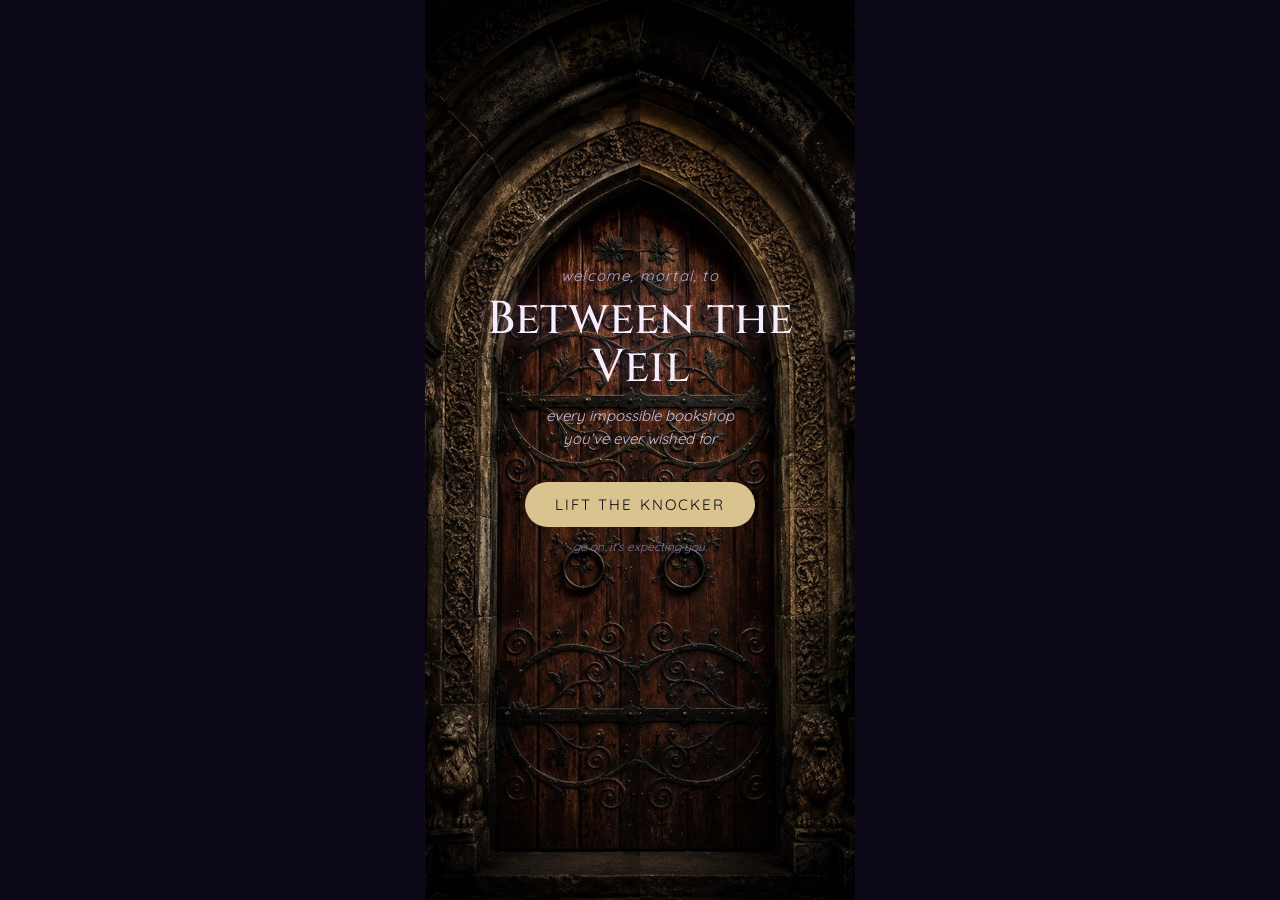
==== index.html @ eabf1e4a "initial commit" ====
<!DOCTYPE html>
<html lang="en">
<head>
  <meta charset="UTF-8" />
  <meta name="viewport" content="width=device-width, initial-scale=1.0, maximum-scale=1.0, user-scalable=no" />
  <title>Between the Veil — a bookshop that only appears when you wish for it</title>
  <meta name="description" content="Between the Veil is an imaginary romantasy bookshop. A concept site by Sagewave Web Design." />

  <!-- Fonts: Cinzel (carved display) + Quicksand (soft rounded body) -->
  <link rel="preconnect" href="https://fonts.googleapis.com" />
  <link rel="preconnect" href="https://fonts.gstatic.com" crossorigin />
  <link href="https://fonts.googleapis.com/css2?family=Cinzel:wght@400;500;600&family=Quicksand:wght@400;500;600&display=swap" rel="stylesheet" />

  <link rel="stylesheet" href="css/style.css" />
</head>
<body>

  <!-- ============================================================
       THE THRESHOLD — the gothic door that swings open into light
       ============================================================ -->
  <section class="threshold" id="threshold" aria-label="Entrance">
    <!-- floating golden motes are injected by js/veil.js -->
    <div class="motes" id="motes" aria-hidden="true"></div>

    <p class="threshold__whisper">it appears when you need it</p>

    <div class="threshold__center">
      <p class="threshold__welcome">welcome, mortal, to</p>
      <h1 class="threshold__title">Between the Veil</h1>
      <p class="threshold__sub">every impossible bookshop<br />you&rsquo;ve ever wished for</p>
    </div>

    <!-- The door: a warm glow sits behind two halves that swing apart -->
    <div class="door" id="door">
      <div class="door__glow" aria-hidden="true"></div>
      <div class="door__half door__half--left"  id="doorLeft"  aria-hidden="true"></div>
      <div class="door__half door__half--right" id="doorRight" aria-hidden="true"></div>
    </div>

    <!-- Step 1: knock -->
    <div class="wish" id="wish">
      <button class="btn btn--gold" id="wishBtn">lift the knocker</button>
      <p class="wish__hint">go on. it&rsquo;s expecting you.</p>
    </div>

    <!-- Step 2: the doors have opened; invite them through -->
    <p class="threshold__parted" id="parted">
      the doors give way&hellip;<br /><span>step through</span>
    </p>
  </section>

  <!-- ============================================================
       THE SHOP — revealed after you step through
       ============================================================ -->
  <main class="shop" id="shop" hidden>

    <header class="shop__intro">
      <p class="shop__eyebrow">you&rsquo;re through &#10022; mind the sleeping fox</p>
      <h2 class="shop__heading">what does your heart<br />want tonight?</h2>
    </header>

    <!-- Mood shelves: browse by feeling, not genre -->
    <nav class="shelves" aria-label="Browse by mood">
      <button class="shelf shelf--rose">enemies, then lovers</button>
      <button class="shelf shelf--moss">morally grey &amp; unwell</button>
      <button class="shelf shelf--gold">touch her and die</button>
      <button class="shelf shelf--rose">only one bed</button>
      <button class="shelf shelf--moss">fae courts, bad decisions</button>
    </nav>

    <!-- Featured reads -->
    <section class="reads" aria-label="Featured reads">
      <article class="book book--rose">
        <p class="book__badge book__badge--rose">&#10022;&#10022;&#10022;&#10022;&#10022;&#10022; 6 stars</p>
        <h3 class="book__title">A Court of Thorned Hearts</h3>
        <p class="book__line">she was the blade. he, the wound.</p>
      </article>
      <article class="book book--moss">
        <p class="book__badge book__badge--moss">staff pick &#183; wept openly</p>
        <h3 class="book__title">The Moss King&rsquo;s Bride</h3>
        <p class="book__line">slow burn. and I mean slow.</p>
      </article>
    </section>

    <!-- Indie author spotlight -->
    <section class="spotlight" aria-label="Indie author spotlight">
      <p class="spotlight__eyebrow">indie author spotlight</p>
      <h3 class="spotlight__title">this month, a real debut<br />could shelve here</h3>
      <p class="spotlight__body">Each new moon we light a candle for one indie author. No agent. No gatekeeper. Just a story someone bled for.</p>
    </section>

    <!-- Two small feature tiles -->
    <section class="tiles" aria-label="Shop features">
      <div class="tile">
        <span class="tile__glyph tile__glyph--gold">&#10023;</span>
        <h4 class="tile__title">book club by candlelight</h4>
        <p class="tile__meta">thursdays &#183; tea &amp; treason</p>
      </div>
      <div class="tile">
        <span class="tile__glyph tile__glyph--rose">&#9790;</span>
        <h4 class="tile__title">your reading spell</h4>
        <p class="tile__meta">37 read &#183; 4 dnf &#183; 1 reread &times;6</p>
      </div>
    </section>

    <!-- Merch -->
    <section class="wares" aria-label="The wishing table">
      <p class="wares__eyebrow">the wishing table</p>
      <h3 class="wares__title">trinkets for the tender-hearted</h3>
      <div class="wares__tags">
        <span class="ware ware--rose">&ldquo;I&rsquo;d die for a fictional man&rdquo; tote</span>
        <span class="ware ware--moss">annotation tabs</span>
        <span class="ware ware--gold">smut-o&rsquo;clock candle</span>
      </div>
    </section>

    <!-- The real hook: Sagewave -->
    <section class="cta" aria-label="About this site">
      <p class="cta__eyebrow">the part that&rsquo;s actually real &#10022;</p>
      <h3 class="cta__title">The shop is a wish.<br />Your author website<br />doesn&rsquo;t have to be.</h3>
      <p class="cta__body">Indie or debut author, and your books still have no home online? Or just questions and no idea where to start? That part, we can make real.</p>
      <a class="btn btn--moss" href="#" id="ctaBtn">built by Sagewave &mdash; let&rsquo;s talk &#8599;</a>
    </section>

    <footer class="shop__footer">
      Between the Veil &#183; a daydream, staged by Sagewave Web Design
    </footer>

  </main>

  <script src="js/veil.js" defer></script>
</body>
</html>
---- css/style.css ----
/* ============================================================
   BETWEEN THE VEIL — a concept bookshop by Sagewave Web Design
   ------------------------------------------------------------
   Structure:
     1. Design tokens (the "faerie twilight" palette + type)
     2. Base / reset
     3. The threshold (wish + veil entrance)
     4. The shop (revealed after entering)
     5. Shared components (buttons, shelves, books, tiles)
     6. Motion & reduced-motion
   Built mobile-first at a 9:16 phone width. Widen the
   breakpoints at the bottom to grow this into a full site.
   ============================================================ */

/* 1. DESIGN TOKENS ------------------------------------------ */
:root {
  /* Faerie-twilight palette */
  --ink:        #0d0918;  /* deepest background */
  --ink-2:      #120d22;  /* shop background */
  --ink-3:      #161028;  /* raised panels */
  --twilight:   #241640;  /* violet mid */
  --violet-2:   #1a1330;
  --moss:       #8fae7d;  /* the green accent */
  --moss-deep:  #1f3a2e;
  --rose:       #c98fb0;  /* the pink accent */
  --rose-deep:  #3a2456;
  --gold:       #d9c48f;  /* candlelight */
  --gold-deep:  #2e2416;
  --mist:       #c9c2e0;  /* soft lavender text */
  --mist-dim:   #a99fc4;
  --mist-faint: #7d759c;
  --parchment:  #f4eeff;  /* near-white for headings */

  /* Type */
  --display: 'Cinzel', Georgia, serif;
  --voice:   'Quicksand', 'Trebuchet MS', sans-serif;

  /* Rhythm */
  --pad: 14px;
  --radius: 12px;
  --radius-pill: 30px;
}

/* 2. BASE / RESET ------------------------------------------- */
* { margin: 0; padding: 0; box-sizing: border-box; -webkit-tap-highlight-color: transparent; }

html, body {
  height: 100%;
  background: var(--ink);
  color: var(--mist);
  font-family: var(--voice);
  overflow: hidden; /* the .shop scroll container handles scrolling */
}

body {
  display: flex;
  align-items: center;
  justify-content: center;
}

/* The phone-frame wrapper so it reads as an app on any screen.
   Remove this frame (and the body centering above) when growing
   into a real full-bleed site. */
.threshold,
.shop {
  width: 100%;
  max-width: 430px;
  margin: 0 auto;
}

h1, h2, h3, h4 { font-family: var(--display); font-weight: 500; color: var(--parchment); line-height: 1.05; }
em { font-style: italic; }

/* 3. THE THRESHOLD ------------------------------------------ */
.threshold {
  position: relative;
  min-height: 100vh;
  display: flex;
  flex-direction: column;
  align-items: center;
  justify-content: center;
  text-align: center;
  padding: 2rem 1.4rem;
  overflow: hidden;
  background: radial-gradient(ellipse at 50% 42%, #241640 0%, #140e28 48%, #0a0614 100%);
}

.motes { position: absolute; inset: 0; pointer-events: none; }
.mote {
  position: absolute;
  border-radius: 50%;
  background: rgba(217, 196, 143, 0.7);
  box-shadow: 0 0 6px rgba(217, 196, 143, 0.6);
}

.threshold__whisper {
  position: absolute;
  top: 26px; left: 0; right: 0;
  font-style: italic;
  font-size: 13px;
  letter-spacing: 0.18em;
  color: var(--mist-faint);
  z-index: 2;
}

.threshold__center { position: relative; z-index: 5; }
.threshold__welcome { font-style: italic; font-size: 15px; letter-spacing: 0.08em; color: #b6a9d4; margin-bottom: 10px; }
.threshold__title {
  font-size: 46px;
  color: var(--parchment);
  text-shadow: 0 0 28px rgba(180, 150, 220, 0.45);
}
.threshold__title em { font-weight: 400; color: var(--rose); }
.threshold__sub { font-style: italic; font-size: 15px; color: var(--mist); margin-top: 14px; line-height: 1.5; }

.wish { position: relative; z-index: 5; margin-top: 2rem; }
.wish__hint { font-style: italic; font-size: 12px; color: var(--mist-faint); margin-top: 12px; }

.threshold__parted {
  position: relative;
  z-index: 5;
  margin-top: 2rem;
  font-style: italic;
  font-size: 16px;
  color: #e8dcf0;
  line-height: 1.5;
  opacity: 0;
  transition: opacity 0.8s ease;
}
.threshold__parted span { font-size: 13px; color: var(--mist-dim); }
.threshold__parted.is-visible { opacity: 1; cursor: pointer; }

/* The gothic door — two photographic halves that swing open,
   with a warm candlelight glow revealed behind them.
   The door image was split down its centre seam into
   img/door-left.jpg and img/door-right.jpg. */
.door {
  position: absolute;
  inset: 0;
  z-index: 3;
  perspective: 1400px;      /* gives the swing real depth */
  pointer-events: none;      /* taps pass through to the button */
}
.door__glow {
  position: absolute;
  left: 50%; top: 50%;
  width: 40%; height: 96%;
  transform: translate(-50%, -50%);
  background: radial-gradient(ellipse 60% 50% at center, rgba(255,225,160,0.98), rgba(224,150,70,0.75) 45%, rgba(150,70,40,0.5) 70%, transparent 100%);
  opacity: 0.9;
  transition: opacity 1.3s ease, width 1.3s ease;
}
.door.is-opening .door__glow { opacity: 1; width: 70%; }
.door__half {
  position: absolute;
  top: 0;
  height: 100%;
  width: 50%;
  background-size: cover;
  background-position: center;
  transition: transform 1.6s cubic-bezier(0.6, 0, 0.25, 1);
  backface-visibility: hidden;
  box-shadow: 0 0 40px rgba(0,0,0,0.6);
}
.door__half--left  { left: 0;  background-image: url('../img/door-left.jpg');  transform-origin: left center;  }
.door__half--right { right: 0; background-image: url('../img/door-right.jpg'); transform-origin: right center; }
/* the swing: each half rotates outward on its hinge */
.door__half--left.is-open  { transform: rotateY(-105deg); }
.door__half--right.is-open { transform: rotateY(105deg); }

/* 4. THE SHOP ----------------------------------------------- */
.shop {
  height: 100vh;
  overflow-y: auto;
  scrollbar-width: none;
  -webkit-overflow-scrolling: touch;
  padding: 0 var(--pad) 22px;
  background: linear-gradient(180deg, var(--ink), var(--ink-2));
}
.shop::-webkit-scrollbar { display: none; }
.shop[hidden] { display: none; }

.shop__intro { text-align: center; padding: 22px 0 14px; }
.shop__eyebrow { font-style: italic; font-size: 13px; letter-spacing: 0.06em; color: var(--moss); }
.shop__heading { font-size: 25px; margin-top: 6px; }

/* Mood shelves — horizontal scroll of pills */
.shelves {
  display: flex;
  gap: 8px;
  overflow-x: auto;
  padding: 2px 2px 10px;
  scrollbar-width: none;
}
.shelves::-webkit-scrollbar { display: none; }

/* Featured reads */
.reads { display: grid; grid-template-columns: 1fr 1fr; gap: 10px; margin-top: 12px; }
.book { border-radius: var(--radius); padding: 13px; border: 0.5px solid; }
.book--rose { background: linear-gradient(160deg, #3a2456, #1e1436); border-color: rgba(201, 143, 176, 0.28); }
.book--moss { background: linear-gradient(160deg, #1f3a2e, #132018); border-color: rgba(143, 174, 125, 0.28); }
.book__badge { font-size: 11px; letter-spacing: 0.06em; }
.book__badge--rose { color: #d98fb8; }
.book__badge--moss { color: var(--moss); }
.book__title { font-weight: 600; font-size: 18px; margin: 6px 0 3px; }
.book__line { font-style: italic; font-size: 12px; color: var(--mist-dim); }

/* Indie spotlight */
.spotlight {
  margin-top: 20px;
  padding: 16px;
  background: var(--ink-3);
  border-radius: var(--radius);
  border: 0.5px solid rgba(217, 196, 143, 0.32);
}
.spotlight__eyebrow { font-size: 11px; letter-spacing: 0.16em; color: var(--gold); text-transform: uppercase; }
.spotlight__title { font-size: 21px; margin: 6px 0 4px; }
.spotlight__body { font-size: 13px; color: var(--mist); line-height: 1.5; }

/* Feature tiles */
.tiles { display: grid; grid-template-columns: 1fr 1fr; gap: 10px; margin-top: 12px; }
.tile { background: var(--violet-2); border-radius: var(--radius); padding: 13px; }
.tile__glyph { font-size: 22px; display: block; }
.tile__glyph--gold { color: var(--gold); }
.tile__glyph--rose { color: var(--rose); }
.tile__title { font-weight: 500; font-size: 16px; margin-top: 3px; }
.tile__meta { font-style: italic; font-size: 11px; color: var(--mist-dim); margin-top: 3px; }

/* Merch */
.wares {
  margin-top: 12px;
  padding: 15px;
  background: linear-gradient(160deg, var(--twilight), var(--ink-3));
  border-radius: var(--radius);
}
.wares__eyebrow { font-size: 11px; letter-spacing: 0.16em; color: var(--rose); text-transform: uppercase; }
.wares__title { font-weight: 500; font-size: 18px; margin: 4px 0 9px; }
.wares__tags { display: flex; gap: 7px; flex-wrap: wrap; }
.ware { font-size: 12px; padding: 5px 11px; border-radius: 20px; }
.ware--rose { background: var(--rose-deep); color: #eddcf0; }
.ware--moss { background: var(--moss-deep); color: #dcecd8; }
.ware--gold { background: var(--gold-deep); color: #ecdcb0; }

/* The real CTA */
.cta {
  margin-top: 20px;
  padding: 20px 16px;
  background: #0a0614;
  border-radius: var(--radius);
  border: 1px solid rgba(143, 174, 125, 0.4);
  text-align: center;
}
.cta__eyebrow { font-style: italic; font-size: 13px; color: var(--moss); }
.cta__title { font-size: 22px; margin: 8px 0 6px; line-height: 1.1; }
.cta__body { font-size: 13px; color: var(--mist); line-height: 1.5; }

.shop__footer { text-align: center; font-style: italic; font-size: 12px; color: #6f6790; padding: 16px 0 4px; }

/* 5. SHARED COMPONENTS -------------------------------------- */
.btn {
  display: inline-block;
  font-family: var(--voice);
  font-size: 15px;
  letter-spacing: 0.14em;
  border: none;
  border-radius: var(--radius-pill);
  padding: 13px 30px;
  cursor: pointer;
  text-decoration: none;
  transition: transform 0.15s ease, filter 0.15s ease;
}
.btn:hover { filter: brightness(1.06); }
.btn:active { transform: scale(0.97); }
.btn--gold { background: var(--gold); color: var(--ink); text-transform: uppercase; }
.btn--moss { background: var(--moss); color: var(--ink); font-size: 13px; letter-spacing: 0.09em; padding: 12px 24px; margin-top: 14px; }

.shelf {
  flex: 0 0 auto;
  font-family: var(--voice);
  font-size: 13px;
  color: #eddcf0;
  padding: 8px 15px;
  border-radius: var(--radius-pill);
  white-space: nowrap;
  cursor: pointer;
  transition: transform 0.15s ease;
  border: 0.5px solid;
}
.shelf:hover { transform: translateY(-2px); }
.shelf--rose { background: var(--twilight); border-color: rgba(201, 143, 176, 0.45); }
.shelf--moss { background: var(--moss-deep); border-color: rgba(143, 174, 125, 0.45); color: #dcecd8; }
.shelf--gold { background: var(--gold-deep); border-color: rgba(217, 196, 143, 0.45); color: #ecdcb0; }

.book { transition: transform 0.15s ease; }
.book:hover { transform: translateY(-2px); }

/* 6. MOTION ------------------------------------------------- */
.fade-in { opacity: 0; transition: opacity 0.7s ease; }
.fade-in.is-in { opacity: 1; }

@media (prefers-reduced-motion: reduce) {
  .door__half,
  .door__glow,
  .threshold__parted,
  .fade-in,
  .btn,
  .shelf,
  .book { transition: none !important; }
}

/* ------------------------------------------------------------
   GROW-INTO-A-SITE NOTE
   For a real client, lift the max-width caps on .threshold/.shop,
   switch .reads / .tiles to auto-fit grids, and let .shop become
   the page body instead of a scroll container. The tokens and
   components above are already written to scale up.
   ------------------------------------------------------------ */
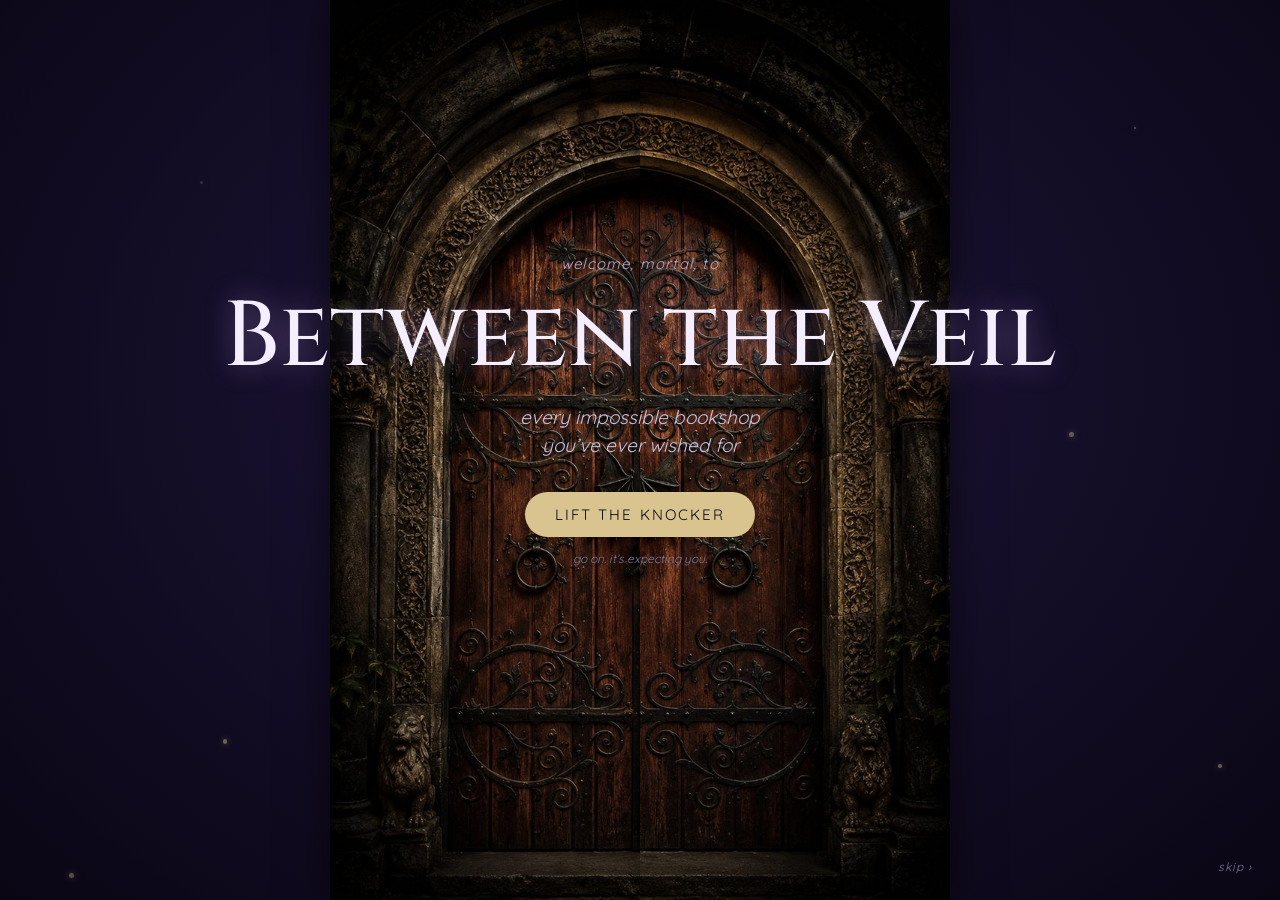
==== commit f9425c32: "updated meaning behind site. Fixed menu and feelings layouts" ====
--- a/index.html
+++ b/index.html
@@ -2,9 +2,14 @@
 <html lang="en">
 <head>
   <meta charset="UTF-8" />
-  <meta name="viewport" content="width=device-width, initial-scale=1.0, maximum-scale=1.0, user-scalable=no" />
+  <meta name="viewport" content="width=device-width, initial-scale=1.0" />
   <title>Between the Veil — a bookshop that only appears when you wish for it</title>
-  <meta name="description" content="Between the Veil is an imaginary romantasy bookshop. A concept site by Sagewave Web Design." />
+  <meta name="description" content="An imaginary romantasy bookshop that only appears when you wish for it. A concept site by Sagewave Web Design, built for authors and bookish small businesses." />
+
+  <meta property="og:title" content="Between the Veil" />
+  <meta property="og:description" content="Every impossible bookshop you've ever wished for. A concept site by Sagewave Web Design." />
+  <meta property="og:type" content="website" />
+  <meta property="og:image" content="img/door-full.jpg" />
 
   <!-- Fonts: Cinzel (carved display) + Quicksand (soft rounded body) -->
   <link rel="preconnect" href="https://fonts.googleapis.com" />
@@ -12,8 +17,43 @@
   <link href="https://fonts.googleapis.com/css2?family=Cinzel:wght@400;500;600&family=Quicksand:wght@400;500;600&display=swap" rel="stylesheet" />
 
   <link rel="stylesheet" href="css/style.css" />
+
+  <!-- THE GATE. Must run before first paint, or a returning
+       visitor sees the door flash before it's hidden. This is the
+       only inline script on the site. -->
+  <script>
+    (function () {
+      var entered = false;
+      /* Private browsing can throw on storage access. The door is
+         decorative, so falling back to "show it" is always safe. */
+      try { entered = sessionStorage.getItem('veil-entered') === '1'; }
+      catch (e) { entered = false; }
+      document.documentElement.className += entered ? ' has-entered' : ' is-gated';
+    })();
+  </script>
 </head>
 <body>
+
+  <!-- ============================================================
+       SITE NAV — hidden by html.is-gated until you're through
+       ============================================================ -->
+  <header class="sitenav" id="sitenav">
+    <div class="sitenav__inner container">
+      <a class="sitenav__mark" href="index.html">Between the Veil</a>
+      <button class="sitenav__toggle" id="navToggle" aria-expanded="false" aria-controls="navMenu" aria-label="Open menu">
+        <span class="sitenav__bar" aria-hidden="true"></span>
+        <span class="sitenav__bar" aria-hidden="true"></span>
+        <span class="sitenav__bar" aria-hidden="true"></span>
+      </button>
+      <nav class="sitenav__menu" id="navMenu" aria-label="Main">
+        <a class="sitenav__link" href="index.html">home</a>
+        <a class="sitenav__link" href="shelves.html">shelves</a>
+        <a class="sitenav__link" href="spotlight.html">spotlight</a>
+        <a class="sitenav__link" href="portfolio.html">portfolio</a>
+        <a class="sitenav__link sitenav__link--gold" href="portfolio.html#contact">let&rsquo;s talk &#8599;</a>
+      </nav>
+    </div>
+  </header>
 
   <!-- ============================================================
        THE THRESHOLD — the gothic door that swings open into light
@@ -47,87 +87,156 @@
     <p class="threshold__parted" id="parted">
       the doors give way&hellip;<br /><span>step through</span>
     </p>
+
+    <!-- Nobody should be trapped outside by an animation -->
+    <button class="threshold__skip" id="skipBtn">skip &rsaquo;</button>
   </section>
 
   <!-- ============================================================
-       THE SHOP — revealed after you step through
-       ============================================================ -->
-  <main class="shop" id="shop" hidden>
-
-    <header class="shop__intro">
-      <p class="shop__eyebrow">you&rsquo;re through &#10022; mind the sleeping fox</p>
-      <h2 class="shop__heading">what does your heart<br />want tonight?</h2>
-    </header>
+       HOME — revealed after you step through
+       ============================================================ -->
+  <main class="shop" id="shop">
+
+    <section class="hero">
+      <div class="container">
+        <p class="hero__eyebrow">you&rsquo;re through &#10022; mind the sleeping fox</p>
+        <h2 class="hero__heading">what does your heart<br />want tonight?</h2>
+        <p class="hero__sub">the shelves rearrange themselves depending on the answer, so take a moment.</p>
+      </div>
+    </section>
 
     <!-- Mood shelves: browse by feeling, not genre -->
-    <nav class="shelves" aria-label="Browse by mood">
-      <button class="shelf shelf--rose">enemies, then lovers</button>
-      <button class="shelf shelf--moss">morally grey &amp; unwell</button>
-      <button class="shelf shelf--gold">touch her and die</button>
-      <button class="shelf shelf--rose">only one bed</button>
-      <button class="shelf shelf--moss">fae courts, bad decisions</button>
-    </nav>
+    <section class="section--tight">
+      <div class="container">
+        <nav class="shelves" aria-label="Browse by mood">
+          <a class="shelf shelf--rose" href="shelves.html#enemies">enemies, then lovers</a>
+          <a class="shelf shelf--moss" href="shelves.html#grey">morally grey &amp; unwell</a>
+          <a class="shelf shelf--gold" href="shelves.html#touch">touch her and die</a>
+          <a class="shelf shelf--rose" href="shelves.html#onebed">only one bed</a>
+          <a class="shelf shelf--moss" href="shelves.html#fae">fae courts, bad decisions</a>
+        </nav>
+      </div>
+    </section>
 
     <!-- Featured reads -->
-    <section class="reads" aria-label="Featured reads">
-      <article class="book book--rose">
-        <p class="book__badge book__badge--rose">&#10022;&#10022;&#10022;&#10022;&#10022;&#10022; 6 stars</p>
-        <h3 class="book__title">A Court of Thorned Hearts</h3>
-        <p class="book__line">she was the blade. he, the wound.</p>
-      </article>
-      <article class="book book--moss">
-        <p class="book__badge book__badge--moss">staff pick &#183; wept openly</p>
-        <h3 class="book__title">The Moss King&rsquo;s Bride</h3>
-        <p class="book__line">slow burn. and I mean slow.</p>
-      </article>
-    </section>
-
-    <!-- Indie author spotlight -->
-    <section class="spotlight" aria-label="Indie author spotlight">
-      <p class="spotlight__eyebrow">indie author spotlight</p>
-      <h3 class="spotlight__title">this month, a real debut<br />could shelve here</h3>
-      <p class="spotlight__body">Each new moon we light a candle for one indie author. No agent. No gatekeeper. Just a story someone bled for.</p>
+    <section class="section" aria-label="Featured reads">
+      <div class="container">
+        <div class="reads">
+          <article class="book book--rose">
+            <p class="book__badge book__badge--rose">&#10022;&#10022;&#10022;&#10022;&#10022;&#10022; 6 stars</p>
+            <h3 class="book__title">Fourth Wing</h3>
+            <p class="book__author">Rebecca Yarros</p>
+            <p class="book__line">dragons, and a war college that wants her dead.</p>
+          </article>
+          <article class="book book--moss">
+            <p class="book__badge book__badge--moss">staff pick &#183; wept openly</p>
+            <h3 class="book__title">From Blood and Ash</h3>
+            <p class="book__author">Jennifer L. Armentrout</p>
+            <p class="book__line">you will not be okay. that is the point.</p>
+          </article>
+          <article class="book book--gold">
+            <p class="book__badge book__badge--gold">the fox&rsquo;s own favourite</p>
+            <h3 class="book__title">Uprooted</h3>
+            <p class="book__author">Naomi Novik</p>
+            <p class="book__line">one tower, one wizard, no escape route.</p>
+          </article>
+        </div>
+      </div>
+    </section>
+
+    <!-- Indie author spotlight — the reason this shop exists -->
+    <section class="section" aria-label="Indie author spotlight">
+      <div class="container">
+        <div class="feature">
+          <div class="feature__portrait" aria-hidden="true">
+            <span class="feature__glyph">&#9790;</span>
+          </div>
+          <div>
+            <p class="feature__eyebrow">indie author spotlight &#183; this moon</p>
+            <h3 class="feature__title">Wren Alcott</h3>
+            <p class="feature__body"><em>The Salt-Wife&rsquo;s Daughter</em> &mdash; a lighthouse keeper&rsquo;s daughter marries the sea to settle her father&rsquo;s debt, then spends four hundred pages negotiating the terms.</p>
+            <p class="feature__body">Every new moon, one indie author gets the whole page to themselves. No agent, no gatekeeper, no fee.</p>
+            <p class="feature__moon">read the feature &#183; new moon, march</p>
+            <a class="btn btn--moss" href="spotlight/wren-alcott.html">read her feature &rsaquo;</a>
+          </div>
+        </div>
+      </div>
     </section>
 
     <!-- Two small feature tiles -->
-    <section class="tiles" aria-label="Shop features">
-      <div class="tile">
-        <span class="tile__glyph tile__glyph--gold">&#10023;</span>
-        <h4 class="tile__title">book club by candlelight</h4>
-        <p class="tile__meta">thursdays &#183; tea &amp; treason</p>
-      </div>
-      <div class="tile">
-        <span class="tile__glyph tile__glyph--rose">&#9790;</span>
-        <h4 class="tile__title">your reading spell</h4>
-        <p class="tile__meta">37 read &#183; 4 dnf &#183; 1 reread &times;6</p>
+    <section class="section--tight" aria-label="Shop features">
+      <div class="container">
+        <div class="tiles">
+          <div class="tile">
+            <span class="tile__glyph tile__glyph--gold">&#10023;</span>
+            <h4 class="tile__title">book club by candlelight</h4>
+            <p class="tile__meta">thursdays &#183; tea &amp; treason</p>
+          </div>
+          <div class="tile">
+            <span class="tile__glyph tile__glyph--rose">&#9790;</span>
+            <h4 class="tile__title">your reading spell</h4>
+            <p class="tile__meta">37 read &#183; 4 dnf &#183; 1 reread &times;6</p>
+          </div>
+        </div>
       </div>
     </section>
 
     <!-- Merch -->
-    <section class="wares" aria-label="The wishing table">
-      <p class="wares__eyebrow">the wishing table</p>
-      <h3 class="wares__title">trinkets for the tender-hearted</h3>
-      <div class="wares__tags">
-        <span class="ware ware--rose">&ldquo;I&rsquo;d die for a fictional man&rdquo; tote</span>
-        <span class="ware ware--moss">annotation tabs</span>
-        <span class="ware ware--gold">smut-o&rsquo;clock candle</span>
+    <section class="section" aria-label="The wishing table">
+      <div class="container">
+        <div class="wares">
+          <p class="wares__eyebrow">the wishing table</p>
+          <h3 class="wares__title">trinkets for the tender-hearted</h3>
+          <div class="wares__tags">
+            <span class="ware ware--rose">&ldquo;I&rsquo;d die for a fictional man&rdquo; tote</span>
+            <span class="ware ware--moss">annotation tabs</span>
+            <span class="ware ware--gold">smut-o&rsquo;clock candle</span>
+          </div>
+        </div>
       </div>
     </section>
 
     <!-- The real hook: Sagewave -->
-    <section class="cta" aria-label="About this site">
-      <p class="cta__eyebrow">the part that&rsquo;s actually real &#10022;</p>
-      <h3 class="cta__title">The shop is a wish.<br />Your author website<br />doesn&rsquo;t have to be.</h3>
-      <p class="cta__body">Indie or debut author, and your books still have no home online? Or just questions and no idea where to start? That part, we can make real.</p>
-      <a class="btn btn--moss" href="#" id="ctaBtn">built by Sagewave &mdash; let&rsquo;s talk &#8599;</a>
-    </section>
-
-    <footer class="shop__footer">
-      Between the Veil &#183; a daydream, staged by Sagewave Web Design
-    </footer>
+    <section class="band cta" id="contact" aria-label="About this site">
+      <div class="container">
+        <p class="cta__eyebrow">the part that&rsquo;s actually real &#10022;</p>
+        <h3 class="cta__title">The shop is a wish.<br />Your author website<br />doesn&rsquo;t have to be.</h3>
+        <p class="cta__body">Indie or debut author, and your books still have no home online? Or just questions and no idea where to start? That part, we can make real.</p>
+        <a class="btn btn--moss" href="#" id="ctaBtn">built by Sagewave &mdash; let&rsquo;s talk &#8599;</a>
+      </div>
+    </section>
 
   </main>
 
+  <!-- ============================================================
+       SITE FOOTER
+       ============================================================ -->
+  <footer class="sitefoot" id="sitefoot">
+    <div class="container">
+      <div class="sitefoot__inner">
+        <div>
+          <p class="sitefoot__mark">Between the Veil</p>
+          <p class="sitefoot__whisper">it appears when you need it</p>
+        </div>
+        <nav aria-label="Footer">
+          <p class="sitefoot__heading">wander</p>
+          <div class="sitefoot__links">
+            <a href="index.html">home</a>
+            <a href="shelves.html">shelves</a>
+            <a href="spotlight.html">spotlight</a>
+            <a href="portfolio.html">portfolio</a>
+          </div>
+        </nav>
+        <div>
+          <p class="sitefoot__heading">the real part</p>
+          <p class="sitefoot__note">Between the Veil is imaginary. Sagewave is not &mdash; it builds sites like this one for authors and bookish small businesses who need somewhere to send people.</p>
+        </div>
+      </div>
+      <p class="sitefoot__legal">Between the Veil &#183; an imaginary bookshop, staged by Sagewave Web Design &#183; the books on the shelves are real, everything else is not</p>
+    </div>
+  </footer>
+
+  <script src="js/nav.js" defer></script>
   <script src="js/veil.js" defer></script>
 </body>
-</html>+</html>
--- a/css/style.css
+++ b/css/style.css
@@ -4,12 +4,21 @@
    Structure:
      1. Design tokens (the "faerie twilight" palette + type)
      2. Base / reset
-     3. The threshold (wish + veil entrance)
-     4. The shop (revealed after entering)
-     5. Shared components (buttons, shelves, books, tiles)
-     6. Motion & reduced-motion
-   Built mobile-first at a 9:16 phone width. Widen the
-   breakpoints at the bottom to grow this into a full site.
+     3. Layout primitives (container, section, page header)
+     4. Site nav + site footer (shared by every page but the gate)
+     5. The threshold (the door — index.html only)
+     6. Home
+     7. Shelves
+     8. Spotlight (index + one author)
+     9. Portfolio
+    10. Shared components (buttons, shelves, books, tiles)
+    11. Motion & reduced-motion
+
+   Mobile-first. Three breakpoints, declared once in §3 and
+   echoed per-component where a grid needs to change:
+     phone    ≤ 560px   1 column
+     tablet   ≥ 561px   2 columns, 720px container
+     desktop  ≥ 1024px  3–4 columns, 1140px container
    ============================================================ */
 
 /* 1. DESIGN TOKENS ------------------------------------------ */
@@ -31,6 +40,10 @@
   --mist-faint: #7d759c;
   --parchment:  #f4eeff;  /* near-white for headings */
 
+  /* Hairlines, derived from --mist so they sit in the palette */
+  --rule:      rgba(201, 194, 224, 0.16);
+  --rule-soft: rgba(201, 194, 224, 0.08);
+
   /* Type */
   --display: 'Cinzel', Georgia, serif;
   --voice:   'Quicksand', 'Trebuchet MS', sans-serif;
@@ -39,42 +52,380 @@
   --pad: 14px;
   --radius: 12px;
   --radius-pill: 30px;
+  --gutter: 16px;
+  --measure: 65ch;   /* comfortable reading width for body copy */
+  --nav-h: 58px;
 }
 
 /* 2. BASE / RESET ------------------------------------------- */
 * { margin: 0; padding: 0; box-sizing: border-box; -webkit-tap-highlight-color: transparent; }
 
-html, body {
-  height: 100%;
+html {
+  background: var(--ink);
+  scroll-behavior: smooth;
+  /* anchor links land below the sticky nav instead of under it */
+  scroll-padding-top: calc(var(--nav-h) + 16px);
+}
+
+body {
+  min-height: 100%;
   background: var(--ink);
   color: var(--mist);
   font-family: var(--voice);
-  overflow: hidden; /* the .shop scroll container handles scrolling */
-}
-
-body {
+  line-height: 1.6;
+  -webkit-font-smoothing: antialiased;
+}
+
+/* THE GATE.
+   A tiny inline script in index.html's <head> stamps one of these
+   on <html> before first paint — deferred JS would let the door
+   flash for a returning visitor. veil.js swaps is-gated off the
+   moment you step through.
+
+   With JS disabled neither class lands, so everything renders:
+   door on top, home beneath it. Degrades to a long scroll, which
+   is the right failure. */
+html.is-gated, html.is-gated body { overflow: hidden; height: 100%; }
+html.is-gated .sitenav,
+html.is-gated .shop,
+html.is-gated .sitefoot { display: none; }
+html.has-entered .threshold { display: none; }
+
+h1, h2, h3, h4 {
+  font-family: var(--display);
+  font-weight: 500;
+  color: var(--parchment);
+  line-height: 1.12;
+  text-wrap: balance;
+}
+
+em { font-style: italic; }
+img { max-width: 100%; display: block; }
+
+a { color: var(--gold); }
+
+/* One visible focus ring for the whole site. */
+a:focus-visible,
+button:focus-visible {
+  outline: 2px solid var(--gold);
+  outline-offset: 3px;
+  border-radius: 4px;
+}
+
+/* 3. LAYOUT PRIMITIVES -------------------------------------- */
+.container {
+  width: 100%;
+  max-width: 560px;
+  margin: 0 auto;
+  padding: 0 var(--gutter);
+}
+
+.section { padding: 40px 0; }
+.section--tight { padding: 24px 0; }
+
+/* A band that breaks out to full width with its own ground —
+   used for the CTA so the tonal shift signals "this part is real". */
+.band {
+  padding: 48px 0;
+  border-top: 1px solid var(--rule-soft);
+  border-bottom: 1px solid var(--rule-soft);
+}
+
+.page-head { padding: 32px 0 8px; text-align: center; }
+.page-head__eyebrow {
+  font-size: 11px;
+  letter-spacing: 0.18em;
+  text-transform: uppercase;
+  color: var(--gold);
+}
+.page-head__title { font-size: 30px; margin-top: 10px; }
+.page-head__body {
+  font-size: 14px;
+  color: var(--mist-dim);
+  line-height: 1.6;
+  max-width: var(--measure);
+  margin: 12px auto 0;
+}
+
+@media (min-width: 561px) {
+  :root { --gutter: 24px; }
+  .container { max-width: 720px; }
+  .section { padding: 56px 0; }
+  .page-head__title { font-size: 38px; }
+  .page-head__body { font-size: 15px; }
+}
+
+@media (min-width: 1024px) {
+  :root { --gutter: 32px; --nav-h: 68px; }
+  .container { max-width: 1140px; }
+  .section { padding: 72px 0; }
+  .band { padding: 80px 0; }
+  .page-head { padding: 56px 0 16px; }
+  .page-head__title { font-size: 46px; }
+}
+
+/* A left-aligned heading for sections inside a page, as opposed
+   to .page-head__title which is the centred one at the top. */
+.section-title {
+  font-size: 24px;
+  margin-bottom: 20px;
+}
+
+/* Body copy inside a wide container still needs a reading measure. */
+.prose { max-width: var(--measure); }
+.prose p + p { margin-top: 1em; }
+.prose p { color: var(--mist-dim); line-height: 1.75; }
+
+/* Inline code, portfolio page only — the one place the site
+   speaks in plain technical voice. */
+code {
+  font-family: ui-monospace, 'Cascadia Mono', Menlo, Consolas, monospace;
+  font-size: 0.88em;
+  color: var(--gold);
+  background: rgba(217, 196, 143, 0.09);
+  padding: 0.1em 0.4em;
+  border-radius: 4px;
+}
+
+/* Scaffolding notice on the sample spotlight. Delete the markup
+   (and this rule) once a real author has been featured. */
+.sample-note {
+  margin-top: 16px;
+  padding: 12px 16px;
+  border-radius: var(--radius);
+  border: 1px dashed rgba(217, 196, 143, 0.4);
+  background: rgba(217, 196, 143, 0.05);
+  font-size: 13px;
+  font-style: italic;
+  color: var(--mist-dim);
+  line-height: 1.6;
+}
+
+@media (min-width: 1024px) {
+  .section-title { font-size: 32px; }
+}
+
+/* 4. SITE NAV + FOOTER -------------------------------------- */
+.sitenav {
+  position: sticky;
+  top: 0;
+  z-index: 60;
+  background: rgba(13, 9, 24, 0.82);
+  backdrop-filter: blur(12px);
+  -webkit-backdrop-filter: blur(12px);
+  border-bottom: 1px solid var(--rule-soft);
+}
+
+/* The gated landing page hides its nav until you're through. */
+.sitenav[hidden] { display: none; }
+
+.sitenav__inner {
+  height: var(--nav-h);
   display: flex;
   align-items: center;
+  justify-content: space-between;
+  gap: 16px;
+}
+
+.sitenav__mark {
+  font-family: var(--display);
+  font-size: 16px;
+  letter-spacing: 0.04em;
+  color: var(--parchment);
+  text-decoration: none;
+  white-space: nowrap;
+}
+
+.sitenav__toggle {
+  width: 40px;
+  height: 40px;
+  display: grid;
+  place-items: center;
+  gap: 5px;
+  background: none;
+  border: none;
+  cursor: pointer;
+  flex: none;
+}
+.sitenav__bar {
+  display: block;
+  width: 22px;
+  height: 1.5px;
+  background: var(--mist);
+  transition: transform 0.28s ease, opacity 0.2s ease;
+}
+.sitenav__toggle[aria-expanded="true"] .sitenav__bar:nth-child(1) { transform: translateY(6.5px) rotate(45deg); }
+.sitenav__toggle[aria-expanded="true"] .sitenav__bar:nth-child(2) { opacity: 0; }
+.sitenav__toggle[aria-expanded="true"] .sitenav__bar:nth-child(3) { transform: translateY(-6.5px) rotate(-45deg); }
+
+/* Phone: the menu is a veil that draws across the screen.
+
+   Positioned ABSOLUTE, not fixed, and that's deliberate. .sitenav
+   carries a backdrop-filter, which per spec makes it the containing
+   block for fixed-position descendants — so `position: fixed` here
+   resolved against the 58px nav bar instead of the viewport and
+   collapsed the panel to zero height. Absolute against .sitenav is
+   explicit about what it's measuring from, and can't silently break
+   again if the bar's filter changes.
+
+   The ground is fully opaque. A translucent veil over a busy page
+   is prettier and unreadable, and this is a menu. */
+.sitenav__menu {
+  position: absolute;
+  top: 100%;
+  left: 0;
+  right: 0;
+  height: calc(100vh - var(--nav-h));
+  height: calc(100dvh - var(--nav-h));
+  z-index: 55;
+  display: flex;
+  flex-direction: column;
+  align-items: center;
   justify-content: center;
-}
-
-/* The phone-frame wrapper so it reads as an app on any screen.
-   Remove this frame (and the body centering above) when growing
-   into a real full-bleed site. */
-.threshold,
-.shop {
-  width: 100%;
-  max-width: 430px;
-  margin: 0 auto;
-}
-
-h1, h2, h3, h4 { font-family: var(--display); font-weight: 500; color: var(--parchment); line-height: 1.05; }
-em { font-style: italic; }
-
-/* 3. THE THRESHOLD ------------------------------------------ */
+  gap: 14px;
+  background: linear-gradient(180deg, #140e28 0%, #0a0614 100%);
+  border-top: 1px solid var(--rule-soft);
+  opacity: 0;
+  visibility: hidden;
+  transition: opacity 0.35s ease, visibility 0.35s;
+}
+.sitenav__menu.is-open { opacity: 1; visibility: visible; }
+
+.sitenav__link {
+  font-family: var(--display);
+  font-size: 22px;
+  letter-spacing: 0.05em;
+  color: var(--mist);
+  text-decoration: none;
+  /* generous enough to be a real tap target, not a 30px sliver */
+  padding: 12px 20px;
+  border-bottom: 1px solid transparent;
+  transition: color 0.2s ease, border-color 0.2s ease, opacity 0.4s ease, transform 0.4s ease;
+}
+.sitenav__link:hover { color: var(--parchment); }
+
+/* Current page: a quiet gold underline, never a filled pill. */
+.sitenav__link[aria-current="page"] {
+  color: var(--parchment);
+  border-bottom-color: var(--gold);
+}
+
+.sitenav__link--gold {
+  color: var(--ink);
+  background: var(--gold);
+  border-radius: var(--radius-pill);
+  padding: 10px 22px;
+  font-family: var(--voice);
+  font-size: 14px;
+  letter-spacing: 0.1em;
+  border-bottom: none;
+}
+.sitenav__link--gold:hover { color: var(--ink); filter: brightness(1.07); }
+
+/* Links fade up in sequence once the veil is across. */
+.sitenav__menu .sitenav__link { opacity: 0; transform: translateY(10px); }
+.sitenav__menu.is-open .sitenav__link { opacity: 1; transform: none; }
+.sitenav__menu.is-open .sitenav__link:nth-child(1) { transition-delay: 0.08s; }
+.sitenav__menu.is-open .sitenav__link:nth-child(2) { transition-delay: 0.14s; }
+.sitenav__menu.is-open .sitenav__link:nth-child(3) { transition-delay: 0.20s; }
+.sitenav__menu.is-open .sitenav__link:nth-child(4) { transition-delay: 0.26s; }
+.sitenav__menu.is-open .sitenav__link:nth-child(5) { transition-delay: 0.32s; }
+
+/* Desktop: a plain horizontal bar, no toggle, no overlay. */
+@media (min-width: 1024px) {
+  .sitenav__toggle { display: none; }
+  .sitenav__mark { font-size: 19px; }
+  .sitenav__menu {
+    position: static;
+    inset: auto;
+    /* the mobile panel's full-screen height must be undone too,
+       or the bar inherits a viewport-tall menu */
+    height: auto;
+    flex-direction: row;
+    align-items: center;
+    gap: 30px;
+    background: none;
+    border-top: none;
+    opacity: 1;
+    visibility: visible;
+  }
+  .sitenav__menu .sitenav__link {
+    opacity: 1;
+    transform: none;
+    transition-delay: 0s;
+    font-family: var(--voice);
+    font-size: 14px;
+    letter-spacing: 0.12em;
+    padding: 4px 2px;
+  }
+  /* Must match the specificity of `.sitenav__menu .sitenav__link`
+     above (0,2,0) or the pill loses its padding and size to it. */
+  .sitenav__menu .sitenav__link--gold {
+    font-size: 13px;
+    padding: 10px 22px;
+  }
+}
+
+/* Footer — stacked on phone, three columns on desktop. */
+.sitefoot {
+  border-top: 1px solid var(--rule-soft);
+  background: #0a0614;
+  padding: 40px 0 32px;
+  margin-top: 24px;
+}
+.sitefoot__inner {
+  display: grid;
+  gap: 28px;
+}
+.sitefoot__mark {
+  font-family: var(--display);
+  font-size: 18px;
+  color: var(--parchment);
+}
+.sitefoot__whisper {
+  font-style: italic;
+  font-size: 13px;
+  color: var(--mist-faint);
+  margin-top: 6px;
+}
+.sitefoot__heading {
+  font-family: var(--voice);
+  font-size: 11px;
+  letter-spacing: 0.18em;
+  text-transform: uppercase;
+  color: var(--mist-faint);
+  margin-bottom: 12px;
+}
+.sitefoot__links { display: grid; gap: 9px; }
+.sitefoot__links a {
+  color: var(--mist-dim);
+  text-decoration: none;
+  font-size: 14px;
+  justify-self: start;
+  border-bottom: 1px solid transparent;
+}
+.sitefoot__links a:hover { color: var(--parchment); border-bottom-color: var(--rule); }
+.sitefoot__note { font-size: 13px; color: var(--mist-dim); line-height: 1.6; }
+.sitefoot__legal {
+  margin-top: 28px;
+  padding-top: 20px;
+  border-top: 1px solid var(--rule-soft);
+  font-size: 12px;
+  font-style: italic;
+  color: #6f6790;
+}
+
+@media (min-width: 1024px) {
+  .sitefoot { padding: 56px 0 36px; }
+  .sitefoot__inner { grid-template-columns: 1.5fr 1fr 1.2fr; gap: 48px; }
+}
+
+/* 5. THE THRESHOLD ------------------------------------------ */
 .threshold {
   position: relative;
   min-height: 100vh;
+  min-height: 100svh;   /* mobile browser chrome doesn't clip the door */
+  width: 100%;
   display: flex;
   flex-direction: column;
   align-items: center;
@@ -85,6 +436,8 @@
   background: radial-gradient(ellipse at 50% 42%, #241640 0%, #140e28 48%, #0a0614 100%);
 }
 
+.threshold[hidden] { display: none; }
+
 .motes { position: absolute; inset: 0; pointer-events: none; }
 .mote {
   position: absolute;
@@ -103,15 +456,40 @@
   z-index: 2;
 }
 
+/* Ungated escape hatch. Quiet, but always reachable by keyboard. */
+.threshold__skip {
+  position: absolute;
+  right: 18px;
+  bottom: 18px;
+  z-index: 10;
+  font-family: var(--voice);
+  font-size: 12px;
+  font-style: italic;
+  letter-spacing: 0.08em;
+  color: var(--mist-faint);
+  background: none;
+  border: none;
+  cursor: pointer;
+  padding: 8px 10px;
+  transition: color 0.2s ease;
+}
+.threshold__skip:hover { color: var(--mist); }
+
 .threshold__center { position: relative; z-index: 5; }
 .threshold__welcome { font-style: italic; font-size: 15px; letter-spacing: 0.08em; color: #b6a9d4; margin-bottom: 10px; }
 .threshold__title {
-  font-size: 46px;
+  font-size: clamp(46px, 9vw, 92px);
   color: var(--parchment);
   text-shadow: 0 0 28px rgba(180, 150, 220, 0.45);
 }
 .threshold__title em { font-weight: 400; color: var(--rose); }
-.threshold__sub { font-style: italic; font-size: 15px; color: var(--mist); margin-top: 14px; line-height: 1.5; }
+.threshold__sub {
+  font-style: italic;
+  font-size: clamp(15px, 1.6vw, 19px);
+  color: var(--mist);
+  margin-top: 14px;
+  line-height: 1.5;
+}
 
 .wish { position: relative; z-index: 5; margin-top: 2rem; }
 .wish__hint { font-style: italic; font-size: 12px; color: var(--mist-faint); margin-top: 12px; }
@@ -133,12 +511,18 @@
 /* The gothic door — two photographic halves that swing open,
    with a warm candlelight glow revealed behind them.
    The door image was split down its centre seam into
-   img/door-left.jpg and img/door-right.jpg. */
+   img/door-left.jpg and img/door-right.jpg.
+
+   The door stays a door: rather than stretching to fill a
+   1920px viewport, it caps at a plausible doorway width and
+   centres, so wide screens read as a dark room around it. */
 .door {
   position: absolute;
-  inset: 0;
+  top: 0; bottom: 0; left: 0; right: 0;
+  margin: 0 auto;            /* centres once max-width bites */
+  width: 100%;
   z-index: 3;
-  perspective: 1400px;      /* gives the swing real depth */
+  perspective: 1400px;       /* gives the swing real depth */
   pointer-events: none;      /* taps pass through to the button */
 }
 .door__glow {
@@ -168,95 +552,540 @@
 .door__half--left.is-open  { transform: rotateY(-105deg); }
 .door__half--right.is-open { transform: rotateY(105deg); }
 
-/* 4. THE SHOP ----------------------------------------------- */
-.shop {
-  height: 100vh;
-  overflow-y: auto;
-  scrollbar-width: none;
-  -webkit-overflow-scrolling: touch;
-  padding: 0 var(--pad) 22px;
-  background: linear-gradient(180deg, var(--ink), var(--ink-2));
-}
-.shop::-webkit-scrollbar { display: none; }
+@media (min-width: 700px) {
+  .door { max-width: 620px; }
+  /* light spills past the frame once the halves are open */
+  .door.is-opening .door__glow { width: 120%; }
+}
+
+/* 6. HOME --------------------------------------------------- */
+.shop { width: 100%; }
 .shop[hidden] { display: none; }
 
-.shop__intro { text-align: center; padding: 22px 0 14px; }
-.shop__eyebrow { font-style: italic; font-size: 13px; letter-spacing: 0.06em; color: var(--moss); }
-.shop__heading { font-size: 25px; margin-top: 6px; }
-
-/* Mood shelves — horizontal scroll of pills */
+.hero {
+  position: relative;
+  text-align: center;
+  padding: 48px 0 32px;
+  overflow: hidden;
+}
+/* the threshold's atmosphere doesn't stop at the door */
+.hero::before {
+  content: '';
+  position: absolute;
+  inset: -40% 0 auto;
+  height: 340px;
+  background: radial-gradient(ellipse 60% 100% at 50% 0%, rgba(217,196,143,0.13), transparent 70%);
+  pointer-events: none;
+}
+.hero__eyebrow {
+  position: relative;
+  font-style: italic;
+  font-size: 13px;
+  letter-spacing: 0.06em;
+  color: var(--moss);
+}
+.hero__heading {
+  position: relative;
+  font-size: clamp(28px, 5vw, 54px);
+  margin-top: 10px;
+}
+.hero__sub {
+  position: relative;
+  font-style: italic;
+  font-size: 15px;
+  color: var(--mist-dim);
+  margin: 14px auto 0;
+  max-width: 46ch;
+}
+
+@media (min-width: 1024px) {
+  .hero { padding: 80px 0 56px; }
+}
+
+/* Mood shelves — same wrapped treatment as the shelves-page
+   filters, for the same reason: nothing hidden off the edge. */
 .shelves {
   display: flex;
+  flex-wrap: wrap;
+  justify-content: center;
   gap: 8px;
-  overflow-x: auto;
-  padding: 2px 2px 10px;
-  scrollbar-width: none;
-}
-.shelves::-webkit-scrollbar { display: none; }
+  padding: 2px 0 10px;
+}
+
+@media (min-width: 1024px) {
+  .shelves { gap: 10px; }
+}
 
 /* Featured reads */
-.reads { display: grid; grid-template-columns: 1fr 1fr; gap: 10px; margin-top: 12px; }
-.book { border-radius: var(--radius); padding: 13px; border: 0.5px solid; }
+.reads {
+  display: grid;
+  grid-template-columns: 1fr;
+  gap: 12px;
+}
+.book {
+  border-radius: var(--radius);
+  padding: 16px;
+  border: 0.5px solid;
+  transition: transform 0.15s ease;
+}
+.book:hover { transform: translateY(-2px); }
 .book--rose { background: linear-gradient(160deg, #3a2456, #1e1436); border-color: rgba(201, 143, 176, 0.28); }
 .book--moss { background: linear-gradient(160deg, #1f3a2e, #132018); border-color: rgba(143, 174, 125, 0.28); }
+.book--gold { background: linear-gradient(160deg, #2e2416, #17120b); border-color: rgba(217, 196, 143, 0.28); }
 .book__badge { font-size: 11px; letter-spacing: 0.06em; }
 .book__badge--rose { color: #d98fb8; }
 .book__badge--moss { color: var(--moss); }
-.book__title { font-weight: 600; font-size: 18px; margin: 6px 0 3px; }
-.book__line { font-style: italic; font-size: 12px; color: var(--mist-dim); }
-
-/* Indie spotlight */
-.spotlight {
-  margin-top: 20px;
-  padding: 16px;
+.book__badge--gold { color: var(--gold); }
+.book__title { font-weight: 600; font-size: 19px; margin: 8px 0 4px; }
+/* Real author, set plainly — attribution, not decoration. */
+.book__author {
+  font-size: 12.5px;
+  letter-spacing: 0.04em;
+  color: var(--mist-faint);
+  margin-bottom: 8px;
+}
+.book__line { font-style: italic; font-size: 13px; color: var(--mist-dim); }
+
+/* Sequel warning. Gold because it's the one thing on the card a
+   reader needs BEFORE they buy, not after. */
+.book__series {
+  margin-top: 10px;
+  font-size: 11.5px;
+  letter-spacing: 0.04em;
+  color: var(--gold);
+  opacity: 0.85;
+}
+
+@media (min-width: 561px) {
+  .reads { grid-template-columns: repeat(2, 1fr); }
+}
+@media (min-width: 1024px) {
+  .reads { grid-template-columns: repeat(3, 1fr); gap: 20px; }
+  .book { padding: 22px; }
+}
+
+/* The spotlight feature — the block a featured author screenshots.
+   Portrait left, words right, once there's room for both. */
+.feature {
+  display: grid;
+  gap: 20px;
+  padding: 22px;
   background: var(--ink-3);
   border-radius: var(--radius);
   border: 0.5px solid rgba(217, 196, 143, 0.32);
 }
-.spotlight__eyebrow { font-size: 11px; letter-spacing: 0.16em; color: var(--gold); text-transform: uppercase; }
-.spotlight__title { font-size: 21px; margin: 6px 0 4px; }
-.spotlight__body { font-size: 13px; color: var(--mist); line-height: 1.5; }
+.feature__portrait {
+  aspect-ratio: 4 / 5;
+  border-radius: var(--radius);
+  display: grid;
+  place-items: center;
+  background:
+    radial-gradient(ellipse at 50% 35%, rgba(217,196,143,0.16), transparent 65%),
+    linear-gradient(160deg, var(--twilight), var(--ink));
+  border: 0.5px solid rgba(217, 196, 143, 0.22);
+}
+.feature__glyph {
+  font-size: 54px;
+  color: var(--gold);
+  opacity: 0.55;
+  line-height: 1;
+}
+.feature__eyebrow {
+  font-size: 11px;
+  letter-spacing: 0.16em;
+  color: var(--gold);
+  text-transform: uppercase;
+}
+.feature__title { font-size: 25px; margin: 8px 0 10px; }
+.feature__body { font-size: 14px; color: var(--mist); line-height: 1.65; }
+.feature__body + .feature__body { margin-top: 10px; }
+.feature__moon {
+  font-style: italic;
+  font-size: 13px;
+  color: var(--mist-faint);
+  margin-top: 14px;
+}
+
+@media (min-width: 700px) {
+  .feature { grid-template-columns: 200px 1fr; align-items: center; gap: 28px; padding: 28px; }
+}
+@media (min-width: 1024px) {
+  .feature { grid-template-columns: 300px 1fr; gap: 44px; padding: 40px; }
+  .feature__title { font-size: 34px; }
+  .feature__body { font-size: 15px; }
+}
 
 /* Feature tiles */
-.tiles { display: grid; grid-template-columns: 1fr 1fr; gap: 10px; margin-top: 12px; }
-.tile { background: var(--violet-2); border-radius: var(--radius); padding: 13px; }
-.tile__glyph { font-size: 22px; display: block; }
+.tiles {
+  display: grid;
+  grid-template-columns: repeat(2, 1fr);
+  gap: 12px;
+}
+.tile { background: var(--violet-2); border-radius: var(--radius); padding: 16px; }
+.tile__glyph { font-size: 24px; display: block; line-height: 1; }
 .tile__glyph--gold { color: var(--gold); }
 .tile__glyph--rose { color: var(--rose); }
-.tile__title { font-weight: 500; font-size: 16px; margin-top: 3px; }
-.tile__meta { font-style: italic; font-size: 11px; color: var(--mist-dim); margin-top: 3px; }
+.tile__title { font-weight: 500; font-size: 17px; margin-top: 8px; }
+.tile__meta { font-style: italic; font-size: 12px; color: var(--mist-dim); margin-top: 4px; }
+
+@media (min-width: 1024px) {
+  .tiles { gap: 20px; }
+  .tile { padding: 24px; }
+}
 
 /* Merch */
 .wares {
-  margin-top: 12px;
-  padding: 15px;
+  padding: 20px;
   background: linear-gradient(160deg, var(--twilight), var(--ink-3));
   border-radius: var(--radius);
 }
 .wares__eyebrow { font-size: 11px; letter-spacing: 0.16em; color: var(--rose); text-transform: uppercase; }
-.wares__title { font-weight: 500; font-size: 18px; margin: 4px 0 9px; }
-.wares__tags { display: flex; gap: 7px; flex-wrap: wrap; }
-.ware { font-size: 12px; padding: 5px 11px; border-radius: 20px; }
+.wares__title { font-weight: 500; font-size: 20px; margin: 6px 0 12px; }
+.wares__tags { display: flex; gap: 8px; flex-wrap: wrap; }
+.ware { font-size: 12.5px; padding: 6px 13px; border-radius: 20px; }
 .ware--rose { background: var(--rose-deep); color: #eddcf0; }
 .ware--moss { background: var(--moss-deep); color: #dcecd8; }
 .ware--gold { background: var(--gold-deep); color: #ecdcb0; }
 
-/* The real CTA */
+@media (min-width: 1024px) {
+  .wares { padding: 32px; }
+}
+
+/* The real CTA — a full-width band, so the tonal shift lands */
 .cta {
+  background: #0a0614;
+  text-align: center;
+}
+.cta__eyebrow { font-style: italic; font-size: 13px; color: var(--moss); }
+.cta__title { font-size: clamp(22px, 3.4vw, 40px); margin: 12px 0 10px; }
+.cta__body {
+  font-size: 14px;
+  color: var(--mist);
+  line-height: 1.65;
+  max-width: 54ch;
+  margin: 0 auto;
+}
+
+/* 7. SHELVES ------------------------------------------------ */
+/* Wrapped at every width, never a scrolling row.
+   These were horizontally scrollable with the scrollbar hidden,
+   which meant three of the six moods sat off-screen with nothing
+   indicating they existed. Six short pills wrap to two or three
+   rows on a phone — cheap vertical space in exchange for the
+   whole set being visible at once. */
+.filters {
+  display: flex;
+  flex-wrap: wrap;
+  justify-content: center;
+  gap: 8px;
+  padding: 4px 0 16px;
+}
+
+/* A mood pill doubles as a filter button — same look, extra state.
+   Deliberately no font-weight change: bolding the active pill
+   changes its width, which reshuffles the wrapped rows every time
+   you pick a different mood. The gold fill is signal enough. */
+.shelf[aria-pressed="true"] {
+  background: var(--gold);
+  border-color: var(--gold);
+  color: var(--ink);
+  box-shadow: 0 0 16px rgba(217, 196, 143, 0.25);
+}
+
+.stacks {
+  display: grid;
+  grid-template-columns: 1fr;
+  gap: 12px;
+}
+/* Hidden by the mood filter — display:none so the grid reflows. */
+.stacks .book[hidden] { display: none; }
+
+.book__mood {
+  display: inline-block;
+  margin-top: 12px;
+  font-size: 10.5px;
+  letter-spacing: 0.12em;
+  text-transform: uppercase;
+  color: var(--mist-faint);
+}
+
+.stacks__empty {
+  text-align: center;
+  font-style: italic;
+  color: var(--mist-faint);
+  padding: 40px 0;
+}
+.stacks__empty[hidden] { display: none; }
+
+.closing {
+  text-align: center;
+  font-style: italic;
+  color: var(--mist-dim);
+  font-size: 14px;
+  max-width: 48ch;
+  margin: 0 auto;
+}
+.closing--after { margin-top: 28px; }
+
+@media (min-width: 561px) {
+  .stacks { grid-template-columns: repeat(2, 1fr); }
+}
+@media (min-width: 1024px) {
+  .stacks { grid-template-columns: repeat(3, 1fr); gap: 20px; }
+}
+
+/* 8. SPOTLIGHT ---------------------------------------------- */
+.archive {
+  display: grid;
+  grid-template-columns: 1fr;
+  gap: 12px;
+}
+.candle {
+  display: block;
+  padding: 18px;
+  background: var(--ink-3);
+  border-radius: var(--radius);
+  border: 0.5px solid var(--rule);
+  text-decoration: none;
+  color: inherit;
+  transition: transform 0.15s ease, border-color 0.2s ease;
+}
+.candle:hover { transform: translateY(-2px); border-color: rgba(217, 196, 143, 0.4); }
+.candle__moon {
+  font-size: 10.5px;
+  letter-spacing: 0.14em;
+  text-transform: uppercase;
+  color: var(--gold);
+}
+.candle__name { font-size: 20px; margin: 8px 0 3px; }
+.candle__book { font-style: italic; font-size: 13px; color: var(--mist-dim); }
+
+@media (min-width: 561px) {
+  .archive { grid-template-columns: repeat(2, 1fr); }
+}
+@media (min-width: 1024px) {
+  .archive { grid-template-columns: repeat(3, 1fr); gap: 20px; }
+  .candle { padding: 26px; }
+}
+
+/* The submission call — the block that makes a social post convert */
+.submit {
+  text-align: center;
+  padding: 32px 20px;
+  border-radius: var(--radius);
+  border: 1px solid rgba(217, 196, 143, 0.4);
+  background: linear-gradient(160deg, var(--gold-deep), #0a0614);
+}
+.submit__title { font-size: 26px; margin-bottom: 10px; }
+.submit__body {
+  font-size: 14px;
+  color: var(--mist);
+  line-height: 1.65;
+  max-width: 50ch;
+  margin: 0 auto;
+}
+.submit__fine {
   margin-top: 20px;
-  padding: 20px 16px;
-  background: #0a0614;
+  font-size: 13px;
+  font-style: italic;
+  color: var(--mist-faint);
+}
+
+@media (min-width: 1024px) {
+  .submit { padding: 56px 32px; }
+  .submit__title { font-size: 36px; }
+}
+
+/* One author's page. Mirrored from the archive card — portrait
+   right, words left — so the two don't read as the same template. */
+.backlink {
+  display: inline-block;
+  font-size: 13px;
+  color: var(--mist-faint);
+  text-decoration: none;
+  padding: 20px 0 0;
+}
+.backlink:hover { color: var(--mist); }
+
+.author {
+  display: grid;
+  gap: 24px;
+  padding: 8px 0 0;
+}
+.author__portrait {
+  aspect-ratio: 4 / 5;
   border-radius: var(--radius);
-  border: 1px solid rgba(143, 174, 125, 0.4);
+  display: grid;
+  place-items: center;
+  background:
+    radial-gradient(ellipse at 50% 35%, rgba(201,143,176,0.18), transparent 65%),
+    linear-gradient(160deg, var(--rose-deep), var(--ink));
+  border: 0.5px solid rgba(201, 143, 176, 0.25);
+}
+.author__glyph { font-size: 54px; color: var(--rose); opacity: 0.55; line-height: 1; }
+.author__moon {
+  font-size: 10.5px;
+  letter-spacing: 0.16em;
+  text-transform: uppercase;
+  color: var(--gold);
+}
+.author__name { font-size: clamp(32px, 5vw, 56px); margin: 10px 0 8px; }
+.author__book { font-style: italic; font-size: 16px; color: var(--mist-dim); }
+
+@media (min-width: 700px) {
+  .author { grid-template-columns: 1fr 260px; align-items: center; gap: 40px; }
+  /* portrait to the right of the words */
+  .author__portrait { order: 2; }
+}
+@media (min-width: 1024px) {
+  .author { grid-template-columns: 1fr 340px; gap: 64px; }
+}
+
+/* The pull quote — this is the screenshot. Give it real room. */
+.pullquote {
   text-align: center;
-}
-.cta__eyebrow { font-style: italic; font-size: 13px; color: var(--moss); }
-.cta__title { font-size: 22px; margin: 8px 0 6px; line-height: 1.1; }
-.cta__body { font-size: 13px; color: var(--mist); line-height: 1.5; }
-
-.shop__footer { text-align: center; font-style: italic; font-size: 12px; color: #6f6790; padding: 16px 0 4px; }
-
-/* 5. SHARED COMPONENTS -------------------------------------- */
+  background: linear-gradient(180deg, transparent, rgba(217,196,143,0.05), transparent);
+}
+.pullquote__text {
+  font-family: var(--display);
+  font-size: clamp(22px, 3.6vw, 42px);
+  line-height: 1.3;
+  color: var(--gold);
+  max-width: 22ch;
+  margin: 0 auto;
+  text-wrap: balance;
+}
+.pullquote__attr {
+  font-style: italic;
+  font-size: 13px;
+  color: var(--mist-faint);
+  margin-top: 20px;
+}
+
+/* The interview itself — single column at a reading measure. */
+.qa { max-width: var(--measure); }
+.qa__q {
+  font-family: var(--voice);
+  font-size: 12px;
+  letter-spacing: 0.14em;
+  text-transform: uppercase;
+  color: var(--moss);
+  font-weight: 600;
+}
+.qa__a { font-size: 15px; line-height: 1.75; color: var(--mist); margin-top: 8px; }
+.qa__pair + .qa__pair { margin-top: 32px; }
+
+.find {
+  display: grid;
+  grid-template-columns: 1fr;
+  gap: 10px;
+}
+.find__link {
+  display: block;
+  padding: 16px 18px;
+  border-radius: var(--radius);
+  background: var(--moss-deep);
+  border: 0.5px solid rgba(143, 174, 125, 0.4);
+  color: #dcecd8;
+  text-decoration: none;
+  transition: transform 0.15s ease;
+}
+.find__link:hover { transform: translateY(-2px); }
+.find__label { font-size: 11px; letter-spacing: 0.14em; text-transform: uppercase; color: var(--moss); }
+.find__value { font-size: 15px; margin-top: 4px; color: #eaf3e7; }
+
+@media (min-width: 561px) {
+  .find { grid-template-columns: repeat(3, 1fr); }
+}
+
+/* prev / next, edge to edge */
+.updown {
+  display: grid;
+  grid-template-columns: 1fr;
+  gap: 10px;
+  border-top: 1px solid var(--rule-soft);
+  padding-top: 28px;
+}
+.updown__link {
+  padding: 18px;
+  border-radius: var(--radius);
+  background: var(--ink-3);
+  text-decoration: none;
+  color: inherit;
+  border: 0.5px solid var(--rule-soft);
+}
+.updown__link:hover { border-color: var(--rule); }
+.updown__dir { font-size: 11px; letter-spacing: 0.14em; text-transform: uppercase; color: var(--mist-faint); }
+.updown__name { font-family: var(--display); font-size: 18px; color: var(--parchment); margin-top: 6px; }
+.updown__link--next { text-align: right; }
+
+@media (min-width: 561px) {
+  .updown { grid-template-columns: 1fr 1fr; }
+}
+
+/* 9. PORTFOLIO ---------------------------------------------- */
+/* Plain voice for a different reader — no in-world copy here. */
+.case { display: grid; gap: 24px; }
+
+.case__split {
+  display: grid;
+  gap: 24px;
+  align-items: start;
+}
+@media (min-width: 1024px) {
+  .case__split { grid-template-columns: 1fr 1fr; gap: 56px; align-items: center; }
+}
+
+.case__demo {
+  aspect-ratio: 4 / 3;
+  border-radius: var(--radius);
+  border: 0.5px solid var(--rule);
+  display: grid;
+  place-items: center;
+  text-align: center;
+  padding: 24px;
+  background: radial-gradient(ellipse at 50% 45%, #241640 0%, #140e28 55%, #0a0614 100%);
+}
+.case__demo-note { font-style: italic; font-size: 13px; color: var(--mist-faint); }
+
+.notes-grid {
+  display: grid;
+  grid-template-columns: 1fr;
+  gap: 12px;
+}
+.note-card {
+  padding: 20px;
+  border-radius: var(--radius);
+  background: var(--ink-3);
+  border: 0.5px solid var(--rule-soft);
+}
+.note-card__title { font-size: 18px; margin-bottom: 8px; }
+.note-card__body { font-size: 14px; color: var(--mist-dim); line-height: 1.65; }
+
+@media (min-width: 561px) {
+  .notes-grid { grid-template-columns: repeat(2, 1fr); }
+}
+@media (min-width: 1024px) {
+  .notes-grid { gap: 20px; }
+  .note-card { padding: 28px; }
+}
+
+.stack-list {
+  display: flex;
+  flex-wrap: wrap;
+  gap: 8px;
+  list-style: none;
+}
+.stack-list li {
+  font-size: 12.5px;
+  padding: 7px 14px;
+  border-radius: var(--radius-pill);
+  border: 0.5px solid rgba(143, 174, 125, 0.4);
+  background: var(--moss-deep);
+  color: #dcecd8;
+}
+
+/* 10. SHARED COMPONENTS ------------------------------------- */
 .btn {
   display: inline-block;
   font-family: var(--voice);
@@ -272,7 +1101,7 @@
 .btn:hover { filter: brightness(1.06); }
 .btn:active { transform: scale(0.97); }
 .btn--gold { background: var(--gold); color: var(--ink); text-transform: uppercase; }
-.btn--moss { background: var(--moss); color: var(--ink); font-size: 13px; letter-spacing: 0.09em; padding: 12px 24px; margin-top: 14px; }
+.btn--moss { background: var(--moss); color: var(--ink); font-size: 13px; letter-spacing: 0.09em; padding: 12px 24px; margin-top: 18px; }
 
 .shelf {
   flex: 0 0 auto;
@@ -283,6 +1112,7 @@
   border-radius: var(--radius-pill);
   white-space: nowrap;
   cursor: pointer;
+  text-decoration: none;
   transition: transform 0.15s ease;
   border: 0.5px solid;
 }
@@ -291,27 +1121,23 @@
 .shelf--moss { background: var(--moss-deep); border-color: rgba(143, 174, 125, 0.45); color: #dcecd8; }
 .shelf--gold { background: var(--gold-deep); border-color: rgba(217, 196, 143, 0.45); color: #ecdcb0; }
 
-.book { transition: transform 0.15s ease; }
-.book:hover { transform: translateY(-2px); }
-
-/* 6. MOTION ------------------------------------------------- */
+/* 11. MOTION ------------------------------------------------ */
 .fade-in { opacity: 0; transition: opacity 0.7s ease; }
 .fade-in.is-in { opacity: 1; }
 
 @media (prefers-reduced-motion: reduce) {
+  html { scroll-behavior: auto; }
   .door__half,
   .door__glow,
   .threshold__parted,
   .fade-in,
   .btn,
   .shelf,
-  .book { transition: none !important; }
-}
-
-/* ------------------------------------------------------------
-   GROW-INTO-A-SITE NOTE
-   For a real client, lift the max-width caps on .threshold/.shop,
-   switch .reads / .tiles to auto-fit grids, and let .shop become
-   the page body instead of a scroll container. The tokens and
-   components above are already written to scale up.
-   ------------------------------------------------------------ */+  .book,
+  .candle,
+  .find__link,
+  .sitenav__menu,
+  .sitenav__bar,
+  .sitenav__link { transition: none !important; }
+  .sitenav__menu .sitenav__link { opacity: 1; transform: none; }
+}
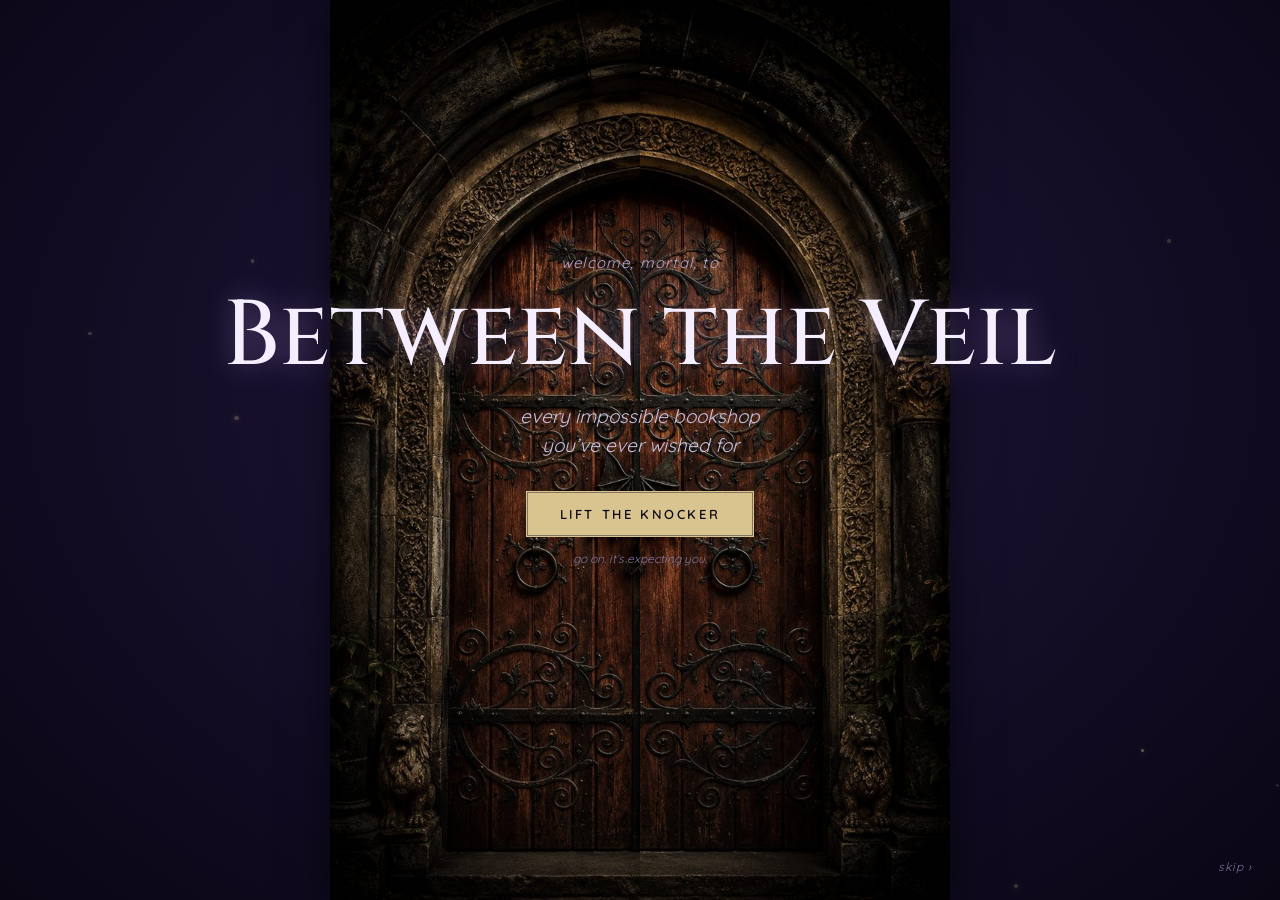
==== commit 092feb54: "added bookish containers vs pill containers" ====
--- a/index.html
+++ b/index.html
@@ -102,6 +102,7 @@
         <p class="hero__eyebrow">you&rsquo;re through &#10022; mind the sleeping fox</p>
         <h2 class="hero__heading">what does your heart<br />want tonight?</h2>
         <p class="hero__sub">the shelves rearrange themselves depending on the answer, so take a moment.</p>
+        <p class="ornament" aria-hidden="true">&#10070;</p>
       </div>
     </section>
 
--- a/css/style.css
+++ b/css/style.css
@@ -48,10 +48,27 @@
   --display: 'Cinzel', Georgia, serif;
   --voice:   'Quicksand', 'Trebuchet MS', sans-serif;
 
-  /* Rhythm */
+  /* Rhythm.
+     Corners are square on purpose. Books have square corners;
+     rounded rectangles are the most generic shape on the web and
+     they were fighting the whole premise. Everything below is
+     built out of book anatomy instead — spines, page edges,
+     bookmark tails, foil stamping, library-card ruling. */
   --pad: 14px;
-  --radius: 12px;
-  --radius-pill: 30px;
+  --radius: 0px;
+  --radius-pill: 0px;
+
+  /* Book-shape kit */
+  --spine-w: 10px;                              /* card spine width */
+  --gilt: rgba(217, 196, 143, 0.45);            /* stamped-gold rule */
+  --gilt-faint: rgba(217, 196, 143, 0.18);
+  --shelf-wood: linear-gradient(180deg, #3d2e1d, #221a11 60%, #150f0a);
+  /* the fanned edge of a closed book */
+  --page-edge: repeating-linear-gradient(
+     180deg, rgba(244,238,255,0.20) 0 1px, transparent 1px 3px);
+  /* faint laid-paper texture for parchment panels */
+  --laid: repeating-linear-gradient(
+     90deg, rgba(244,238,255,0.022) 0 1px, transparent 1px 4px);
   --gutter: 16px;
   --measure: 65ch;   /* comfortable reading width for body copy */
   --nav-h: 58px;
@@ -313,12 +330,15 @@
 .sitenav__link--gold {
   color: var(--ink);
   background: var(--gold);
-  border-radius: var(--radius-pill);
   padding: 10px 22px;
   font-family: var(--voice);
-  font-size: 14px;
-  letter-spacing: 0.1em;
+  font-size: 13px;
+  font-weight: 600;
+  letter-spacing: 0.14em;
+  text-transform: uppercase;
   border-bottom: none;
+  /* same foil-stamped rule as .btn--gold */
+  box-shadow: inset 0 0 0 1px var(--gold), inset 0 0 0 2px rgba(13, 9, 24, 0.42);
 }
 .sitenav__link--gold:hover { color: var(--ink); filter: brightness(1.07); }
 
@@ -598,22 +618,66 @@
   max-width: 46ch;
 }
 
+/* Frontispiece ornament — a rule broken by a glyph, the way a
+   title page divides itself. Used sparingly: twice on home. */
+.ornament {
+  position: relative;
+  display: flex;
+  align-items: center;
+  justify-content: center;
+  gap: 14px;
+  margin: 26px auto 0;
+  max-width: 320px;
+  color: var(--gold);
+  font-size: 13px;
+  line-height: 1;
+}
+.ornament::before,
+.ornament::after {
+  content: '';
+  flex: 1;
+  height: 1px;
+  background: linear-gradient(90deg, transparent, var(--gilt));
+}
+.ornament::after { background: linear-gradient(90deg, var(--gilt), transparent); }
+
 @media (min-width: 1024px) {
   .hero { padding: 80px 0 56px; }
 }
 
-/* Mood shelves — same wrapped treatment as the shelves-page
-   filters, for the same reason: nothing hidden off the edge. */
+/* THE SHELF.
+   Five moods as five books stood on a rail — vertical spine text,
+   uneven heights, gilt bands near the head and tail. Hovering
+   eases one up out of the row, the way you'd tip a book out with
+   a finger. The rail is the container's ::after, absolutely
+   placed so the spines sit exactly on it.
+
+   Still wrapped, so nothing hides off-screen. */
 .shelves {
+  position: relative;
   display: flex;
   flex-wrap: wrap;
+  align-items: flex-end;
   justify-content: center;
-  gap: 8px;
-  padding: 2px 0 10px;
-}
-
-@media (min-width: 1024px) {
-  .shelves { gap: 10px; }
+  gap: 5px;
+  padding: 0 0 7px;   /* the 7px is the rail's thickness */
+}
+
+.shelves::after {
+  content: '';
+  position: absolute;
+  left: 0;
+  right: 0;
+  bottom: 0;
+  height: 7px;
+  background: var(--shelf-wood);
+  box-shadow:
+    0 7px 18px rgba(0, 0, 0, 0.6),
+    inset 0 1px 0 rgba(217, 196, 143, 0.22);
+}
+
+@media (min-width: 1024px) {
+  .shelves { gap: 7px; }
 }
 
 /* Featured reads */
@@ -622,17 +686,63 @@
   grid-template-columns: 1fr;
   gap: 12px;
 }
+/* A card shaped like a book seen face-on: coloured spine down the
+   left, fanned page edges down the right, square corners. The two
+   pseudo-elements do all of it, so the markup stays a plain
+   <article> with no decorative divs. */
 .book {
-  border-radius: var(--radius);
-  padding: 16px;
-  border: 0.5px solid;
-  transition: transform 0.15s ease;
-}
-.book:hover { transform: translateY(-2px); }
-.book--rose { background: linear-gradient(160deg, #3a2456, #1e1436); border-color: rgba(201, 143, 176, 0.28); }
-.book--moss { background: linear-gradient(160deg, #1f3a2e, #132018); border-color: rgba(143, 174, 125, 0.28); }
-.book--gold { background: linear-gradient(160deg, #2e2416, #17120b); border-color: rgba(217, 196, 143, 0.28); }
-.book__badge { font-size: 11px; letter-spacing: 0.06em; }
+  position: relative;
+  overflow: hidden;
+  padding: 18px 26px 18px 30px;   /* clears spine left, pages right */
+  border: 1px solid;
+  transition: transform 0.18s ease, box-shadow 0.18s ease;
+}
+
+/* the spine */
+.book::before {
+  content: '';
+  position: absolute;
+  left: 0;
+  top: 0;
+  bottom: 0;
+  width: var(--spine-w);
+  background: var(--spine, var(--mist-faint));
+  box-shadow:
+    inset -2px 0 5px rgba(0, 0, 0, 0.5),
+    inset 2px 0 0 rgba(255, 255, 255, 0.14);
+}
+
+/* the fanned page block */
+.book::after {
+  content: '';
+  position: absolute;
+  right: 0;
+  top: 7px;
+  bottom: 7px;
+  width: 8px;
+  background: var(--page-edge);
+  opacity: 0.55;
+}
+
+.book:hover {
+  transform: translateY(-3px);
+  box-shadow: 0 10px 26px rgba(0, 0, 0, 0.45);
+}
+
+.book--rose { --spine: var(--rose); background: linear-gradient(160deg, #3a2456, #1e1436); border-color: rgba(201, 143, 176, 0.28); }
+.book--moss { --spine: var(--moss); background: linear-gradient(160deg, #1f3a2e, #132018); border-color: rgba(143, 174, 125, 0.28); }
+.book--gold { --spine: var(--gold); background: linear-gradient(160deg, #2e2416, #17120b); border-color: rgba(217, 196, 143, 0.28); }
+
+/* Bookplate line — small caps over a hairline, the way a shop
+   writes on the slip tucked inside the cover. */
+.book__badge {
+  font-size: 10px;
+  letter-spacing: 0.16em;
+  text-transform: uppercase;
+  padding-bottom: 8px;
+  margin-bottom: 10px;
+  border-bottom: 1px solid var(--rule-soft);
+}
 .book__badge--rose { color: #d98fb8; }
 .book__badge--moss { color: var(--moss); }
 .book__badge--gold { color: var(--gold); }
@@ -666,13 +776,15 @@
 
 /* The spotlight feature — the block a featured author screenshots.
    Portrait left, words right, once there's room for both. */
+/* Gilt frame — a rule set in from the edge, like blocking on a
+   cover board. box-shadow does it without an extra wrapper. */
 .feature {
   display: grid;
   gap: 20px;
-  padding: 22px;
-  background: var(--ink-3);
-  border-radius: var(--radius);
-  border: 0.5px solid rgba(217, 196, 143, 0.32);
+  padding: 26px;
+  background: var(--laid), var(--ink-3);
+  border: 1px solid rgba(217, 196, 143, 0.32);
+  box-shadow: inset 0 0 0 5px var(--ink-3), inset 0 0 0 6px var(--gilt-faint);
 }
 .feature__portrait {
   aspect-ratio: 4 / 5;
@@ -721,7 +833,16 @@
   grid-template-columns: repeat(2, 1fr);
   gap: 12px;
 }
-.tile { background: var(--violet-2); border-radius: var(--radius); padding: 16px; }
+/* Library card — feint ruling behind the text, hairline border,
+   and a red-ish head rule where the card's heading would sit. */
+.tile {
+  padding: 18px;
+  border: 1px solid var(--rule-soft);
+  border-top: 2px solid var(--gilt);
+  background:
+    repeating-linear-gradient(180deg, transparent 0 25px, rgba(201, 194, 224, 0.06) 25px 26px),
+    var(--violet-2);
+}
 .tile__glyph { font-size: 24px; display: block; line-height: 1; }
 .tile__glyph--gold { color: var(--gold); }
 .tile__glyph--rose { color: var(--rose); }
@@ -742,10 +863,16 @@
 .wares__eyebrow { font-size: 11px; letter-spacing: 0.16em; color: var(--rose); text-transform: uppercase; }
 .wares__title { font-weight: 500; font-size: 20px; margin: 6px 0 12px; }
 .wares__tags { display: flex; gap: 8px; flex-wrap: wrap; }
-.ware { font-size: 12.5px; padding: 6px 13px; border-radius: 20px; }
-.ware--rose { background: var(--rose-deep); color: #eddcf0; }
-.ware--moss { background: var(--moss-deep); color: #dcecd8; }
-.ware--gold { background: var(--gold-deep); color: #ecdcb0; }
+/* Paper tags — the corner is cut, the way a shop tag is punched. */
+.ware {
+  font-size: 12.5px;
+  padding: 8px 14px;
+  border: 1px solid;
+  clip-path: polygon(9px 0, 100% 0, 100% 100%, 0 100%, 0 9px);
+}
+.ware--rose { background: var(--rose-deep); color: #eddcf0; border-color: rgba(201, 143, 176, 0.5); }
+.ware--moss { background: var(--moss-deep); color: #dcecd8; border-color: rgba(143, 174, 125, 0.5); }
+.ware--gold { background: var(--gold-deep); color: #ecdcb0; border-color: rgba(217, 196, 143, 0.5); }
 
 @media (min-width: 1024px) {
   .wares { padding: 32px; }
@@ -776,20 +903,10 @@
 .filters {
   display: flex;
   flex-wrap: wrap;
+  align-items: flex-start;   /* tabs hang from a common head line */
   justify-content: center;
   gap: 8px;
   padding: 4px 0 16px;
-}
-
-/* A mood pill doubles as a filter button — same look, extra state.
-   Deliberately no font-weight change: bolding the active pill
-   changes its width, which reshuffles the wrapped rows every time
-   you pick a different mood. The gold fill is signal enough. */
-.shelf[aria-pressed="true"] {
-  background: var(--gold);
-  border-color: var(--gold);
-  color: var(--ink);
-  box-shadow: 0 0 16px rgba(217, 196, 143, 0.25);
 }
 
 .stacks {
@@ -871,10 +988,10 @@
 /* The submission call — the block that makes a social post convert */
 .submit {
   text-align: center;
-  padding: 32px 20px;
-  border-radius: var(--radius);
+  padding: 36px 24px;
   border: 1px solid rgba(217, 196, 143, 0.4);
-  background: linear-gradient(160deg, var(--gold-deep), #0a0614);
+  background: var(--laid), linear-gradient(160deg, var(--gold-deep), #0a0614);
+  box-shadow: inset 0 0 0 5px transparent, inset 0 0 0 6px var(--gilt-faint);
 }
 .submit__title { font-size: 26px; margin-bottom: 10px; }
 .submit__body {
@@ -1086,40 +1203,130 @@
 }
 
 /* 10. SHARED COMPONENTS ------------------------------------- */
+/* Foil stamping. Squared, letterspaced caps, with a rule set in
+   from the edge — the way a title is blocked onto a hardcover. */
 .btn {
   display: inline-block;
   font-family: var(--voice);
-  font-size: 15px;
-  letter-spacing: 0.14em;
+  font-size: 13px;
+  font-weight: 600;
+  letter-spacing: 0.2em;
+  text-transform: uppercase;
   border: none;
-  border-radius: var(--radius-pill);
-  padding: 13px 30px;
+  padding: 15px 34px;
   cursor: pointer;
   text-decoration: none;
   transition: transform 0.15s ease, filter 0.15s ease;
 }
-.btn:hover { filter: brightness(1.06); }
-.btn:active { transform: scale(0.97); }
-.btn--gold { background: var(--gold); color: var(--ink); text-transform: uppercase; }
-.btn--moss { background: var(--moss); color: var(--ink); font-size: 13px; letter-spacing: 0.09em; padding: 12px 24px; margin-top: 18px; }
-
+.btn:hover { filter: brightness(1.08); }
+.btn:active { transform: translateY(1px); }
+
+.btn--gold {
+  background: var(--gold);
+  color: var(--ink);
+  box-shadow: inset 0 0 0 1px var(--gold), inset 0 0 0 2px rgba(13, 9, 24, 0.42);
+}
+.btn--moss {
+  background: var(--moss);
+  color: var(--ink);
+  letter-spacing: 0.16em;
+  padding: 13px 28px;
+  margin-top: 18px;
+  box-shadow: inset 0 0 0 1px var(--moss), inset 0 0 0 2px rgba(13, 9, 24, 0.42);
+}
+
+/* A single spine. Latin text set vertical-rl reads top-to-bottom,
+   which is how spines are printed in English-language publishing. */
 .shelf {
+  position: relative;
+  flex: 0 0 auto;
+  writing-mode: vertical-rl;
+  text-orientation: mixed;
+  /* Tall enough that the longest label — "fae courts, bad
+     decisions", 25 characters — sets on one line. Too short and it
+     wraps to a second vertical column, which widens that one spine
+     into a visibly fatter book than its neighbours. A longer mood
+     added later still degrades gracefully: it just becomes a
+     thicker volume. */
+  height: 252px;
+  padding: 18px 11px;
+  font-family: var(--display);
+  font-size: 12.5px;
+  letter-spacing: 0.09em;
+  line-height: 1.3;
+  color: #eddcf0;
+  text-decoration: none;
+  cursor: pointer;
+  border: 1px solid;
+  border-bottom: none;         /* it's standing on the rail */
+  box-shadow:
+    inset -3px 0 6px rgba(0, 0, 0, 0.45),   /* rounded-over spine */
+    inset 2px 0 0 rgba(255, 255, 255, 0.06);
+  transition: transform 0.22s ease, filter 0.22s ease;
+}
+
+/* gilt bands near head and tail, like a stamped hardcover */
+.shelf::before,
+.shelf::after {
+  content: '';
+  position: absolute;
+  left: 3px;
+  right: 3px;
+  height: 1px;
+  background: var(--gilt);
+}
+.shelf::before { top: 11px; }
+.shelf::after  { bottom: 11px; }
+
+/* tip it up out of the row, the way you'd pull one with a finger */
+.shelf:hover,
+.shelf:focus-visible {
+  transform: translateY(-9px);
+  filter: brightness(1.12);
+}
+
+/* no two books on a shelf are the same height */
+.shelf:nth-child(2n) { height: 268px; }
+.shelf:nth-child(3n) { height: 258px; }
+.shelf:nth-child(5n) { height: 262px; }
+
+.shelf--rose { background: linear-gradient(90deg, #2d1b4d, var(--twilight)); border-color: rgba(201, 143, 176, 0.45); }
+.shelf--moss { background: linear-gradient(90deg, #16291f, var(--moss-deep)); border-color: rgba(143, 174, 125, 0.45); color: #dcecd8; }
+.shelf--gold { background: linear-gradient(90deg, #241c11, var(--gold-deep)); border-color: rgba(217, 196, 143, 0.45); color: #ecdcb0; }
+
+/* BOOKMARK TABS — the shelves-page mood filter.
+   A filter that marks your place in a set is a bookmark, so it's
+   shaped like one: squared head, notched tail. The shape is a
+   clip-path, which crops the side borders at the notch, so these
+   are filled rather than outlined. */
+.tab {
+  position: relative;
   flex: 0 0 auto;
   font-family: var(--voice);
-  font-size: 13px;
+  font-size: 12.5px;
+  letter-spacing: 0.05em;
   color: #eddcf0;
-  padding: 8px 15px;
-  border-radius: var(--radius-pill);
-  white-space: nowrap;
+  padding: 11px 16px 19px;
+  background: var(--twilight);
+  border: none;
+  border-top: 2px solid var(--mist-faint);
   cursor: pointer;
-  text-decoration: none;
-  transition: transform 0.15s ease;
-  border: 0.5px solid;
-}
-.shelf:hover { transform: translateY(-2px); }
-.shelf--rose { background: var(--twilight); border-color: rgba(201, 143, 176, 0.45); }
-.shelf--moss { background: var(--moss-deep); border-color: rgba(143, 174, 125, 0.45); color: #dcecd8; }
-.shelf--gold { background: var(--gold-deep); border-color: rgba(217, 196, 143, 0.45); color: #ecdcb0; }
+  clip-path: polygon(0 0, 100% 0, 100% 100%, 50% 74%, 0 100%);
+  transition: transform 0.16s ease, background 0.2s ease;
+}
+.tab:hover { transform: translateY(-3px); }
+
+.tab--rose { border-top-color: var(--rose); }
+.tab--moss { border-top-color: var(--moss); background: var(--moss-deep); color: #dcecd8; }
+.tab--gold { border-top-color: var(--gold); background: var(--gold-deep); color: #ecdcb0; }
+
+/* Selected. No font-weight change — that would resize the tab and
+   reshuffle the wrapped rows on every click. */
+.tab[aria-pressed="true"] {
+  background: var(--gold);
+  border-top-color: var(--parchment);
+  color: var(--ink);
+}
 
 /* 11. MOTION ------------------------------------------------ */
 .fade-in { opacity: 0; transition: opacity 0.7s ease; }
@@ -1133,6 +1340,7 @@
   .fade-in,
   .btn,
   .shelf,
+  .tab,
   .book,
   .candle,
   .find__link,
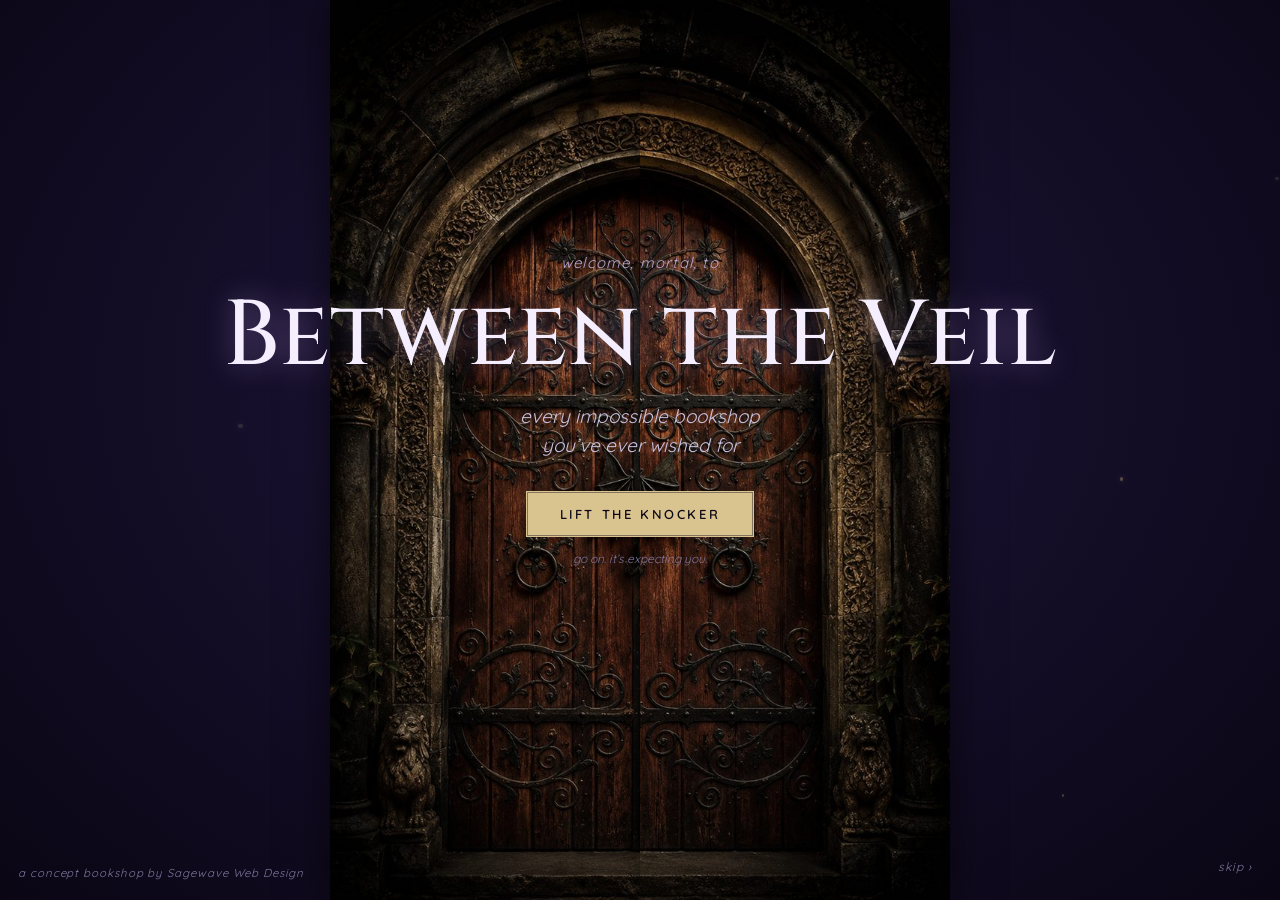
==== commit a8689cfd: "update header" ====
--- a/index.html
+++ b/index.html
@@ -88,6 +88,11 @@
       the doors give way&hellip;<br /><span>step through</span>
     </p>
 
+    <!-- Orients a cold visitor without breaking the spell. They see
+         this screen before the hero, so if it says nothing at all,
+         the hero never gets its chance. -->
+    <p class="threshold__credit">a concept bookshop by Sagewave Web&nbsp;Design</p>
+
     <!-- Nobody should be trapped outside by an animation -->
     <button class="threshold__skip" id="skipBtn">skip &rsaquo;</button>
   </section>
@@ -101,8 +106,48 @@
       <div class="container">
         <p class="hero__eyebrow">you&rsquo;re through &#10022; mind the sleeping fox</p>
         <h2 class="hero__heading">what does your heart<br />want tonight?</h2>
-        <p class="hero__sub">the shelves rearrange themselves depending on the answer, so take a moment.</p>
+
+        <!-- The orienting line. Deliberately plain and deliberately
+             larger than the atmosphere around it — this is the one
+             sentence a cold visitor has to be able to read in five
+             seconds, so it does not get to be whimsical. -->
+        <p class="hero__sub">
+          An imaginary bookshop, built by <strong>Sagewave Web Design</strong> &mdash; a working
+          demonstration of what an author or a bookish small business could
+          have online, instead of a template.
+        </p>
+        <p class="hero__aside">Wander around. Everything works. Nothing is for sale.</p>
+
+        <div class="hero__actions">
+          <a class="btn btn--gold" href="shelves.html">browse the shelves</a>
+          <a class="btn btn--ghost" href="portfolio.html">see how it was built</a>
+        </div>
+
         <p class="ornament" aria-hidden="true">&#10070;</p>
+      </div>
+    </section>
+
+    <!-- The directory. The hero can say what this IS; only this can
+         say what's actually in it. Three doors, plainly labelled. -->
+    <section class="section--tight" aria-label="What's in the shop">
+      <div class="container">
+        <div class="directory">
+          <a class="signpost" href="shelves.html">
+            <h3 class="signpost__title">the shelves</h3>
+            <p class="signpost__body">Fifty real romantasy books, sorted by how they make you feel rather than by genre.</p>
+            <span class="signpost__more">browse &rsaquo;</span>
+          </a>
+          <a class="signpost" href="spotlight.html">
+            <h3 class="signpost__title">the spotlight</h3>
+            <p class="signpost__body">What an indie author feature looks like when somebody actually designs it.</p>
+            <span class="signpost__more">read one &rsaquo;</span>
+          </a>
+          <a class="signpost" href="portfolio.html">
+            <h3 class="signpost__title">how it was built</h3>
+            <p class="signpost__body">The door, the palette, the reasoning &mdash; in plain language, for anyone deciding whether to hire me.</p>
+            <span class="signpost__more">the case study &rsaquo;</span>
+          </a>
+        </div>
       </div>
     </section>
 
--- a/css/style.css
+++ b/css/style.css
@@ -495,6 +495,20 @@
 }
 .threshold__skip:hover { color: var(--mist); }
 
+/* Mirrors the skip button on the opposite corner. */
+.threshold__credit {
+  position: absolute;
+  left: 18px;
+  bottom: 18px;
+  z-index: 10;
+  font-size: 11.5px;
+  font-style: italic;
+  letter-spacing: 0.08em;
+  color: var(--mist-faint);
+  max-width: 45vw;
+  text-align: left;
+}
+
 .threshold__center { position: relative; z-index: 5; }
 .threshold__welcome { font-style: italic; font-size: 15px; letter-spacing: 0.08em; color: #b6a9d4; margin-bottom: 10px; }
 .threshold__title {
@@ -609,13 +623,39 @@
   font-size: clamp(28px, 5vw, 54px);
   margin-top: 10px;
 }
+/* The orienting sentence. Bigger, lighter-weight, NOT italic and
+   NOT dimmed — everything else in this hero is atmosphere, and
+   atmosphere is exactly what a five-second visitor can't read. */
 .hero__sub {
   position: relative;
+  font-size: 16px;
+  line-height: 1.65;
+  color: var(--mist);
+  margin: 18px auto 0;
+  max-width: 56ch;
+}
+.hero__sub strong { color: var(--parchment); font-weight: 600; }
+
+.hero__aside {
+  position: relative;
   font-style: italic;
-  font-size: 15px;
-  color: var(--mist-dim);
-  margin: 14px auto 0;
-  max-width: 46ch;
+  font-size: 14px;
+  color: var(--mist-faint);
+  margin: 10px auto 0;
+}
+
+.hero__actions {
+  position: relative;
+  display: flex;
+  flex-wrap: wrap;
+  justify-content: center;
+  gap: 12px;
+  margin-top: 28px;
+}
+
+@media (min-width: 1024px) {
+  .hero__sub { font-size: 18px; }
+  .hero__aside { font-size: 15px; }
 }
 
 /* Frontispiece ornament — a rule broken by a glyph, the way a
@@ -643,6 +683,50 @@
 
 @media (min-width: 1024px) {
   .hero { padding: 80px 0 56px; }
+}
+
+/* THE DIRECTORY.
+   A shop board: three doors, plainly labelled. No numbering —
+   these are parallel destinations, not a sequence, and numbering
+   them would imply an order that doesn't exist. */
+.directory {
+  display: grid;
+  grid-template-columns: 1fr;
+  gap: 12px;
+}
+
+.signpost {
+  display: block;
+  padding: 22px 20px;
+  text-decoration: none;
+  color: inherit;
+  border: 1px solid var(--rule-soft);
+  border-top: 2px solid var(--gilt);
+  background: var(--laid), var(--ink-3);
+  transition: transform 0.18s ease, border-color 0.2s ease;
+}
+.signpost:hover {
+  transform: translateY(-3px);
+  border-color: var(--rule);
+  border-top-color: var(--gold);
+}
+.signpost__title { font-size: 21px; margin-bottom: 9px; }
+.signpost__body { font-size: 13.5px; color: var(--mist-dim); line-height: 1.6; }
+.signpost__more {
+  display: inline-block;
+  margin-top: 14px;
+  font-size: 10.5px;
+  letter-spacing: 0.18em;
+  text-transform: uppercase;
+  color: var(--gold);
+}
+
+@media (min-width: 700px) {
+  .directory { grid-template-columns: repeat(3, 1fr); }
+}
+@media (min-width: 1024px) {
+  .directory { gap: 20px; }
+  .signpost { padding: 30px 26px; }
 }
 
 /* THE SHELF.
@@ -1234,6 +1318,16 @@
   margin-top: 18px;
   box-shadow: inset 0 0 0 1px var(--moss), inset 0 0 0 2px rgba(13, 9, 24, 0.42);
 }
+
+/* Blind-stamped rather than foiled — the secondary of a pair. */
+.btn--ghost {
+  background: transparent;
+  color: var(--gold);
+  box-shadow:
+    inset 0 0 0 1px rgba(217, 196, 143, 0.55),
+    inset 0 0 0 4px rgba(217, 196, 143, 0.16);
+}
+.btn--ghost:hover { background: rgba(217, 196, 143, 0.08); }
 
 /* A single spine. Latin text set vertical-rl reads top-to-bottom,
    which is how spines are printed in English-language publishing. */
@@ -1342,6 +1436,7 @@
   .shelf,
   .tab,
   .book,
+  .signpost,
   .candle,
   .find__link,
   .sitenav__menu,
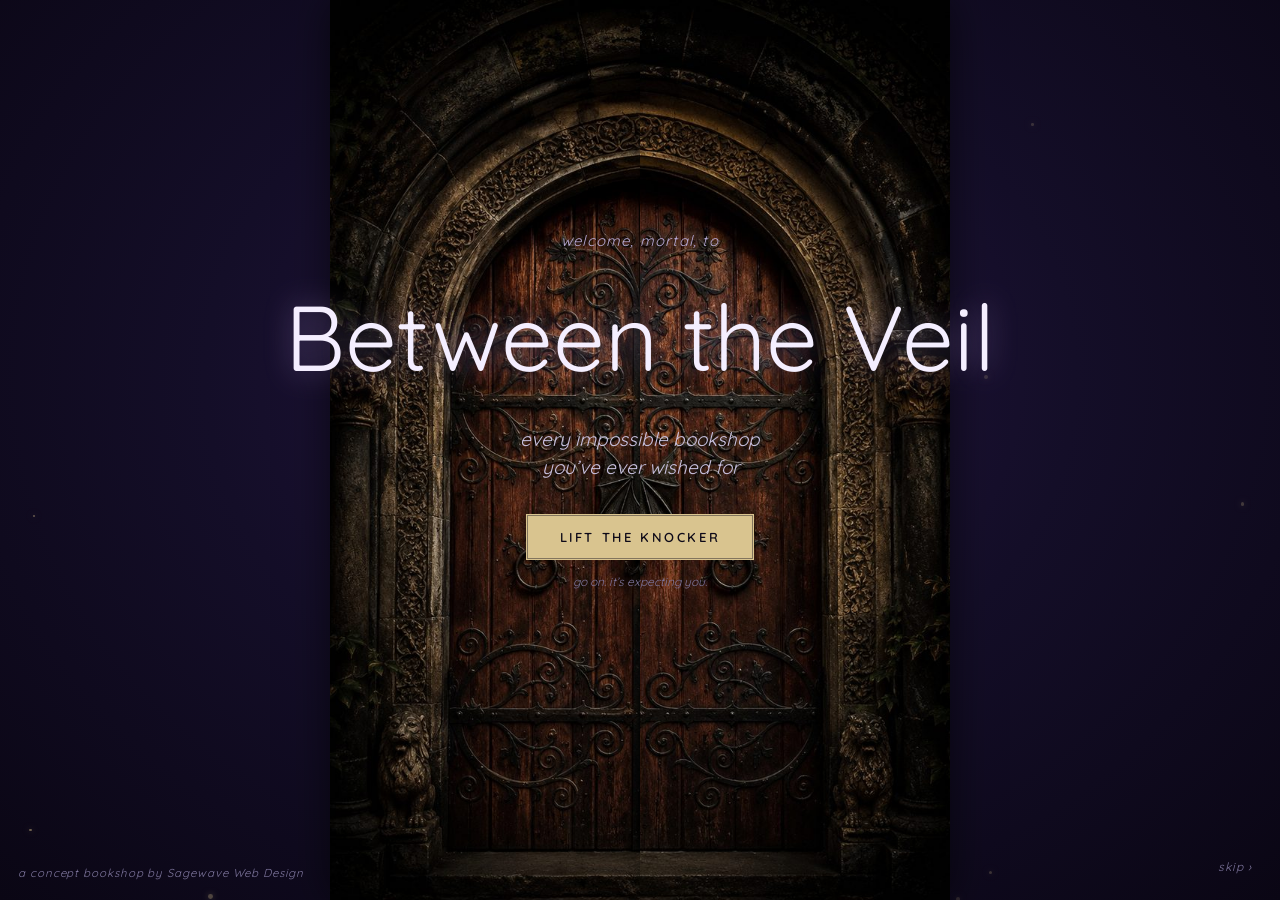
==== commit 2fff23b7: "updated wishing table and home order of sections layout" ====
--- a/index.html
+++ b/index.html
@@ -50,7 +50,9 @@
         <a class="sitenav__link" href="shelves.html">shelves</a>
         <a class="sitenav__link" href="spotlight.html">spotlight</a>
         <a class="sitenav__link" href="portfolio.html">portfolio</a>
-        <a class="sitenav__link sitenav__link--gold" href="portfolio.html#contact">let&rsquo;s talk &#8599;</a>
+        <!-- Home has its own #contact, so this scrolls rather than
+             navigating away to the portfolio page. -->
+        <a class="sitenav__link sitenav__link--gold" href="#contact">let&rsquo;s talk &#8599;</a>
       </nav>
     </div>
   </header>
@@ -66,7 +68,10 @@
 
     <div class="threshold__center">
       <p class="threshold__welcome">welcome, mortal, to</p>
-      <h1 class="threshold__title">Between the Veil</h1>
+      <!-- Not an <h1>. The threshold is a gate, not content, and it's
+           display:none once you're through — which would leave home
+           with its only h1 hidden. The hero carries it instead. -->
+      <p class="threshold__title">Between the Veil</p>
       <p class="threshold__sub">every impossible bookshop<br />you&rsquo;ve ever wished for</p>
     </div>
 
@@ -116,42 +121,15 @@
           demonstration of what an author or a bookish small business could
           have online, instead of a template.
         </p>
-        <p class="hero__aside">Wander around. Everything works. Nothing is for sale.</p>
-
-        <div class="hero__actions">
-          <a class="btn btn--gold" href="shelves.html">browse the shelves</a>
-          <a class="btn btn--ghost" href="portfolio.html">see how it was built</a>
-        </div>
+        <p class="hero__aside">Wander around. Everything works. Nothing here is really for sale.</p>
 
         <p class="ornament" aria-hidden="true">&#10070;</p>
       </div>
     </section>
 
-    <!-- The directory. The hero can say what this IS; only this can
-         say what's actually in it. Three doors, plainly labelled. -->
-    <section class="section--tight" aria-label="What's in the shop">
-      <div class="container">
-        <div class="directory">
-          <a class="signpost" href="shelves.html">
-            <h3 class="signpost__title">the shelves</h3>
-            <p class="signpost__body">Fifty real romantasy books, sorted by how they make you feel rather than by genre.</p>
-            <span class="signpost__more">browse &rsaquo;</span>
-          </a>
-          <a class="signpost" href="spotlight.html">
-            <h3 class="signpost__title">the spotlight</h3>
-            <p class="signpost__body">What an indie author feature looks like when somebody actually designs it.</p>
-            <span class="signpost__more">read one &rsaquo;</span>
-          </a>
-          <a class="signpost" href="portfolio.html">
-            <h3 class="signpost__title">how it was built</h3>
-            <p class="signpost__body">The door, the palette, the reasoning &mdash; in plain language, for anyone deciding whether to hire me.</p>
-            <span class="signpost__more">the case study &rsaquo;</span>
-          </a>
-        </div>
-      </div>
-    </section>
-
-    <!-- Mood shelves: browse by feeling, not genre -->
+    <!-- The spines come second on purpose: they're the most
+         distinctive thing on the page and they demonstrate
+         "browse by feeling" faster than any sentence about it. -->
     <section class="section--tight">
       <div class="container">
         <nav class="shelves" aria-label="Browse by mood">
@@ -164,9 +142,58 @@
       </div>
     </section>
 
-    <!-- Featured reads -->
-    <section class="section" aria-label="Featured reads">
-      <div class="container">
+    <!-- The directory. Now the page's single set of doors — the
+         hero's competing buttons are gone. -->
+    <section class="section--tight" aria-label="What's in the shop">
+      <div class="container">
+        <div class="directory">
+          <a class="signpost" href="shelves.html">
+            <h2 class="signpost__title">the shelves</h2>
+            <p class="signpost__body">Fifty real romantasy books, sorted by how they make you feel rather than by genre.</p>
+            <span class="signpost__more">browse &rsaquo;</span>
+          </a>
+          <a class="signpost" href="spotlight.html">
+            <h2 class="signpost__title">the spotlight</h2>
+            <p class="signpost__body">What an indie author feature looks like when somebody actually designs it.</p>
+            <span class="signpost__more">read one &rsaquo;</span>
+          </a>
+          <a class="signpost" href="portfolio.html">
+            <h2 class="signpost__title">how it was built</h2>
+            <p class="signpost__body">The door, the palette, the reasoning &mdash; in plain language, for anyone deciding whether to hire me.</p>
+            <span class="signpost__more">the case study &rsaquo;</span>
+          </a>
+        </div>
+      </div>
+    </section>
+
+    <!-- THE SPOTLIGHT — promoted. This is the reason the site
+         exists, and it was sitting fifth, below the fold. -->
+    <section class="section" aria-label="Indie author spotlight">
+      <div class="container">
+        <div class="feature">
+          <div class="feature__portrait" aria-hidden="true">
+            <span class="feature__glyph">&#9790;</span>
+          </div>
+          <div>
+            <p class="feature__eyebrow">indie author spotlight &#183; a demonstration feature</p>
+            <h2 class="feature__title">Wren Alcott</h2>
+            <p class="feature__body"><em>The Salt-Wife&rsquo;s Daughter</em> &mdash; a lighthouse keeper&rsquo;s daughter marries the sea to settle her father&rsquo;s debt, then spends four hundred pages negotiating the terms.</p>
+            <p class="feature__body">This is what a proper author feature looks like: a portrait, a pull quote, an interview, and real links out to where the book lives.</p>
+            <!-- Wren is invented. Saying so here matters — someone who
+                 never clicks through would otherwise leave believing
+                 both the author and the service are real. -->
+            <p class="feature__moon">Wren is invented, like the shop. The layout is the real thing.</p>
+            <a class="btn btn--moss" href="spotlight/wren-alcott.html">read her feature &rsaquo;</a>
+          </div>
+        </div>
+      </div>
+    </section>
+
+    <!-- Featured reads, demoted below the spotlight and given a job
+         the shelves page can't do: a dated, rotating selection. -->
+    <section class="section" aria-label="Reading this month">
+      <div class="container">
+        <h2 class="section-title section-title--mid">what we&rsquo;re reading this moon</h2>
         <div class="reads">
           <article class="book book--rose">
             <p class="book__badge book__badge--rose">&#10022;&#10022;&#10022;&#10022;&#10022;&#10022; 6 stars</p>
@@ -190,54 +217,65 @@
       </div>
     </section>
 
-    <!-- Indie author spotlight — the reason this shop exists -->
-    <section class="section" aria-label="Indie author spotlight">
-      <div class="container">
-        <div class="feature">
-          <div class="feature__portrait" aria-hidden="true">
-            <span class="feature__glyph">&#9790;</span>
-          </div>
-          <div>
-            <p class="feature__eyebrow">indie author spotlight &#183; this moon</p>
-            <h3 class="feature__title">Wren Alcott</h3>
-            <p class="feature__body"><em>The Salt-Wife&rsquo;s Daughter</em> &mdash; a lighthouse keeper&rsquo;s daughter marries the sea to settle her father&rsquo;s debt, then spends four hundred pages negotiating the terms.</p>
-            <p class="feature__body">Every new moon, one indie author gets the whole page to themselves. No agent, no gatekeeper, no fee.</p>
-            <p class="feature__moon">read the feature &#183; new moon, march</p>
-            <a class="btn btn--moss" href="spotlight/wren-alcott.html">read her feature &rsaquo;</a>
-          </div>
-        </div>
-      </div>
-    </section>
-
-    <!-- Two small feature tiles -->
-    <section class="section--tight" aria-label="Shop features">
-      <div class="container">
-        <div class="tiles">
-          <div class="tile">
-            <span class="tile__glyph tile__glyph--gold">&#10023;</span>
-            <h4 class="tile__title">book club by candlelight</h4>
-            <p class="tile__meta">thursdays &#183; tea &amp; treason</p>
-          </div>
-          <div class="tile">
-            <span class="tile__glyph tile__glyph--rose">&#9790;</span>
-            <h4 class="tile__title">your reading spell</h4>
-            <p class="tile__meta">37 read &#183; 4 dnf &#183; 1 reread &times;6</p>
-          </div>
-        </div>
-      </div>
-    </section>
-
-    <!-- Merch -->
+    <!-- WHAT'S ON.
+         The calendar is fiction, and the closing line says so —
+         which turns the fiction into the sales argument rather than
+         hiding it. Nobody can be hurt by an imaginary book club the
+         way they could by an imaginary submissions queue: there's
+         no action here that can fail a real person. -->
+    <section class="section" aria-label="What's on">
+      <div class="container">
+        <h2 class="section-title section-title--mid">what&rsquo;s on</h2>
+        <div class="playbills">
+          <article class="playbill">
+            <span class="playbill__glyph" aria-hidden="true">&#10023;</span>
+            <p class="playbill__when">thursdays &#183; after dark</p>
+            <h3 class="playbill__title">book club by candlelight</h3>
+            <p class="playbill__body">One book a month, argued about properly. Tea and treason provided.</p>
+          </article>
+          <article class="playbill">
+            <span class="playbill__glyph" aria-hidden="true">&#9790;</span>
+            <p class="playbill__when">every new moon</p>
+            <h3 class="playbill__title">blind date with a book</h3>
+            <p class="playbill__body">Wrapped in paper, labelled only with a feeling. No refunds, no peeking.</p>
+          </article>
+          <article class="playbill">
+            <span class="playbill__glyph" aria-hidden="true">&#10070;</span>
+            <p class="playbill__when">sundays at dusk</p>
+            <h3 class="playbill__title">silent reading hour</h3>
+            <p class="playbill__body">Everyone in the same room, nobody speaking. The fox attends. The fox sleeps.</p>
+          </article>
+        </div>
+        <p class="closing closing--after">The shop is imaginary, so the calendar is too &mdash; but this is the kind of thing a real one would run, and the kind of page it would need to run it.</p>
+      </div>
+    </section>
+
+    <!-- THE WISHING TABLE.
+         Interactive: your wishes really are saved (localStorage), so
+         this demonstrates a product-request feature end to end. The
+         crowd tallies are invented and labelled as such — inventing
+         social proof would be the same error as the fake queue. -->
     <section class="section" aria-label="The wishing table">
       <div class="container">
-        <div class="wares">
-          <p class="wares__eyebrow">the wishing table</p>
-          <h3 class="wares__title">trinkets for the tender-hearted</h3>
-          <div class="wares__tags">
-            <span class="ware ware--rose">&ldquo;I&rsquo;d die for a fictional man&rdquo; tote</span>
-            <span class="ware ware--moss">annotation tabs</span>
-            <span class="ware ware--gold">smut-o&rsquo;clock candle</span>
-          </div>
+        <div class="wishtable">
+          <span class="wishtable__candle" aria-hidden="true">&#10023;</span>
+          <p class="wishtable__eyebrow">the wishing table</p>
+          <h2 class="wishtable__title">trinkets for the<br />tender-hearted</h2>
+          <p class="wishtable__body">None of it exists yet. Lay a hand on what you&rsquo;d want and the table will remember you &mdash; it really will, on this device.</p>
+
+          <ul class="wishes" id="wishes"></ul>
+
+          <form class="wishform" id="wishForm">
+            <label class="wishform__label" for="wishInput">wish for something else</label>
+            <div class="wishform__row">
+              <input class="wishform__input" id="wishInput" type="text" maxlength="60"
+                     autocomplete="off" placeholder="a candle that smells like a library" />
+              <button class="btn btn--ghost" type="submit">cast it</button>
+            </div>
+          </form>
+
+          <output class="wishtable__count" id="wishCount"></output>
+          <p class="wishtable__fine">Tallies are imagined. Your own wishes are saved on this device only &mdash; nothing is sent anywhere.</p>
         </div>
       </div>
     </section>
@@ -246,9 +284,12 @@
     <section class="band cta" id="contact" aria-label="About this site">
       <div class="container">
         <p class="cta__eyebrow">the part that&rsquo;s actually real &#10022;</p>
-        <h3 class="cta__title">The shop is a wish.<br />Your author website<br />doesn&rsquo;t have to be.</h3>
-        <p class="cta__body">Indie or debut author, and your books still have no home online? Or just questions and no idea where to start? That part, we can make real.</p>
-        <a class="btn btn--moss" href="#" id="ctaBtn">built by Sagewave &mdash; let&rsquo;s talk &#8599;</a>
+        <h2 class="cta__title">The shop is a wish.<br />Yours doesn&rsquo;t<br />have to be.</h2>
+        <!-- Widened: the hero promises authors AND bookish businesses,
+             so the ask can't address only authors. -->
+        <p class="cta__body">A debut author whose book has no home online. A yarn shop, a bindery, a tea company, a bookstagrammer with something to sell. If you&rsquo;ve got something worth finding and nowhere to send people &mdash; that part I can make real.</p>
+        <a class="btn btn--moss" href="#" id="ctaBtn">start a conversation &#8599;</a>
+        <p class="cta__sign">Sagewave Web Design</p>
       </div>
     </section>
 
@@ -284,5 +325,6 @@
 
   <script src="js/nav.js" defer></script>
   <script src="js/veil.js" defer></script>
+  <script src="js/wishes.js" defer></script>
 </body>
 </html>
--- a/css/style.css
+++ b/css/style.css
@@ -187,6 +187,9 @@
   font-size: 24px;
   margin-bottom: 20px;
 }
+/* Centred variant — home's sections are centred, the inner pages'
+   are left-aligned against a reading measure. */
+.section-title--mid { text-align: center; }
 
 /* Body copy inside a wide container still needs a reading measure. */
 .prose { max-width: var(--measure); }
@@ -644,15 +647,6 @@
   margin: 10px auto 0;
 }
 
-.hero__actions {
-  position: relative;
-  display: flex;
-  flex-wrap: wrap;
-  justify-content: center;
-  gap: 12px;
-  margin-top: 28px;
-}
-
 @media (min-width: 1024px) {
   .hero__sub { font-size: 18px; }
   .hero__aside { font-size: 15px; }
@@ -911,55 +905,185 @@
   .feature__body { font-size: 15px; }
 }
 
-/* Feature tiles */
-.tiles {
-  display: grid;
-  grid-template-columns: repeat(2, 1fr);
+@media (min-width: 1024px) {
+}
+
+/* WHAT'S ON — playbills pinned to a board. */
+.playbills {
+  display: grid;
+  grid-template-columns: 1fr;
   gap: 12px;
 }
-/* Library card — feint ruling behind the text, hairline border,
-   and a red-ish head rule where the card's heading would sit. */
-.tile {
-  padding: 18px;
+.playbill {
+  padding: 24px 20px;
+  text-align: center;
   border: 1px solid var(--rule-soft);
   border-top: 2px solid var(--gilt);
+  background: var(--laid), var(--ink-3);
+}
+.playbill__glyph { display: block; font-size: 22px; color: var(--rose); line-height: 1; margin-bottom: 12px; }
+.playbill__when {
+  font-size: 10.5px;
+  letter-spacing: 0.18em;
+  text-transform: uppercase;
+  color: var(--gold);
+}
+.playbill__title { font-size: 20px; margin: 10px 0 9px; }
+.playbill__body { font-size: 13px; color: var(--mist-dim); line-height: 1.6; }
+
+@media (min-width: 700px) {
+  .playbills { grid-template-columns: repeat(3, 1fr); }
+}
+@media (min-width: 1024px) {
+  .playbills { gap: 20px; }
+  .playbill { padding: 32px 26px; }
+}
+
+/* THE WISHING TABLE.
+   A round table seen at an angle: the asymmetric border-radius
+   domes the top edge into an ellipse while the base stays flat,
+   and a candle glow sits at the far edge. Round on purpose — the
+   rest of the site is squared like a book, so the one circle in
+   the design reads as furniture rather than as a stray rounded
+   rectangle. */
+.wishtable {
+  position: relative;
+  overflow: hidden;
+  text-align: center;
+  padding: 56px 20px 40px;
+  border: 1px solid rgba(217, 196, 143, 0.28);
+  border-radius: 46% 46% 10px 10px / 17% 17% 6px 6px;
   background:
-    repeating-linear-gradient(180deg, transparent 0 25px, rgba(201, 194, 224, 0.06) 25px 26px),
-    var(--violet-2);
-}
-.tile__glyph { font-size: 24px; display: block; line-height: 1; }
-.tile__glyph--gold { color: var(--gold); }
-.tile__glyph--rose { color: var(--rose); }
-.tile__title { font-weight: 500; font-size: 17px; margin-top: 8px; }
-.tile__meta { font-style: italic; font-size: 12px; color: var(--mist-dim); margin-top: 4px; }
-
-@media (min-width: 1024px) {
-  .tiles { gap: 20px; }
-  .tile { padding: 24px; }
-}
-
-/* Merch */
-.wares {
-  padding: 20px;
-  background: linear-gradient(160deg, var(--twilight), var(--ink-3));
-  border-radius: var(--radius);
-}
-.wares__eyebrow { font-size: 11px; letter-spacing: 0.16em; color: var(--rose); text-transform: uppercase; }
-.wares__title { font-weight: 500; font-size: 20px; margin: 6px 0 12px; }
-.wares__tags { display: flex; gap: 8px; flex-wrap: wrap; }
-/* Paper tags — the corner is cut, the way a shop tag is punched. */
-.ware {
-  font-size: 12.5px;
-  padding: 8px 14px;
-  border: 1px solid;
+    radial-gradient(ellipse 62% 46% at 50% 24%, rgba(217, 196, 143, 0.18), transparent 68%),
+    var(--laid),
+    linear-gradient(180deg, #2b2015 0%, #1c1510 46%, #120d0a 100%);
+  box-shadow: 0 26px 54px rgba(0, 0, 0, 0.5);
+}
+
+.wishtable__candle {
+  display: block;
+  font-size: 26px;
+  line-height: 1;
+  color: var(--gold);
+  text-shadow: 0 0 22px rgba(255, 225, 160, 0.7);
+  margin-bottom: 14px;
+}
+.wishtable__eyebrow {
+  font-size: 11px;
+  letter-spacing: 0.18em;
+  text-transform: uppercase;
+  color: var(--rose);
+}
+.wishtable__title { font-size: 26px; margin: 10px 0 12px; }
+.wishtable__body {
+  font-size: 14px;
+  color: var(--mist);
+  line-height: 1.65;
+  max-width: 46ch;
+  margin: 0 auto;
+}
+.wishtable__count {
+  display: block;
+  margin-top: 22px;
+  font-style: italic;
+  font-size: 14px;
+  color: var(--gold);
+}
+.wishtable__fine {
+  margin-top: 10px;
+  font-size: 11.5px;
+  font-style: italic;
+  color: var(--mist-faint);
+  max-width: 44ch;
+  margin-left: auto;
+  margin-right: auto;
+}
+
+.wishes {
+  list-style: none;
+  display: grid;
+  grid-template-columns: repeat(2, 1fr);
+  gap: 10px;
+  margin: 28px auto 0;
+  max-width: 720px;
+  padding: 0;
+}
+
+/* Apothecary labels — cut corner, like a punched shop tag. */
+.trinket {
+  display: flex;
+  flex-direction: column;
+  align-items: center;
+  gap: 9px;
+  padding: 16px 12px;
+  border: 1px solid var(--rule-soft);
+  background: rgba(13, 9, 24, 0.5);
   clip-path: polygon(9px 0, 100% 0, 100% 100%, 0 100%, 0 9px);
-}
-.ware--rose { background: var(--rose-deep); color: #eddcf0; border-color: rgba(201, 143, 176, 0.5); }
-.ware--moss { background: var(--moss-deep); color: #dcecd8; border-color: rgba(143, 174, 125, 0.5); }
-.ware--gold { background: var(--gold-deep); color: #ecdcb0; border-color: rgba(217, 196, 143, 0.5); }
-
-@media (min-width: 1024px) {
-  .wares { padding: 32px; }
+  transition: border-color 0.2s ease, background 0.2s ease;
+}
+.trinket.is-wished {
+  border-color: rgba(217, 196, 143, 0.5);
+  background: rgba(217, 196, 143, 0.09);
+}
+/* A wish the visitor typed, rather than one the shop offered. */
+.trinket.is-own { border-style: dashed; border-color: rgba(201, 143, 176, 0.5); }
+.trinket.is-own .trinket__glyph { color: var(--rose); }
+
+.trinket__glyph { font-size: 20px; line-height: 1; color: var(--gold); }
+.trinket__name { font-size: 12.5px; line-height: 1.4; color: var(--mist); }
+.trinket__tally { font-size: 10.5px; letter-spacing: 0.08em; color: var(--mist-faint); }
+
+.trinket__btn {
+  font-family: var(--voice);
+  font-size: 10.5px;
+  font-weight: 600;
+  letter-spacing: 0.16em;
+  text-transform: uppercase;
+  color: var(--gold);
+  background: none;
+  border: 1px solid var(--gilt-faint);
+  padding: 7px 14px;
+  cursor: pointer;
+  transition: background 0.18s ease, color 0.18s ease;
+}
+.trinket__btn:hover { background: rgba(217, 196, 143, 0.12); }
+.trinket.is-wished .trinket__btn { background: var(--gold); color: var(--ink); border-color: var(--gold); }
+
+.wishform { margin-top: 26px; }
+.wishform__label {
+  display: block;
+  font-size: 10.5px;
+  letter-spacing: 0.18em;
+  text-transform: uppercase;
+  color: var(--mist-faint);
+  margin-bottom: 10px;
+}
+.wishform__row {
+  display: flex;
+  flex-wrap: wrap;
+  justify-content: center;
+  gap: 8px;
+}
+.wishform__input {
+  font-family: var(--voice);
+  font-size: 14px;
+  color: var(--mist);
+  padding: 14px 15px;
+  background: rgba(13, 9, 24, 0.62);
+  border: 1px solid var(--rule);
+  flex: 1 1 250px;
+  min-width: 0;
+  max-width: 340px;
+}
+.wishform__input::placeholder { color: var(--mist-faint); font-style: italic; }
+
+@media (min-width: 700px) {
+  .wishtable { padding: 72px 32px 48px; }
+  .wishes { grid-template-columns: repeat(3, 1fr); }
+  .wishtable__title { font-size: 34px; }
+}
+
+@media (min-width: 1024px) {
 }
 
 /* The real CTA — a full-width band, so the tonal shift lands */
@@ -975,6 +1099,15 @@
   line-height: 1.65;
   max-width: 54ch;
   margin: 0 auto;
+}
+/* The signature sits under the button, so the button label can be
+   a plain verb instead of doing credit duty as well. */
+.cta__sign {
+  margin-top: 18px;
+  font-family: var(--display);
+  font-size: 13px;
+  letter-spacing: 0.16em;
+  color: var(--mist-faint);
 }
 
 /* 7. SHELVES ------------------------------------------------ */
@@ -1085,12 +1218,6 @@
   max-width: 50ch;
   margin: 0 auto;
 }
-.submit__fine {
-  margin-top: 20px;
-  font-size: 13px;
-  font-style: italic;
-  color: var(--mist-faint);
-}
 
 @media (min-width: 1024px) {
   .submit { padding: 56px 32px; }
@@ -1223,7 +1350,6 @@
 @media (min-width: 561px) {
   .updown { grid-template-columns: 1fr 1fr; }
 }
-
 /* 9. PORTFOLIO ---------------------------------------------- */
 /* Plain voice for a different reader — no in-world copy here. */
 .case { display: grid; gap: 24px; }
@@ -1233,14 +1359,10 @@
   gap: 24px;
   align-items: start;
 }
-@media (min-width: 1024px) {
-  .case__split { grid-template-columns: 1fr 1fr; gap: 56px; align-items: center; }
-}
 
 .case__demo {
   aspect-ratio: 4 / 3;
-  border-radius: var(--radius);
-  border: 0.5px solid var(--rule);
+  border: 1px solid var(--rule);
   display: grid;
   place-items: center;
   text-align: center;
@@ -1248,6 +1370,10 @@
   background: radial-gradient(ellipse at 50% 45%, #241640 0%, #140e28 55%, #0a0614 100%);
 }
 .case__demo-note { font-style: italic; font-size: 13px; color: var(--mist-faint); }
+
+@media (min-width: 1024px) {
+  .case__split { grid-template-columns: 1fr 1fr; gap: 56px; align-items: center; }
+}
 
 .notes-grid {
   display: grid;
@@ -1443,4 +1569,4 @@
   .sitenav__bar,
   .sitenav__link { transition: none !important; }
   .sitenav__menu .sitenav__link { opacity: 1; transform: none; }
-}
+}
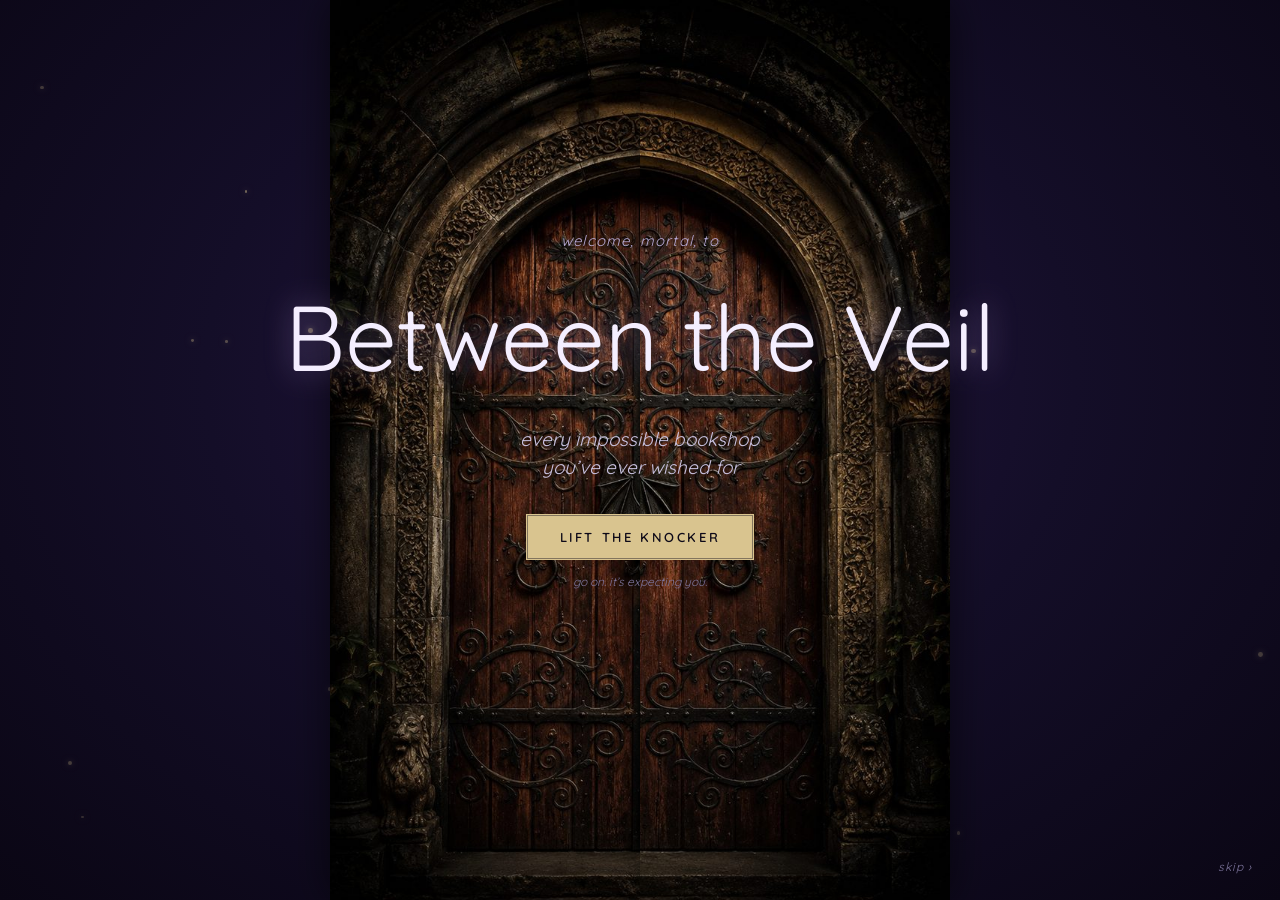
==== commit 7ebb6698: "updated all pages" ====
--- a/index.html
+++ b/index.html
@@ -11,10 +11,12 @@
   <meta property="og:type" content="website" />
   <meta property="og:image" content="img/door-full.jpg" />
 
-  <!-- Fonts: Cinzel (carved display) + Quicksand (soft rounded body) -->
+  <!-- Fonts: Cinzel (carved display) + Quicksand (soft rounded body).
+       Caveat is the shop's handwriting — used only for the sticky
+       notes stuck to the hero shelves, nowhere else. -->
   <link rel="preconnect" href="https://fonts.googleapis.com" />
   <link rel="preconnect" href="https://fonts.gstatic.com" crossorigin />
-  <link href="https://fonts.googleapis.com/css2?family=Cinzel:wght@400;500;600&family=Quicksand:wght@400;500;600&display=swap" rel="stylesheet" />
+  <link href="https://fonts.googleapis.com/css2?family=Cinzel:wght@400;500;600&family=Quicksand:wght@400;500;600&family=Caveat:wght@600;700&display=swap" rel="stylesheet" />
 
   <link rel="stylesheet" href="css/style.css" />
 
@@ -50,9 +52,6 @@
         <a class="sitenav__link" href="shelves.html">shelves</a>
         <a class="sitenav__link" href="spotlight.html">spotlight</a>
         <a class="sitenav__link" href="portfolio.html">portfolio</a>
-        <!-- Home has its own #contact, so this scrolls rather than
-             navigating away to the portfolio page. -->
-        <a class="sitenav__link sitenav__link--gold" href="#contact">let&rsquo;s talk &#8599;</a>
       </nav>
     </div>
   </header>
@@ -93,11 +92,6 @@
       the doors give way&hellip;<br /><span>step through</span>
     </p>
 
-    <!-- Orients a cold visitor without breaking the spell. They see
-         this screen before the hero, so if it says nothing at all,
-         the hero never gets its chance. -->
-    <p class="threshold__credit">a concept bookshop by Sagewave Web&nbsp;Design</p>
-
     <!-- Nobody should be trapped outside by an animation -->
     <button class="threshold__skip" id="skipBtn">skip &rsaquo;</button>
   </section>
@@ -107,64 +101,205 @@
        ============================================================ -->
   <main class="shop" id="shop">
 
-    <section class="hero">
+    <!-- THE BOOKCASE — the hero.
+         A shop's bookcase you can actually use. The heading is
+         propped on the top shelf; the moods stand as book spines you
+         can pull; three objects lead deeper into the shop; and the
+         fox sleeps through the whole thing. It replaces both the old
+         text hero and the separate "browse by mood" spine row — the
+         spines live here now, so nothing is said twice. -->
+    <section class="hero" aria-label="Welcome to the shop">
       <div class="container">
-        <p class="hero__eyebrow">you&rsquo;re through &#10022; mind the sleeping fox</p>
-        <h2 class="hero__heading">what does your heart<br />want tonight?</h2>
-
-        <!-- The orienting line. Deliberately plain and deliberately
-             larger than the atmosphere around it — this is the one
-             sentence a cold visitor has to be able to read in five
-             seconds, so it does not get to be whimsical. -->
-        <p class="hero__sub">
-          An imaginary bookshop, built by <strong>Sagewave Web Design</strong> &mdash; a working
-          demonstration of what an author or a bookish small business could
-          have online, instead of a template.
-        </p>
-        <p class="hero__aside">Wander around. Everything works. Nothing here is really for sale.</p>
-
-        <p class="ornament" aria-hidden="true">&#10070;</p>
+        <div class="bookcase">
+
+          <!-- the carved crown of the case -->
+          <p class="bookcase__crown">Between the Veil</p>
+
+          <!-- SHELF ONE — the heading, propped like a shop sign -->
+          <div class="bookcase__shelf bookcase__shelf--sign">
+            <p class="hero__eyebrow">you&rsquo;re through &#10022; mind the sleeping fox</p>
+            <!-- Home's only h1. The threshold's title is display:none
+                 once you're through, so the hero has to carry it. It
+                 also finishes the thought the gate started: the door
+                 promised "every impossible bookshop you've ever wished
+                 for" — this says what became of it. -->
+            <h1 class="hero__heading">every impossible bookshop, conjured into a website</h1>
+          </div>
+
+          <!-- SHELF TWO — the moods, stood as spines, and the fox
+               asleep at the end. Each spine deep-links to its shelf;
+               shelves.js reads the #hash and lands on that mood. -->
+          <div class="bookcase__shelf bookcase__shelf--books">
+
+            <!-- Two shelf-talkers, in the shop's own handwriting: the
+                 one thing a visitor can't tell by looking is that the
+                 spines are doors. The short note (left) calls the
+                 action and points at the books; the longer one (right)
+                 says what's behind them. Both decorative and
+                 pointer-events:none, so a tap falls straight through
+                 to the book behind. -->
+            <span class="sticky sticky--pull" aria-hidden="true">
+              pull your<b>desires</b>
+              <svg class="sticky__arrow" viewBox="0 0 46 42" xmlns="http://www.w3.org/2000/svg">
+                <path d="M6 8 C24 6 40 16 39 34" fill="none" stroke="#4a3a1e" stroke-width="2.6" stroke-linecap="round"/>
+                <path d="M39 34 L31 30 M39 34 L41 25" fill="none" stroke="#4a3a1e" stroke-width="2.6" stroke-linecap="round"/>
+              </svg>
+            </span>
+            <span class="sticky sticky--realm" aria-hidden="true">
+              every spine opens a realm of trope picks
+            </span>
+
+            <a class="shelf shelf--rose" href="shelves.html#enemies">enemies to lovers</a>
+            <a class="shelf shelf--moss" href="shelves.html#grey">morally grey</a>
+            <a class="shelf shelf--gold" href="shelves.html#touch">touch her &amp; die</a>
+            <a class="shelf shelf--rose" href="shelves.html#onebed">only one bed</a>
+            <a class="shelf shelf--moss" href="shelves.html#fae">fae, bad ideas</a>
+
+            <!-- the fox. Decorative, and content to stay that way. -->
+            <span class="fox" aria-hidden="true">
+              <svg class="fox__svg" viewBox="0 0 150 100" xmlns="http://www.w3.org/2000/svg">
+                <!-- brush tail, curling up over the hindquarters -->
+                <path d="M96 80 C132 84 152 58 138 34 C133 25 124 22 116 24 C128 34 126 52 112 62 C104 68 96 70 90 72 Z" fill="#b06f3c"/>
+                <path d="M116 24 C124 22 133 25 138 34 C141 40 141 47 139 53 C132 41 124 31 116 24 Z" fill="#efe3ca"/>
+                <!-- body loaf -->
+                <path d="M22 78 C16 58 30 48 54 47 C92 45 116 56 120 72 C122 81 112 85 98 85 L40 85 C28 85 24 83 22 78 Z" fill="#c17d47"/>
+                <!-- front paw, tucked -->
+                <path d="M40 85 C40 78 48 74 58 76 C66 78 66 85 66 85 Z" fill="#a3652f"/>
+                <!-- head, resting low at the front -->
+                <path d="M46 66 C36 60 24 62 16 72 C12 77 14 83 22 85 C34 88 48 84 52 76 C54 71 51 68 46 66 Z" fill="#c17d47"/>
+                <!-- ear -->
+                <path d="M44 60 L42 44 L58 56 Z" fill="#b06f3c"/>
+                <path d="M46 57 L45 48 L54 55 Z" fill="#7c4a24"/>
+                <!-- cream cheek + muzzle -->
+                <path d="M16 72 C22 70 30 71 34 76 C30 83 22 86 16 84 C12 81 12 75 16 72 Z" fill="#efe3ca"/>
+                <!-- closed, sleeping eye -->
+                <path d="M30 71 q5 4 10 0" fill="none" stroke="#2a1a10" stroke-width="2" stroke-linecap="round"/>
+                <!-- nose -->
+                <circle cx="15" cy="78" r="3.2" fill="#2a1a10"/>
+                <!-- dreaming -->
+                <g fill="#d9c48f" font-family="Cinzel, serif">
+                  <text x="70" y="30" font-size="12">z</text>
+                  <text x="82" y="20" font-size="9">z</text>
+                  <text x="91" y="12" font-size="6">z</text>
+                </g>
+              </svg>
+            </span>
+          </div>
+
+          <!-- SHELF THREE — three things worth wandering to, stood on
+               the shelf as objects. Each is a real link deeper in. -->
+          <div class="bookcase__shelf bookcase__shelf--props">
+            <a class="prop" href="#this-moon">
+              <span class="prop__icon">
+                <svg viewBox="0 0 84 92" aria-hidden="true" xmlns="http://www.w3.org/2000/svg">
+                  <!-- the almanac hangs from a little ring -->
+                  <circle cx="42" cy="8" r="3.4" fill="none" stroke="#8a6a3a" stroke-width="2"/>
+                  <line x1="42" y1="11" x2="42" y2="15" stroke="#8a6a3a" stroke-width="2"/>
+                  <rect x="14" y="15" width="56" height="64" fill="#efe3c6" stroke="#c9b892" stroke-width="1.5"/>
+                  <rect x="14" y="15" width="56" height="14" fill="#2b2447"/>
+                  <!-- a star in the header band -->
+                  <path d="M22 25 l1 2.2 2.2 1 -2.2 1 -1 2.2 -1 -2.2 -2.2 -1 2.2 -1 Z" fill="#d9c48f"/>
+                  <path d="M60 24 l0.8 1.8 1.8 0.8 -1.8 0.8 -0.8 1.8 -0.8 -1.8 -1.8 -0.8 1.8 -0.8 Z" fill="#d9c48f"/>
+                  <!-- the moon of the month, a carved crescent -->
+                  <circle cx="42" cy="48" r="13" fill="#2b2447"/>
+                  <circle cx="47" cy="45" r="12" fill="#efe3c6"/>
+                  <!-- the phases along the foot -->
+                  <g>
+                    <circle cx="24" cy="71" r="3" fill="none" stroke="#2b2447" stroke-width="1.4"/>
+                    <path d="M34 68 a3 3 0 0 1 0 6 Z" fill="#2b2447"/>
+                    <circle cx="44" cy="71" r="3" fill="#2b2447"/>
+                    <path d="M54 68 a3 3 0 0 0 0 6 Z" fill="#2b2447"/>
+                    <circle cx="64" cy="71" r="3" fill="none" stroke="#2b2447" stroke-width="1.4"/>
+                  </g>
+                </svg>
+              </span>
+              <span class="prop__label">this moon&rsquo;s read</span>
+            </a>
+
+            <a class="prop" href="spotlight.html">
+              <span class="prop__icon">
+                <svg viewBox="0 0 70 100" aria-hidden="true" xmlns="http://www.w3.org/2000/svg">
+                  <defs>
+                    <radialGradient id="candleGlow" cx="0.5" cy="0.5" r="0.5">
+                      <stop offset="0" stop-color="#ffe1a0" stop-opacity="0.9"/>
+                      <stop offset="1" stop-color="#ffe1a0" stop-opacity="0"/>
+                    </radialGradient>
+                  </defs>
+                  <ellipse cx="35" cy="26" rx="24" ry="30" fill="url(#candleGlow)"/>
+                  <!-- the candle -->
+                  <rect x="26" y="42" width="18" height="44" fill="#efe3c6"/>
+                  <rect x="26" y="42" width="5" height="44" fill="#f6eed6"/>
+                  <rect x="39" y="42" width="5" height="44" fill="#d6c6a0"/>
+                  <rect x="34" y="34" width="2" height="9" fill="#3a2a18"/>
+                  <!-- the flame -->
+                  <path d="M35 10 C43 21 42 33 35 37 C28 33 27 21 35 10 Z" fill="#ffcf6b"/>
+                  <path d="M35 19 C39 25 38 33 35 36 C32 33 31 26 35 19 Z" fill="#fff3cf"/>
+                  <!-- the holder -->
+                  <ellipse cx="35" cy="86" rx="15" ry="3.4" fill="#a5814d"/>
+                  <path d="M22 86 L48 86 L44 95 L26 95 Z" fill="#7c5f34"/>
+                </svg>
+              </span>
+              <span class="prop__label">author spotlight</span>
+            </a>
+
+            <a class="prop" href="#wishing">
+              <span class="prop__icon">
+                <svg viewBox="0 0 80 80" aria-hidden="true" xmlns="http://www.w3.org/2000/svg">
+                  <defs>
+                    <radialGradient id="snowFill" cx="0.38" cy="0.32" r="0.85">
+                      <stop offset="0" stop-color="#ffffff"/>
+                      <stop offset="0.6" stop-color="#e9e6f5"/>
+                      <stop offset="1" stop-color="#c7c1e0"/>
+                    </radialGradient>
+                  </defs>
+                  <!-- the little dent of snow it rests in -->
+                  <ellipse cx="40" cy="66" rx="26" ry="6.5" fill="#b9b2d6" opacity="0.35"/>
+                  <circle cx="40" cy="42" r="24" fill="url(#snowFill)"/>
+                  <ellipse cx="32" cy="34" rx="7" ry="5" fill="#ffffff" opacity="0.75"/>
+                  <!-- a wish, catching the light -->
+                  <path d="M60 22 l2 5 5 2 -5 2 -2 5 -2 -5 -5 -2 5 -2 Z" fill="#d9c48f"/>
+                  <path d="M20 18 l1.4 3.4 3.4 1.4 -3.4 1.4 -1.4 3.4 -1.4 -3.4 -3.4 -1.4 3.4 -1.4 Z" fill="#e7d9ad"/>
+                </svg>
+              </span>
+              <span class="prop__label">make a wish</span>
+            </a>
+
+            <!-- The old directory's third door lived here as "how it
+                 was built". Now it's the key on the shelf: the way
+                 behind the veil, to the case study for anyone deciding
+                 whether to hire Sagewave. -->
+            <a class="prop" href="portfolio.html">
+              <span class="prop__icon">
+                <svg viewBox="0 0 92 64" aria-hidden="true" xmlns="http://www.w3.org/2000/svg">
+                  <!-- the bow, an ornate loop -->
+                  <circle cx="22" cy="32" r="15" fill="none" stroke="#cbab5b" stroke-width="6"/>
+                  <circle cx="22" cy="32" r="5" fill="#1a130c"/>
+                  <!-- the shaft -->
+                  <rect x="35" y="29" width="49" height="6" rx="1" fill="#cbab5b"/>
+                  <rect x="35" y="29" width="49" height="2" fill="#e6d29a"/>
+                  <!-- the bit, its teeth -->
+                  <rect x="68" y="35" width="5" height="10" rx="1" fill="#cbab5b"/>
+                  <rect x="78" y="35" width="5" height="14" rx="1" fill="#cbab5b"/>
+                </svg>
+              </span>
+              <span class="prop__label">how it was built</span>
+            </a>
+          </div>
+
+          <!-- the plinth: an in-world invitation and the door in -->
+          <div class="bookcase__base">
+            <p class="hero__sub">Pull a spine, light a candle, make a wish &mdash; the shop is yours tonight.</p>
+            <a class="btn btn--gold" href="shelves.html">browse the shelves &rsaquo;</a>
+          </div>
+
+        </div>
       </div>
     </section>
 
-    <!-- The spines come second on purpose: they're the most
-         distinctive thing on the page and they demonstrate
-         "browse by feeling" faster than any sentence about it. -->
-    <section class="section--tight">
-      <div class="container">
-        <nav class="shelves" aria-label="Browse by mood">
-          <a class="shelf shelf--rose" href="shelves.html#enemies">enemies, then lovers</a>
-          <a class="shelf shelf--moss" href="shelves.html#grey">morally grey &amp; unwell</a>
-          <a class="shelf shelf--gold" href="shelves.html#touch">touch her and die</a>
-          <a class="shelf shelf--rose" href="shelves.html#onebed">only one bed</a>
-          <a class="shelf shelf--moss" href="shelves.html#fae">fae courts, bad decisions</a>
-        </nav>
-      </div>
-    </section>
-
-    <!-- The directory. Now the page's single set of doors — the
-         hero's competing buttons are gone. -->
-    <section class="section--tight" aria-label="What's in the shop">
-      <div class="container">
-        <div class="directory">
-          <a class="signpost" href="shelves.html">
-            <h2 class="signpost__title">the shelves</h2>
-            <p class="signpost__body">Fifty real romantasy books, sorted by how they make you feel rather than by genre.</p>
-            <span class="signpost__more">browse &rsaquo;</span>
-          </a>
-          <a class="signpost" href="spotlight.html">
-            <h2 class="signpost__title">the spotlight</h2>
-            <p class="signpost__body">What an indie author feature looks like when somebody actually designs it.</p>
-            <span class="signpost__more">read one &rsaquo;</span>
-          </a>
-          <a class="signpost" href="portfolio.html">
-            <h2 class="signpost__title">how it was built</h2>
-            <p class="signpost__body">The door, the palette, the reasoning &mdash; in plain language, for anyone deciding whether to hire me.</p>
-            <span class="signpost__more">the case study &rsaquo;</span>
-          </a>
-        </div>
-      </div>
-    </section>
+    <!-- The directory that used to sit here is gone: its three doors
+         are all in the hero bookcase now — the spines, the candle,
+         and the key — so repeating them as cards said everything
+         twice. -->
 
     <!-- THE SPOTLIGHT — promoted. This is the reason the site
          exists, and it was sitting fifth, below the fold. -->
@@ -172,17 +307,40 @@
       <div class="container">
         <div class="feature">
           <div class="feature__portrait" aria-hidden="true">
-            <span class="feature__glyph">&#9790;</span>
+            <!-- A moonlit cameo, not a photograph. Wren is invented,
+                 so her portrait is a stylised silhouette rather than a
+                 fabricated face. Decorative; the frame is aria-hidden. -->
+            <svg class="portrait" viewBox="0 0 240 300" xmlns="http://www.w3.org/2000/svg">
+              <defs>
+                <radialGradient id="moonGlow" cx="0.5" cy="0.5" r="0.5">
+                  <stop offset="0" stop-color="#f6efda" stop-opacity="0.72"/>
+                  <stop offset="0.5" stop-color="#ecd9a8" stop-opacity="0.28"/>
+                  <stop offset="1" stop-color="#ecd9a8" stop-opacity="0"/>
+                </radialGradient>
+                <linearGradient id="figureFill" x1="0" y1="0" x2="0" y2="1">
+                  <stop offset="0" stop-color="#8676a6"/>
+                  <stop offset="0.55" stop-color="#4a3a68"/>
+                  <stop offset="1" stop-color="#221a3a"/>
+                </linearGradient>
+              </defs>
+              <circle cx="132" cy="112" r="80" fill="url(#moonGlow)"/>
+              <circle cx="132" cy="112" r="46" fill="#f6efda" opacity="0.2"/>
+              <g fill="#d9c48f">
+                <path d="M196 72 l1.6 4 4 1.6 -4 1.6 -1.6 4 -1.6 -4 -4 -1.6 4 -1.6 Z" opacity="0.9"/>
+                <path d="M64 60 l1.1 2.6 2.6 1.1 -2.6 1.1 -1.1 2.6 -1.1 -2.6 -2.6 -1.1 2.6 -1.1 Z" opacity="0.75"/>
+                <path d="M188 150 l1 2.4 2.4 1 -2.4 1 -1 2.4 -1 -2.4 -2.4 -1 2.4 -1 Z" opacity="0.7"/>
+              </g>
+              <ellipse cx="192" cy="150" rx="20" ry="27" transform="rotate(14 192 150)" fill="#241a3a"/>
+              <path d="M132 56 C171 58 193 84 191 117 C189 151 166 166 157 190 C171 218 202 254 218 300 L22 300 C40 250 82 224 101 205 C111 194 113 184 113 176 C113 169 110 165 106 162 C102 159 100 157 101 154 C98 152 97 150 99 147 C101 144 101 142 98 140 C94 138 90 138 86 137 C82 134 80 131 81 128 C82 123 86 120 94 115 C97 109 95 104 96 100 C98 82 111 63 132 56 Z" fill="url(#figureFill)"/>
+              <path d="M100 90 C105 63 123 49 143 50 C175 51 197 84 193 123 C189 110 182 100 171 95 C156 88 138 86 122 88 C113 89 106 89 100 90 Z" fill="#271c46"/>
+              <path d="M100 90 C112 76 130 71 150 74 C166 77 180 86 190 100" fill="none" stroke="#c8b6d8" stroke-width="1.4" opacity="0.4" stroke-linecap="round"/>
+              <path d="M113 176 C113 169 110 165 106 162 C102 159 100 157 101 154 C98 152 97 150 99 147 C101 144 101 142 98 140 C94 138 90 138 86 137 C82 134 80 131 81 128 C82 123 86 120 94 115 C97 109 95 104 96 100 C98 82 111 63 132 56" fill="none" stroke="#efdcab" stroke-width="2.2" stroke-linecap="round" opacity="0.9"/>
+            </svg>
           </div>
           <div>
-            <p class="feature__eyebrow">indie author spotlight &#183; a demonstration feature</p>
+            <p class="feature__eyebrow">indie author spotlight</p>
             <h2 class="feature__title">Wren Alcott</h2>
             <p class="feature__body"><em>The Salt-Wife&rsquo;s Daughter</em> &mdash; a lighthouse keeper&rsquo;s daughter marries the sea to settle her father&rsquo;s debt, then spends four hundred pages negotiating the terms.</p>
-            <p class="feature__body">This is what a proper author feature looks like: a portrait, a pull quote, an interview, and real links out to where the book lives.</p>
-            <!-- Wren is invented. Saying so here matters — someone who
-                 never clicks through would otherwise leave believing
-                 both the author and the service are real. -->
-            <p class="feature__moon">Wren is invented, like the shop. The layout is the real thing.</p>
             <a class="btn btn--moss" href="spotlight/wren-alcott.html">read her feature &rsaquo;</a>
           </div>
         </div>
@@ -191,27 +349,27 @@
 
     <!-- Featured reads, demoted below the spotlight and given a job
          the shelves page can't do: a dated, rotating selection. -->
-    <section class="section" aria-label="Reading this month">
+    <section class="section" id="this-moon" aria-label="Reading this month">
       <div class="container">
         <h2 class="section-title section-title--mid">what we&rsquo;re reading this moon</h2>
         <div class="reads">
           <article class="book book--rose">
             <p class="book__badge book__badge--rose">&#10022;&#10022;&#10022;&#10022;&#10022;&#10022; 6 stars</p>
-            <h3 class="book__title">Fourth Wing</h3>
-            <p class="book__author">Rebecca Yarros</p>
-            <p class="book__line">dragons, and a war college that wants her dead.</p>
+            <h3 class="book__title">The Serpent and the Wings of Night</h3>
+            <p class="book__author">Carissa Broadbent</p>
+            <p class="book__line">vampire trials. devotion as a weapon.</p>
           </article>
           <article class="book book--moss">
             <p class="book__badge book__badge--moss">staff pick &#183; wept openly</p>
-            <h3 class="book__title">From Blood and Ash</h3>
-            <p class="book__author">Jennifer L. Armentrout</p>
-            <p class="book__line">you will not be okay. that is the point.</p>
+            <h3 class="book__title">House of Earth and Blood</h3>
+            <p class="book__author">Sarah J. Maas</p>
+            <p class="book__line">grief, glitter, and a very protective male.</p>
           </article>
           <article class="book book--gold">
             <p class="book__badge book__badge--gold">the fox&rsquo;s own favourite</p>
-            <h3 class="book__title">Uprooted</h3>
-            <p class="book__author">Naomi Novik</p>
-            <p class="book__line">one tower, one wizard, no escape route.</p>
+            <h3 class="book__title">Quicksilver</h3>
+            <p class="book__author">Callie Hart</p>
+            <p class="book__line">fae, thief, mutual loathing, extremely unwell.</p>
           </article>
         </div>
       </div>
@@ -223,9 +381,9 @@
          hiding it. Nobody can be hurt by an imaginary book club the
          way they could by an imaginary submissions queue: there's
          no action here that can fail a real person. -->
-    <section class="section" aria-label="What's on">
+    <section class="section" aria-label="Scry with us">
       <div class="container">
-        <h2 class="section-title section-title--mid">what&rsquo;s on</h2>
+        <h2 class="section-title section-title--mid">scry with us?</h2>
         <div class="playbills">
           <article class="playbill">
             <span class="playbill__glyph" aria-hidden="true">&#10023;</span>
@@ -246,22 +404,25 @@
             <p class="playbill__body">Everyone in the same room, nobody speaking. The fox attends. The fox sleeps.</p>
           </article>
         </div>
-        <p class="closing closing--after">The shop is imaginary, so the calendar is too &mdash; but this is the kind of thing a real one would run, and the kind of page it would need to run it.</p>
+        
       </div>
     </section>
 
     <!-- THE WISHING TABLE.
          Interactive: your wishes really are saved (localStorage), so
          this demonstrates a product-request feature end to end. The
-         crowd tallies are invented and labelled as such — inventing
-         social proof would be the same error as the fake queue. -->
-    <section class="section" aria-label="The wishing table">
+         crowd tallies are invented. The line labelling them as such was
+         dropped so the fiction reads clean on a screen recording — if
+         this ever goes live as a clickable link, restore it, since
+         implying real communal voting is exactly what the rest of the
+         site avoids. -->
+    <section class="section" id="wishing" aria-label="The wishing table">
       <div class="container">
         <div class="wishtable">
           <span class="wishtable__candle" aria-hidden="true">&#10023;</span>
           <p class="wishtable__eyebrow">the wishing table</p>
           <h2 class="wishtable__title">trinkets for the<br />tender-hearted</h2>
-          <p class="wishtable__body">None of it exists yet. Lay a hand on what you&rsquo;d want and the table will remember you &mdash; it really will, on this device.</p>
+          <p class="wishtable__body">Wish for your heart&rsquo;s desire, or make an offering to Hecate &mdash; and pray she finds it worthy.</p>
 
           <ul class="wishes" id="wishes"></ul>
 
@@ -275,23 +436,15 @@
           </form>
 
           <output class="wishtable__count" id="wishCount"></output>
-          <p class="wishtable__fine">Tallies are imagined. Your own wishes are saved on this device only &mdash; nothing is sent anywhere.</p>
         </div>
       </div>
     </section>
 
-    <!-- The real hook: Sagewave -->
-    <section class="band cta" id="contact" aria-label="About this site">
-      <div class="container">
-        <p class="cta__eyebrow">the part that&rsquo;s actually real &#10022;</p>
-        <h2 class="cta__title">The shop is a wish.<br />Yours doesn&rsquo;t<br />have to be.</h2>
-        <!-- Widened: the hero promises authors AND bookish businesses,
-             so the ask can't address only authors. -->
-        <p class="cta__body">A debut author whose book has no home online. A yarn shop, a bindery, a tea company, a bookstagrammer with something to sell. If you&rsquo;ve got something worth finding and nowhere to send people &mdash; that part I can make real.</p>
-        <a class="btn btn--moss" href="#" id="ctaBtn">start a conversation &#8599;</a>
-        <p class="cta__sign">Sagewave Web Design</p>
-      </div>
-    </section>
+    <!-- The Sagewave CTA band that used to close the page was removed
+         for the screen-recording cut — the fiction now ends on the
+         wishing table. Restore it (and the footer "real part" note,
+         the hero's Sagewave line, and the nav "let's talk" button) if
+         this ever goes live as a clickable portfolio piece. -->
 
   </main>
 
@@ -314,12 +467,7 @@
             <a href="portfolio.html">portfolio</a>
           </div>
         </nav>
-        <div>
-          <p class="sitefoot__heading">the real part</p>
-          <p class="sitefoot__note">Between the Veil is imaginary. Sagewave is not &mdash; it builds sites like this one for authors and bookish small businesses who need somewhere to send people.</p>
-        </div>
-      </div>
-      <p class="sitefoot__legal">Between the Veil &#183; an imaginary bookshop, staged by Sagewave Web Design &#183; the books on the shelves are real, everything else is not</p>
+      </div>
     </div>
   </footer>
 
--- a/css/style.css
+++ b/css/style.css
@@ -679,84 +679,268 @@
   .hero { padding: 80px 0 56px; }
 }
 
-/* THE DIRECTORY.
-   A shop board: three doors, plainly labelled. No numbering —
-   these are parallel destinations, not a sequence, and numbering
-   them would imply an order that doesn't exist. */
-.directory {
-  display: grid;
-  grid-template-columns: 1fr;
-  gap: 12px;
-}
-
-.signpost {
-  display: block;
-  padding: 22px 20px;
-  text-decoration: none;
-  color: inherit;
-  border: 1px solid var(--rule-soft);
-  border-top: 2px solid var(--gilt);
-  background: var(--laid), var(--ink-3);
-  transition: transform 0.18s ease, border-color 0.2s ease;
-}
-.signpost:hover {
-  transform: translateY(-3px);
-  border-color: var(--rule);
-  border-top-color: var(--gold);
-}
-.signpost__title { font-size: 21px; margin-bottom: 9px; }
-.signpost__body { font-size: 13.5px; color: var(--mist-dim); line-height: 1.6; }
-.signpost__more {
-  display: inline-block;
-  margin-top: 14px;
-  font-size: 10.5px;
-  letter-spacing: 0.18em;
+/* THE BOOKCASE — the home hero.
+   A stack of shelves inside a wooden case. Each .bookcase__shelf is
+   a flex row of whatever stands on it, resting on a wooden rail (the
+   ::after, the same rail the old mood row used). The two side stiles
+   and the crown are pseudo-elements and full-bleed children, so the
+   markup stays a plain stack of divs. Built from the site's existing
+   book parts: --shelf-wood for the rails, .shelf for the spines,
+   --gilt for the stamping. */
+.bookcase {
+  position: relative;
+  margin: 0 auto;
+  max-width: 760px;
+  /* the horizontal padding is the frame: it clears the side stiles */
+  padding: 0 clamp(16px, 4vw, 30px) 6px;
+  background:
+    linear-gradient(180deg, rgba(13, 9, 24, 0.35), rgba(13, 9, 24, 0.72)),
+    var(--laid),
+    linear-gradient(180deg, #201811, #14100b);
+  border: 1px solid rgba(217, 196, 143, 0.16);
+  box-shadow:
+    0 40px 90px rgba(0, 0, 0, 0.55),
+    inset 0 0 70px rgba(0, 0, 0, 0.55);
+}
+
+/* the two uprights of the case */
+.bookcase::before,
+.bookcase::after {
+  content: '';
+  position: absolute;
+  top: 0;
+  bottom: 0;
+  width: clamp(11px, 3vw, 22px);
+  background: linear-gradient(90deg, #3d2e1d, #221a11 55%, #150f0a);
+  box-shadow: inset 0 0 12px rgba(0, 0, 0, 0.6);
+  pointer-events: none;
+  z-index: 0;
+}
+.bookcase::before { left: 0; }
+.bookcase::after  { right: 0; }
+
+/* the carved cornice, capping the case across both stiles */
+.bookcase__crown {
+  position: relative;
+  z-index: 1;
+  margin-inline: calc(-1 * clamp(16px, 4vw, 30px));
+  padding: 15px 16px 13px;
+  text-align: center;
+  font-family: var(--display);
+  font-size: 13px;
+  letter-spacing: 0.34em;
   text-transform: uppercase;
   color: var(--gold);
-}
-
-@media (min-width: 700px) {
-  .directory { grid-template-columns: repeat(3, 1fr); }
-}
-@media (min-width: 1024px) {
-  .directory { gap: 20px; }
-  .signpost { padding: 30px 26px; }
-}
-
-/* THE SHELF.
-   Five moods as five books stood on a rail — vertical spine text,
-   uneven heights, gilt bands near the head and tail. Hovering
-   eases one up out of the row, the way you'd tip a book out with
-   a finger. The rail is the container's ::after, absolutely
-   placed so the spines sit exactly on it.
-
-   Still wrapped, so nothing hides off-screen. */
-.shelves {
+  text-shadow: 0 0 18px rgba(217, 196, 143, 0.35);
+  background: linear-gradient(180deg, #2b2013, #1a130c);
+  border-bottom: 1px solid var(--gilt-faint);
+  box-shadow: 0 4px 14px rgba(0, 0, 0, 0.5);
+}
+
+/* every shelf sits its contents on a wooden rail */
+.bookcase__shelf {
   position: relative;
+  z-index: 1;
+}
+.bookcase__shelf::after {
+  content: '';
+  position: absolute;
+  left: 0;
+  right: 0;
+  bottom: 0;
+  height: 9px;
+  background: var(--shelf-wood);
+  box-shadow:
+    0 8px 20px rgba(0, 0, 0, 0.55),
+    inset 0 1px 0 rgba(217, 196, 143, 0.22);
+}
+
+/* SHELF ONE — the heading, propped like a shop sign */
+.bookcase__shelf--sign {
+  text-align: center;
+  padding: 22px 4px 20px;
+}
+/* the hero's own type is reused; the spacing changes in here, and
+   this heading runs longer than the old one, so it sets a touch
+   smaller to keep to two lines instead of towering over the case */
+.bookcase__shelf--sign .hero__heading {
+  margin-top: 8px;
+  font-size: clamp(26px, 4.4vw, 44px);
+}
+
+/* SHELF TWO — the spines stand on the rail, uneven like real books.
+   Reuses .shelf wholesale but at hero scale: shorter than the
+   shelves-page spines so the case doesn't tower. The nth-child
+   overrides beat .shelf's own (they carry an extra id of specificity
+   from the descendant selector) so the heights actually take. */
+.bookcase__shelf--books {
   display: flex;
   flex-wrap: wrap;
   align-items: flex-end;
   justify-content: center;
   gap: 5px;
-  padding: 0 0 7px;   /* the 7px is the rail's thickness */
-}
-
-.shelves::after {
+  padding: 26px 0 9px;   /* 9px = the rail; books rest right on it */
+}
+.bookcase__shelf--books .shelf {
+  height: 176px;
+  padding: 15px 10px;
+  font-size: 12px;
+}
+.bookcase__shelf--books .shelf:nth-child(2n) { height: 192px; }
+.bookcase__shelf--books .shelf:nth-child(3n) { height: 166px; }
+.bookcase__shelf--books .shelf:nth-child(5n) { height: 184px; }
+
+/* the fox, asleep at the end of the row */
+.fox {
+  flex: 0 0 auto;
+  align-self: flex-end;
+  width: clamp(88px, 17vw, 122px);
+  margin-left: 4px;
+}
+.fox__svg {
+  display: block;
+  width: 100%;
+  height: auto;
+  transform-origin: 50% 100%;
+  /* the slow rise and fall of a sleeping thing */
+  animation: foxBreathe 4.8s ease-in-out infinite;
+}
+@keyframes foxBreathe {
+  0%, 100% { transform: scaleY(1); }
+  50%      { transform: scaleY(1.035); }
+}
+
+/* SHELF THREE — three objects, each a link deeper into the shop */
+.bookcase__shelf--props {
+  display: flex;
+  flex-wrap: wrap;
+  align-items: flex-end;
+  justify-content: center;
+  gap: clamp(18px, 6vw, 52px);
+  padding: 28px 0 16px;
+}
+.prop {
+  flex: 0 0 auto;
+  display: flex;
+  flex-direction: column;
+  align-items: center;
+  gap: 9px;
+  text-decoration: none;
+  transition: transform 0.2s ease;
+}
+.prop:hover,
+.prop:focus-visible { transform: translateY(-5px); }
+.prop__icon {
+  display: block;
+  width: clamp(54px, 13vw, 72px);
+  filter: drop-shadow(0 8px 10px rgba(0, 0, 0, 0.5));
+}
+.prop__icon svg { display: block; width: 100%; height: auto; }
+.prop__label {
+  font-size: 10.5px;
+  letter-spacing: 0.16em;
+  text-transform: uppercase;
+  color: var(--gold);
+  transition: color 0.2s ease;
+}
+.prop:hover .prop__label,
+.prop:focus-visible .prop__label { color: var(--parchment); }
+
+/* SHELF-TALKER — a little paper note stuck to the books shelf, in
+   the shop's handwriting (Caveat). It carries the one thing the
+   picture can't: that the spines are doors you can pull. Placed to
+   the right, clear of the books, and pointer-events:none so a tap
+   lands on the spine behind it. */
+.sticky {
+  position: absolute;
+  z-index: 4;
+  pointer-events: none;
+  font-family: 'Caveat', var(--voice);
+  font-weight: 600;
+  line-height: 1.02;
+  text-align: center;
+  color: #3a2e18;
+  padding: 9px 13px 11px;
+  box-shadow: 0 9px 16px rgba(0, 0, 0, 0.5);
+}
+.sticky b { display: block; font-weight: 700; font-size: 1.16em; }
+.sticky i { font-style: italic; }
+
+/* a strip of tape across the top */
+.sticky::before {
   content: '';
   position: absolute;
-  left: 0;
-  right: 0;
-  bottom: 0;
-  height: 7px;
-  background: var(--shelf-wood);
-  box-shadow:
-    0 7px 18px rgba(0, 0, 0, 0.6),
-    inset 0 1px 0 rgba(217, 196, 143, 0.22);
-}
-
+  top: -7px;
+  left: 50%;
+  width: 42px;
+  height: 15px;
+  transform: translateX(-50%) rotate(-2deg);
+  background: rgba(233, 220, 180, 0.42);
+  box-shadow: inset 0 0 0 1px rgba(255, 255, 255, 0.22);
+}
+
+/* the short note (left) — the call to action */
+.sticky--pull {
+  top: 2px;
+  left: clamp(-4px, 1%, 22px);
+  width: 116px;
+  font-size: 18px;
+  background: linear-gradient(180deg, #f3e7bf, #ead79f);
+  transform: rotate(-5deg);
+}
+/* its scribbled arrow, curving from the lower-right toward the spines */
+.sticky__arrow {
+  position: absolute;
+  right: -8px;
+  bottom: -18px;
+  width: 38px;
+  height: auto;
+  transform: rotate(4deg);
+}
+
+/* the longer note (right) — what's behind the doors. Off past the
+   fox, on a rose-tinted leaf so the two read as two different hands. */
+.sticky--realm {
+  top: 8px;
+  right: clamp(-4px, 1%, 22px);
+  width: 150px;
+  font-size: 16px;
+  background: linear-gradient(180deg, #f1dde7, #e7cbda);
+  transform: rotate(4deg);
+}
+
+/* Phone: no side room, so both notes pin in the space above the
+   spines instead of covering them (the spines are tap targets). */
+@media (max-width: 560px) {
+  .bookcase__shelf--books { padding-top: 60px; }
+  .sticky--pull  { top: 22px; left: 0; font-size: 15px; width: 100px; }
+  .sticky--realm { top: -4px; right: 0; font-size: 12.5px; width: 138px; }
+}
+
+/* the plinth — the one thing to actually read, and the way in */
+.bookcase__base {
+  position: relative;
+  z-index: 1;
+  text-align: center;
+  padding: 26px clamp(6px, 3vw, 22px) 4px;
+}
+.bookcase__base .hero__sub { margin: 0 auto; }
+.bookcase__base .btn { margin-top: 22px; }
+.bookcase__base .hero__aside { margin-top: 14px; }
+
+@media (min-width: 700px) {
+  .bookcase__shelf--books { gap: 7px; }
+}
 @media (min-width: 1024px) {
-  .shelves { gap: 7px; }
-}
+  .bookcase { padding-bottom: 10px; }
+  .bookcase__crown { font-size: 14px; padding: 18px 16px 15px; }
+  .bookcase__shelf--sign { padding: 30px 4px 26px; }
+}
+
+/* The DIRECTORY and the old home mood-row (.shelves container) used
+   to live here. Both are gone: the hero bookcase is the shop's one
+   set of doors now, and .shelf — the book-spine treatment it reuses
+   — is defined with the shared components in §10. */
 
 /* Featured reads */
 .reads {
@@ -874,12 +1058,8 @@
     linear-gradient(160deg, var(--twilight), var(--ink));
   border: 0.5px solid rgba(217, 196, 143, 0.22);
 }
-.feature__glyph {
-  font-size: 54px;
-  color: var(--gold);
-  opacity: 0.55;
-  line-height: 1;
-}
+/* the cameo fills its frame; viewBox is 4:5, same as the portrait */
+.feature__portrait svg { display: block; width: 100%; height: 100%; }
 .feature__eyebrow {
   font-size: 11px;
   letter-spacing: 0.16em;
@@ -1250,7 +1430,7 @@
     linear-gradient(160deg, var(--rose-deep), var(--ink));
   border: 0.5px solid rgba(201, 143, 176, 0.25);
 }
-.author__glyph { font-size: 54px; color: var(--rose); opacity: 0.55; line-height: 1; }
+.author__portrait svg { display: block; width: 100%; height: 100%; }
 .author__moon {
   font-size: 10.5px;
   letter-spacing: 0.16em;
@@ -1564,9 +1744,12 @@
   .book,
   .signpost,
   .candle,
+  .prop,
   .find__link,
   .sitenav__menu,
   .sitenav__bar,
   .sitenav__link { transition: none !important; }
   .sitenav__menu .sitenav__link { opacity: 1; transform: none; }
+  /* the fox lies still */
+  .fox__svg { animation: none !important; }
 }
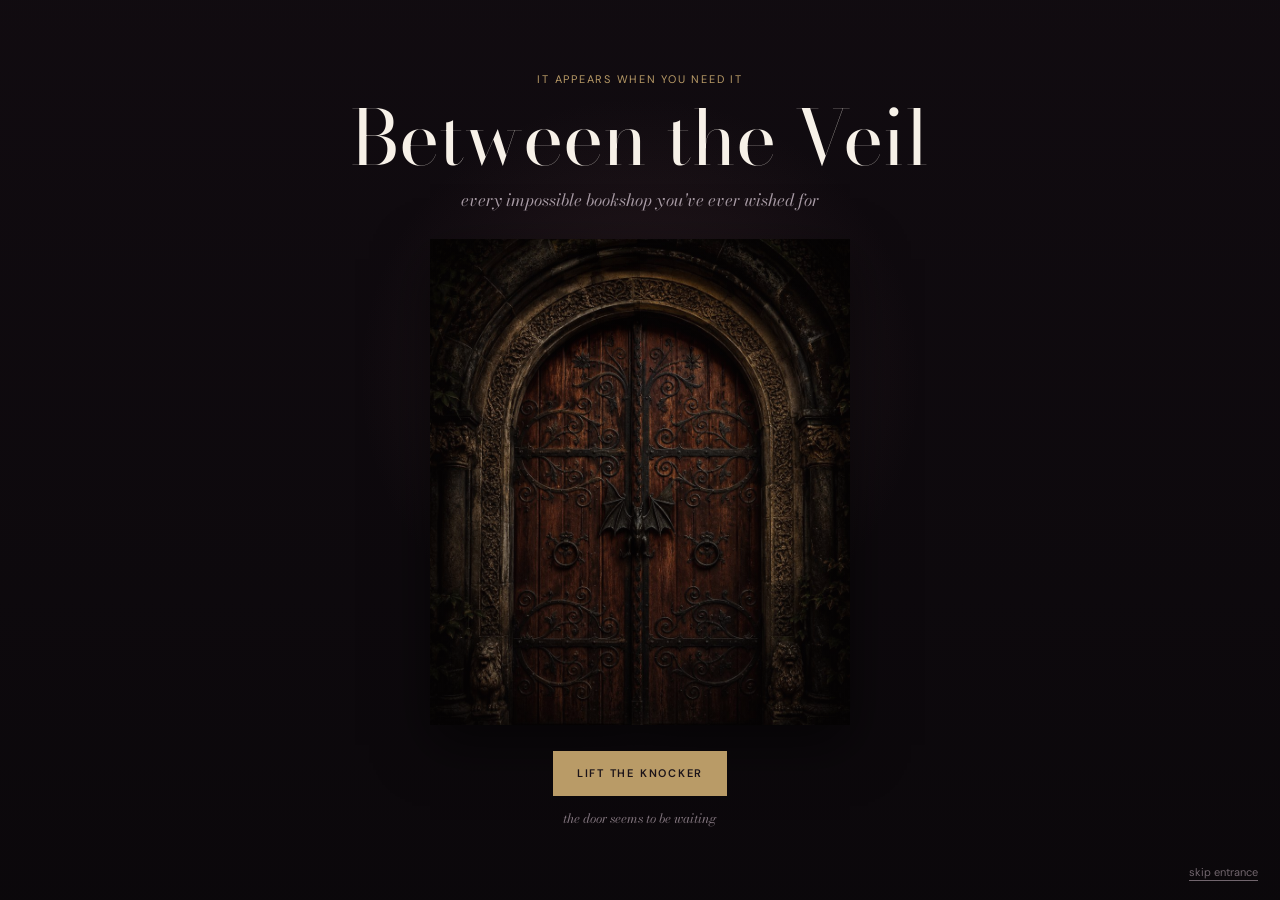
==== commit 451ed7b8: "refresh" ====
--- a/index.html
+++ b/index.html
@@ -2,477 +2,683 @@
 <html lang="en">
 <head>
   <meta charset="UTF-8" />
-  <meta name="viewport" content="width=device-width, initial-scale=1.0" />
-  <title>Between the Veil — a bookshop that only appears when you wish for it</title>
-  <meta name="description" content="An imaginary romantasy bookshop that only appears when you wish for it. A concept site by Sagewave Web Design, built for authors and bookish small businesses." />
-
-  <meta property="og:title" content="Between the Veil" />
-  <meta property="og:description" content="Every impossible bookshop you've ever wished for. A concept site by Sagewave Web Design." />
-  <meta property="og:type" content="website" />
-  <meta property="og:image" content="img/door-full.jpg" />
-
-  <!-- Fonts: Cinzel (carved display) + Quicksand (soft rounded body).
-       Caveat is the shop's handwriting — used only for the sticky
-       notes stuck to the hero shelves, nowhere else. -->
+
+  <meta
+    name="viewport"
+    content="width=device-width, initial-scale=1.0"
+  />
+
+  <title>Between the Veil | A Concept Bookshop</title>
+
+  <meta
+    name="description"
+    content="Between the Veil is an imaginary independent bookshop concept designed by SageWave Web Design."
+  />
+
+  <!-- Fonts -->
   <link rel="preconnect" href="https://fonts.googleapis.com" />
   <link rel="preconnect" href="https://fonts.gstatic.com" crossorigin />
-  <link href="https://fonts.googleapis.com/css2?family=Cinzel:wght@400;500;600&family=Quicksand:wght@400;500;600&family=Caveat:wght@600;700&display=swap" rel="stylesheet" />
+
+  <link
+    href="https://fonts.googleapis.com/css2?family=Bodoni+Moda:opsz,wght@6..96,400;6..96,500;6..96,600&family=DM+Sans:wght@400;500;600&display=swap"
+    rel="stylesheet"
+  />
 
   <link rel="stylesheet" href="css/style.css" />
 
-  <!-- THE GATE. Must run before first paint, or a returning
-       visitor sees the door flash before it's hidden. This is the
-       only inline script on the site. -->
+  <!--
+    Prevent the entrance from flashing for someone who has
+    already entered during this tab/session.
+  -->
   <script>
     (function () {
-      var entered = false;
-      /* Private browsing can throw on storage access. The door is
-         decorative, so falling back to "show it" is always safe. */
-      try { entered = sessionStorage.getItem('veil-entered') === '1'; }
-      catch (e) { entered = false; }
-      document.documentElement.className += entered ? ' has-entered' : ' is-gated';
+      try {
+        if (sessionStorage.getItem("btv-entered") === "true") {
+          document.documentElement.classList.add("has-entered");
+        } else {
+          document.documentElement.classList.add("is-gated");
+        }
+      } catch (error) {
+        document.documentElement.classList.add("is-gated");
+      }
     })();
   </script>
 </head>
+
 <body>
 
-  <!-- ============================================================
-       SITE NAV — hidden by html.is-gated until you're through
-       ============================================================ -->
-  <header class="sitenav" id="sitenav">
-    <div class="sitenav__inner container">
-      <a class="sitenav__mark" href="index.html">Between the Veil</a>
-      <button class="sitenav__toggle" id="navToggle" aria-expanded="false" aria-controls="navMenu" aria-label="Open menu">
-        <span class="sitenav__bar" aria-hidden="true"></span>
-        <span class="sitenav__bar" aria-hidden="true"></span>
-        <span class="sitenav__bar" aria-hidden="true"></span>
+  <!-- =========================================================
+       ENTRANCE
+       ========================================================= -->
+
+  <section class="threshold" id="threshold" aria-label="Enter the bookshop">
+
+    <div class="threshold__wash" aria-hidden="true"></div>
+
+    <div class="threshold__copy">
+      <p class="threshold__kicker">
+        it appears when you need it
+      </p>
+
+      <p class="threshold__name">
+        Between the Veil
+      </p>
+
+      <p class="threshold__line">
+        every impossible bookshop you've ever wished for
+      </p>
+    </div>
+
+    <div class="door" id="door" aria-hidden="true">
+
+      <div class="door__light"></div>
+
+      <div
+        class="door__half door__half--left"
+        id="doorLeft"
+      ></div>
+
+      <div
+        class="door__half door__half--right"
+        id="doorRight"
+      ></div>
+
+    </div>
+
+    <div class="threshold__action" id="thresholdAction">
+
+      <button
+        class="button button--gold"
+        id="enterButton"
+        type="button"
+      >
+        lift the knocker
       </button>
-      <nav class="sitenav__menu" id="navMenu" aria-label="Main">
-        <a class="sitenav__link" href="index.html">home</a>
-        <a class="sitenav__link" href="shelves.html">shelves</a>
-        <a class="sitenav__link" href="spotlight.html">spotlight</a>
-        <a class="sitenav__link" href="portfolio.html">portfolio</a>
-      </nav>
+
+      <p class="threshold__hint">
+        the door seems to be waiting
+      </p>
+
     </div>
-  </header>
-
-  <!-- ============================================================
-       THE THRESHOLD — the gothic door that swings open into light
-       ============================================================ -->
-  <section class="threshold" id="threshold" aria-label="Entrance">
-    <!-- floating golden motes are injected by js/veil.js -->
-    <div class="motes" id="motes" aria-hidden="true"></div>
-
-    <p class="threshold__whisper">it appears when you need it</p>
-
-    <div class="threshold__center">
-      <p class="threshold__welcome">welcome, mortal, to</p>
-      <!-- Not an <h1>. The threshold is a gate, not content, and it's
-           display:none once you're through — which would leave home
-           with its only h1 hidden. The hero carries it instead. -->
-      <p class="threshold__title">Between the Veil</p>
-      <p class="threshold__sub">every impossible bookshop<br />you&rsquo;ve ever wished for</p>
-    </div>
-
-    <!-- The door: a warm glow sits behind two halves that swing apart -->
-    <div class="door" id="door">
-      <div class="door__glow" aria-hidden="true"></div>
-      <div class="door__half door__half--left"  id="doorLeft"  aria-hidden="true"></div>
-      <div class="door__half door__half--right" id="doorRight" aria-hidden="true"></div>
-    </div>
-
-    <!-- Step 1: knock -->
-    <div class="wish" id="wish">
-      <button class="btn btn--gold" id="wishBtn">lift the knocker</button>
-      <p class="wish__hint">go on. it&rsquo;s expecting you.</p>
-    </div>
-
-    <!-- Step 2: the doors have opened; invite them through -->
-    <p class="threshold__parted" id="parted">
-      the doors give way&hellip;<br /><span>step through</span>
-    </p>
-
-    <!-- Nobody should be trapped outside by an animation -->
-    <button class="threshold__skip" id="skipBtn">skip &rsaquo;</button>
+
+    <button
+      class="threshold__skip"
+      id="skipEntrance"
+      type="button"
+    >
+      skip entrance
+    </button>
+
   </section>
 
-  <!-- ============================================================
-       HOME — revealed after you step through
-       ============================================================ -->
-  <main class="shop" id="shop">
-
-    <!-- THE BOOKCASE — the hero.
-         A shop's bookcase you can actually use. The heading is
-         propped on the top shelf; the moods stand as book spines you
-         can pull; three objects lead deeper into the shop; and the
-         fox sleeps through the whole thing. It replaces both the old
-         text hero and the separate "browse by mood" spine row — the
-         spines live here now, so nothing is said twice. -->
-    <section class="hero" aria-label="Welcome to the shop">
-      <div class="container">
-        <div class="bookcase">
-
-          <!-- the carved crown of the case -->
-          <p class="bookcase__crown">Between the Veil</p>
-
-          <!-- SHELF ONE — the heading, propped like a shop sign -->
-          <div class="bookcase__shelf bookcase__shelf--sign">
-            <p class="hero__eyebrow">you&rsquo;re through &#10022; mind the sleeping fox</p>
-            <!-- Home's only h1. The threshold's title is display:none
-                 once you're through, so the hero has to carry it. It
-                 also finishes the thought the gate started: the door
-                 promised "every impossible bookshop you've ever wished
-                 for" — this says what became of it. -->
-            <h1 class="hero__heading">every impossible bookshop, conjured into a website</h1>
-          </div>
-
-          <!-- SHELF TWO — the moods, stood as spines, and the fox
-               asleep at the end. Each spine deep-links to its shelf;
-               shelves.js reads the #hash and lands on that mood. -->
-          <div class="bookcase__shelf bookcase__shelf--books">
-
-            <!-- Two shelf-talkers, in the shop's own handwriting: the
-                 one thing a visitor can't tell by looking is that the
-                 spines are doors. The short note (left) calls the
-                 action and points at the books; the longer one (right)
-                 says what's behind them. Both decorative and
-                 pointer-events:none, so a tap falls straight through
-                 to the book behind. -->
-            <span class="sticky sticky--pull" aria-hidden="true">
-              pull your<b>desires</b>
-              <svg class="sticky__arrow" viewBox="0 0 46 42" xmlns="http://www.w3.org/2000/svg">
-                <path d="M6 8 C24 6 40 16 39 34" fill="none" stroke="#4a3a1e" stroke-width="2.6" stroke-linecap="round"/>
-                <path d="M39 34 L31 30 M39 34 L41 25" fill="none" stroke="#4a3a1e" stroke-width="2.6" stroke-linecap="round"/>
-              </svg>
+
+  <!-- =========================================================
+       MAIN SITE
+       ========================================================= -->
+
+  <div class="site-shell" id="siteShell">
+
+    <!-- NAV -->
+
+    <header class="nav">
+
+      <div class="nav__inner wrap">
+
+        <a class="nav__brand" href="#top">
+          Between the Veil
+        </a>
+
+        <nav class="nav__links" aria-label="Main navigation">
+          <a href="#browse">browse</a>
+          <a href="#indie">indie shelf</a>
+          <a href="#wishing">make a wish</a>
+        </nav>
+
+      </div>
+
+    </header>
+
+
+    <main id="top">
+
+      <!-- =====================================================
+           HERO / POST-DOOR MOMENT
+           ===================================================== -->
+
+      <section class="intro section">
+
+        <div class="wrap intro__grid">
+
+          <div class="intro__copy reveal">
+
+            <p class="eyebrow">
+              independent books · questionable decisions
+            </p>
+
+            <h1>
+              Not all readers
+              <br />
+              shop by <em>genre.</em>
+            </h1>
+
+            <p class="intro__lede">
+              Some of us walk into a bookstore already knowing
+              exactly how we want to feel.
+            </p>
+
+            <a class="text-link" href="#browse">
+              browse by feeling
+              <span aria-hidden="true">↓</span>
+            </a>
+
+          </div>
+
+
+          <div class="intro__visual reveal">
+
+            <div class="intro__photo">
+
+              <div class="intro__photo-note">
+                <span>Tonight's recommendation</span>
+
+                <strong>
+                  something romantic,
+                  dangerous,
+                  and objectively a bad idea
+                </strong>
+              </div>
+
+            </div>
+
+            <p class="intro__caption">
+              Between the Veil doesn't believe in alphabetical order.
+            </p>
+
+          </div>
+
+        </div>
+
+      </section>
+
+
+      <!-- =====================================================
+           BROWSE BY FEELING
+           ===================================================== -->
+
+      <section class="browse section section--paper" id="browse">
+
+        <div class="wrap">
+
+          <div class="section-heading reveal">
+
+            <p class="eyebrow eyebrow--dark">
+              the shelves
+            </p>
+
+            <div class="section-heading__split">
+
+              <h2>
+                Browse by feeling,
+                <br />
+                not genre.
+              </h2>
+
+              <p>
+                Pick the mood first. We'll worry about
+                cataloguing later.
+              </p>
+
+            </div>
+
+          </div>
+
+
+          <!-- MOOD CONTROLS -->
+
+          <div
+            class="mood-tabs reveal"
+            id="moodTabs"
+            role="group"
+            aria-label="Choose a reading mood"
+          >
+
+            <button
+              class="mood-tab is-active"
+              data-mood="enemies"
+              aria-pressed="true"
+            >
+              enemies to lovers
+            </button>
+
+            <button
+              class="mood-tab"
+              data-mood="grey"
+              aria-pressed="false"
+            >
+              morally grey
+            </button>
+
+            <button
+              class="mood-tab"
+              data-mood="touch"
+              aria-pressed="false"
+            >
+              touch her & die
+            </button>
+
+            <button
+              class="mood-tab"
+              data-mood="onebed"
+              aria-pressed="false"
+            >
+              only one bed
+            </button>
+
+            <button
+              class="mood-tab"
+              data-mood="fae"
+              aria-pressed="false"
+            >
+              fae + bad decisions
+            </button>
+
+          </div>
+
+
+          <!-- BOOKS RENDER HERE -->
+
+          <div
+            class="book-grid reveal"
+            id="bookGrid"
+            aria-live="polite"
+          ></div>
+
+
+          <div class="browse__footer reveal">
+
+            <p id="shelfNote">
+              currently pulling from the enemies-to-lovers shelf
+            </p>
+
+          </div>
+
+        </div>
+
+      </section>
+
+
+      <!-- =====================================================
+           SMALL BREAK / QUOTE
+           ===================================================== -->
+
+      <section class="interlude">
+
+        <div class="wrap interlude__inner reveal">
+
+          <p>
+            “I don't need another fantasy novel.”
+          </p>
+
+          <strong>
+            You have said this before.
+            It has never been true.
+          </strong>
+
+        </div>
+
+      </section>
+
+
+      <!-- =====================================================
+           INDIE AUTHOR FEATURE
+           ===================================================== -->
+
+      <section class="indie section" id="indie">
+
+        <div class="wrap">
+
+          <div class="section-heading section-heading--light reveal">
+
+            <p class="eyebrow">
+              the indie shelf
+            </p>
+
+            <div class="section-heading__split">
+
+              <h2>
+                Small press.
+                <br />
+                Big feelings.
+              </h2>
+
+              <p>
+                A rotating shelf for the stories that deserve
+                somewhere better to live than a retailer link.
+              </p>
+
+            </div>
+
+          </div>
+
+
+          <div class="author-feature reveal">
+
+            <!-- VISUAL -->
+
+            <div
+              class="author-feature__art tone-plum"
+              id="authorArt"
+              aria-hidden="true"
+            >
+
+              <div class="author-feature__moon"></div>
+
+              <div class="author-feature__book">
+
+                <span id="authorBookSmall">
+                  The Salt-Wife's Daughter
+                </span>
+
+              </div>
+
+              <span class="author-feature__issue">
+                indie shelf / 01
+              </span>
+
+            </div>
+
+
+            <!-- COPY -->
+
+            <div class="author-feature__copy">
+
+              <p class="author-feature__label">
+                this month's find
+              </p>
+
+              <h3 id="authorName">
+                Wren Alcott
+              </h3>
+
+              <p
+                class="author-feature__title"
+                id="authorBook"
+              >
+                The Salt-Wife's Daughter
+              </p>
+
+              <p
+                class="author-feature__description"
+                id="authorDescription"
+              >
+                A lighthouse keeper's daughter marries the sea to
+                settle her father's debt, then discovers the ocean
+                has terms of its own.
+              </p>
+
+              <blockquote id="authorQuote">
+                “I got tired of waiting for someone to invent the shelf.
+                So I built one.”
+              </blockquote>
+
+              <div class="author-feature__meta">
+
+                <span id="authorGenre">
+                  gothic romantasy
+                </span>
+
+                <span aria-hidden="true">·</span>
+
+                <span id="authorYear">
+                  self-published, 2025
+                </span>
+
+              </div>
+
+              <button
+                class="text-link text-link--button"
+                id="nextAuthor"
+                type="button"
+              >
+                meet another author
+                <span aria-hidden="true">→</span>
+              </button>
+
+            </div>
+
+          </div>
+
+        </div>
+
+      </section>
+
+
+      <!-- =====================================================
+           WISHING TABLE
+           ===================================================== -->
+
+      <section
+        class="wishing section section--paper"
+        id="wishing"
+      >
+
+        <div class="wrap wishing__wrap">
+
+          <div class="wishing__intro reveal">
+
+            <p class="eyebrow eyebrow--dark">
+              the wishing table
+            </p>
+
+            <h2>
+              What should
+              <br />
+              the shop carry next?
+            </h2>
+
+            <p>
+              Tap one, or leave your own request.
+              No mystical council approval required.
+            </p>
+
+          </div>
+
+
+          <div class="wish-panel reveal">
+
+            <div
+              class="wish-options"
+              id="wishOptions"
+              role="group"
+              aria-label="Wish for a product"
+            >
+
+              <button
+                class="wish-card"
+                type="button"
+                data-wish="annotation tabs in six moods"
+              >
+
+                <span class="wish-card__number">
+                  01
+                </span>
+
+                <strong>
+                  annotation tabs
+                </strong>
+
+                <span>
+                  in six moods
+                </span>
+
+              </button>
+
+
+              <button
+                class="wish-card"
+                type="button"
+                data-wish="a candle for staying up irresponsibly late"
+              >
+
+                <span class="wish-card__number">
+                  02
+                </span>
+
+                <strong>
+                  reader candle
+                </strong>
+
+                <span>
+                  for staying up irresponsibly late
+                </span>
+
+              </button>
+
+
+              <button
+                class="wish-card"
+                type="button"
+                data-wish="a sleeping fox book weight"
+              >
+
+                <span class="wish-card__number">
+                  03
+                </span>
+
+                <strong>
+                  book weight
+                </strong>
+
+                <span>
+                  sleeping fox, obviously
+                </span>
+
+              </button>
+
+            </div>
+
+
+            <form class="wish-form" id="wishForm">
+
+              <label for="wishInput">
+                or ask for something else
+              </label>
+
+              <div class="wish-form__row">
+
+                <input
+                  id="wishInput"
+                  type="text"
+                  maxlength="70"
+                  autocomplete="off"
+                  placeholder="something oddly specific..."
+                />
+
+                <button
+                  class="button button--ink"
+                  type="submit"
+                >
+                  make the wish
+                </button>
+
+              </div>
+
+            </form>
+
+
+            <div
+              class="wish-result"
+              id="wishResult"
+              aria-live="polite"
+              hidden
+            >
+
+              <span>
+                wish received
+              </span>
+
+              <strong id="wishResultText"></strong>
+
+            </div>
+
+          </div>
+
+        </div>
+
+      </section>
+
+
+      <!-- =====================================================
+           SAGEWAVE REVEAL
+           ===================================================== -->
+
+      <section class="reveal-section section">
+
+        <div class="wrap reveal-section__inner reveal">
+
+          <p class="eyebrow">
+            okay, breaking character
+          </p>
+
+          <h2>
+            The bookstore
+            <br />
+            isn't real.
+            <br />
+            <em>The possibility is.</em>
+          </h2>
+
+          <p class="reveal-section__body">
+            A concept website for indie authors and bookish
+            small businesses that deserve somewhere better
+            to send people than a collection of retailer links.
+          </p>
+
+          <div class="reveal-section__signature">
+
+            <span>
+              Concept + web design
             </span>
-            <span class="sticky sticky--realm" aria-hidden="true">
-              every spine opens a realm of trope picks
-            </span>
-
-            <a class="shelf shelf--rose" href="shelves.html#enemies">enemies to lovers</a>
-            <a class="shelf shelf--moss" href="shelves.html#grey">morally grey</a>
-            <a class="shelf shelf--gold" href="shelves.html#touch">touch her &amp; die</a>
-            <a class="shelf shelf--rose" href="shelves.html#onebed">only one bed</a>
-            <a class="shelf shelf--moss" href="shelves.html#fae">fae, bad ideas</a>
-
-            <!-- the fox. Decorative, and content to stay that way. -->
-            <span class="fox" aria-hidden="true">
-              <svg class="fox__svg" viewBox="0 0 150 100" xmlns="http://www.w3.org/2000/svg">
-                <!-- brush tail, curling up over the hindquarters -->
-                <path d="M96 80 C132 84 152 58 138 34 C133 25 124 22 116 24 C128 34 126 52 112 62 C104 68 96 70 90 72 Z" fill="#b06f3c"/>
-                <path d="M116 24 C124 22 133 25 138 34 C141 40 141 47 139 53 C132 41 124 31 116 24 Z" fill="#efe3ca"/>
-                <!-- body loaf -->
-                <path d="M22 78 C16 58 30 48 54 47 C92 45 116 56 120 72 C122 81 112 85 98 85 L40 85 C28 85 24 83 22 78 Z" fill="#c17d47"/>
-                <!-- front paw, tucked -->
-                <path d="M40 85 C40 78 48 74 58 76 C66 78 66 85 66 85 Z" fill="#a3652f"/>
-                <!-- head, resting low at the front -->
-                <path d="M46 66 C36 60 24 62 16 72 C12 77 14 83 22 85 C34 88 48 84 52 76 C54 71 51 68 46 66 Z" fill="#c17d47"/>
-                <!-- ear -->
-                <path d="M44 60 L42 44 L58 56 Z" fill="#b06f3c"/>
-                <path d="M46 57 L45 48 L54 55 Z" fill="#7c4a24"/>
-                <!-- cream cheek + muzzle -->
-                <path d="M16 72 C22 70 30 71 34 76 C30 83 22 86 16 84 C12 81 12 75 16 72 Z" fill="#efe3ca"/>
-                <!-- closed, sleeping eye -->
-                <path d="M30 71 q5 4 10 0" fill="none" stroke="#2a1a10" stroke-width="2" stroke-linecap="round"/>
-                <!-- nose -->
-                <circle cx="15" cy="78" r="3.2" fill="#2a1a10"/>
-                <!-- dreaming -->
-                <g fill="#d9c48f" font-family="Cinzel, serif">
-                  <text x="70" y="30" font-size="12">z</text>
-                  <text x="82" y="20" font-size="9">z</text>
-                  <text x="91" y="12" font-size="6">z</text>
-                </g>
-              </svg>
-            </span>
-          </div>
-
-          <!-- SHELF THREE — three things worth wandering to, stood on
-               the shelf as objects. Each is a real link deeper in. -->
-          <div class="bookcase__shelf bookcase__shelf--props">
-            <a class="prop" href="#this-moon">
-              <span class="prop__icon">
-                <svg viewBox="0 0 84 92" aria-hidden="true" xmlns="http://www.w3.org/2000/svg">
-                  <!-- the almanac hangs from a little ring -->
-                  <circle cx="42" cy="8" r="3.4" fill="none" stroke="#8a6a3a" stroke-width="2"/>
-                  <line x1="42" y1="11" x2="42" y2="15" stroke="#8a6a3a" stroke-width="2"/>
-                  <rect x="14" y="15" width="56" height="64" fill="#efe3c6" stroke="#c9b892" stroke-width="1.5"/>
-                  <rect x="14" y="15" width="56" height="14" fill="#2b2447"/>
-                  <!-- a star in the header band -->
-                  <path d="M22 25 l1 2.2 2.2 1 -2.2 1 -1 2.2 -1 -2.2 -2.2 -1 2.2 -1 Z" fill="#d9c48f"/>
-                  <path d="M60 24 l0.8 1.8 1.8 0.8 -1.8 0.8 -0.8 1.8 -0.8 -1.8 -1.8 -0.8 1.8 -0.8 Z" fill="#d9c48f"/>
-                  <!-- the moon of the month, a carved crescent -->
-                  <circle cx="42" cy="48" r="13" fill="#2b2447"/>
-                  <circle cx="47" cy="45" r="12" fill="#efe3c6"/>
-                  <!-- the phases along the foot -->
-                  <g>
-                    <circle cx="24" cy="71" r="3" fill="none" stroke="#2b2447" stroke-width="1.4"/>
-                    <path d="M34 68 a3 3 0 0 1 0 6 Z" fill="#2b2447"/>
-                    <circle cx="44" cy="71" r="3" fill="#2b2447"/>
-                    <path d="M54 68 a3 3 0 0 0 0 6 Z" fill="#2b2447"/>
-                    <circle cx="64" cy="71" r="3" fill="none" stroke="#2b2447" stroke-width="1.4"/>
-                  </g>
-                </svg>
-              </span>
-              <span class="prop__label">this moon&rsquo;s read</span>
-            </a>
-
-            <a class="prop" href="spotlight.html">
-              <span class="prop__icon">
-                <svg viewBox="0 0 70 100" aria-hidden="true" xmlns="http://www.w3.org/2000/svg">
-                  <defs>
-                    <radialGradient id="candleGlow" cx="0.5" cy="0.5" r="0.5">
-                      <stop offset="0" stop-color="#ffe1a0" stop-opacity="0.9"/>
-                      <stop offset="1" stop-color="#ffe1a0" stop-opacity="0"/>
-                    </radialGradient>
-                  </defs>
-                  <ellipse cx="35" cy="26" rx="24" ry="30" fill="url(#candleGlow)"/>
-                  <!-- the candle -->
-                  <rect x="26" y="42" width="18" height="44" fill="#efe3c6"/>
-                  <rect x="26" y="42" width="5" height="44" fill="#f6eed6"/>
-                  <rect x="39" y="42" width="5" height="44" fill="#d6c6a0"/>
-                  <rect x="34" y="34" width="2" height="9" fill="#3a2a18"/>
-                  <!-- the flame -->
-                  <path d="M35 10 C43 21 42 33 35 37 C28 33 27 21 35 10 Z" fill="#ffcf6b"/>
-                  <path d="M35 19 C39 25 38 33 35 36 C32 33 31 26 35 19 Z" fill="#fff3cf"/>
-                  <!-- the holder -->
-                  <ellipse cx="35" cy="86" rx="15" ry="3.4" fill="#a5814d"/>
-                  <path d="M22 86 L48 86 L44 95 L26 95 Z" fill="#7c5f34"/>
-                </svg>
-              </span>
-              <span class="prop__label">author spotlight</span>
-            </a>
-
-            <a class="prop" href="#wishing">
-              <span class="prop__icon">
-                <svg viewBox="0 0 80 80" aria-hidden="true" xmlns="http://www.w3.org/2000/svg">
-                  <defs>
-                    <radialGradient id="snowFill" cx="0.38" cy="0.32" r="0.85">
-                      <stop offset="0" stop-color="#ffffff"/>
-                      <stop offset="0.6" stop-color="#e9e6f5"/>
-                      <stop offset="1" stop-color="#c7c1e0"/>
-                    </radialGradient>
-                  </defs>
-                  <!-- the little dent of snow it rests in -->
-                  <ellipse cx="40" cy="66" rx="26" ry="6.5" fill="#b9b2d6" opacity="0.35"/>
-                  <circle cx="40" cy="42" r="24" fill="url(#snowFill)"/>
-                  <ellipse cx="32" cy="34" rx="7" ry="5" fill="#ffffff" opacity="0.75"/>
-                  <!-- a wish, catching the light -->
-                  <path d="M60 22 l2 5 5 2 -5 2 -2 5 -2 -5 -5 -2 5 -2 Z" fill="#d9c48f"/>
-                  <path d="M20 18 l1.4 3.4 3.4 1.4 -3.4 1.4 -1.4 3.4 -1.4 -3.4 -3.4 -1.4 3.4 -1.4 Z" fill="#e7d9ad"/>
-                </svg>
-              </span>
-              <span class="prop__label">make a wish</span>
-            </a>
-
-            <!-- The old directory's third door lived here as "how it
-                 was built". Now it's the key on the shelf: the way
-                 behind the veil, to the case study for anyone deciding
-                 whether to hire Sagewave. -->
-            <a class="prop" href="portfolio.html">
-              <span class="prop__icon">
-                <svg viewBox="0 0 92 64" aria-hidden="true" xmlns="http://www.w3.org/2000/svg">
-                  <!-- the bow, an ornate loop -->
-                  <circle cx="22" cy="32" r="15" fill="none" stroke="#cbab5b" stroke-width="6"/>
-                  <circle cx="22" cy="32" r="5" fill="#1a130c"/>
-                  <!-- the shaft -->
-                  <rect x="35" y="29" width="49" height="6" rx="1" fill="#cbab5b"/>
-                  <rect x="35" y="29" width="49" height="2" fill="#e6d29a"/>
-                  <!-- the bit, its teeth -->
-                  <rect x="68" y="35" width="5" height="10" rx="1" fill="#cbab5b"/>
-                  <rect x="78" y="35" width="5" height="14" rx="1" fill="#cbab5b"/>
-                </svg>
-              </span>
-              <span class="prop__label">how it was built</span>
-            </a>
-          </div>
-
-          <!-- the plinth: an in-world invitation and the door in -->
-          <div class="bookcase__base">
-            <p class="hero__sub">Pull a spine, light a candle, make a wish &mdash; the shop is yours tonight.</p>
-            <a class="btn btn--gold" href="shelves.html">browse the shelves &rsaquo;</a>
+
+            <strong>
+              SageWave Web Design
+            </strong>
+
           </div>
 
         </div>
+
+      </section>
+
+    </main>
+
+
+    <!-- FOOTER -->
+
+    <footer class="footer">
+
+      <div class="wrap footer__inner">
+
+        <p>
+          Between the Veil
+        </p>
+
+        <p>
+          An imaginary bookshop by SageWave Web Design.
+        </p>
+
+        <a href="#top">
+          back to top ↑
+        </a>
+
       </div>
-    </section>
-
-    <!-- The directory that used to sit here is gone: its three doors
-         are all in the hero bookcase now — the spines, the candle,
-         and the key — so repeating them as cards said everything
-         twice. -->
-
-    <!-- THE SPOTLIGHT — promoted. This is the reason the site
-         exists, and it was sitting fifth, below the fold. -->
-    <section class="section" aria-label="Indie author spotlight">
-      <div class="container">
-        <div class="feature">
-          <div class="feature__portrait" aria-hidden="true">
-            <!-- A moonlit cameo, not a photograph. Wren is invented,
-                 so her portrait is a stylised silhouette rather than a
-                 fabricated face. Decorative; the frame is aria-hidden. -->
-            <svg class="portrait" viewBox="0 0 240 300" xmlns="http://www.w3.org/2000/svg">
-              <defs>
-                <radialGradient id="moonGlow" cx="0.5" cy="0.5" r="0.5">
-                  <stop offset="0" stop-color="#f6efda" stop-opacity="0.72"/>
-                  <stop offset="0.5" stop-color="#ecd9a8" stop-opacity="0.28"/>
-                  <stop offset="1" stop-color="#ecd9a8" stop-opacity="0"/>
-                </radialGradient>
-                <linearGradient id="figureFill" x1="0" y1="0" x2="0" y2="1">
-                  <stop offset="0" stop-color="#8676a6"/>
-                  <stop offset="0.55" stop-color="#4a3a68"/>
-                  <stop offset="1" stop-color="#221a3a"/>
-                </linearGradient>
-              </defs>
-              <circle cx="132" cy="112" r="80" fill="url(#moonGlow)"/>
-              <circle cx="132" cy="112" r="46" fill="#f6efda" opacity="0.2"/>
-              <g fill="#d9c48f">
-                <path d="M196 72 l1.6 4 4 1.6 -4 1.6 -1.6 4 -1.6 -4 -4 -1.6 4 -1.6 Z" opacity="0.9"/>
-                <path d="M64 60 l1.1 2.6 2.6 1.1 -2.6 1.1 -1.1 2.6 -1.1 -2.6 -2.6 -1.1 2.6 -1.1 Z" opacity="0.75"/>
-                <path d="M188 150 l1 2.4 2.4 1 -2.4 1 -1 2.4 -1 -2.4 -2.4 -1 2.4 -1 Z" opacity="0.7"/>
-              </g>
-              <ellipse cx="192" cy="150" rx="20" ry="27" transform="rotate(14 192 150)" fill="#241a3a"/>
-              <path d="M132 56 C171 58 193 84 191 117 C189 151 166 166 157 190 C171 218 202 254 218 300 L22 300 C40 250 82 224 101 205 C111 194 113 184 113 176 C113 169 110 165 106 162 C102 159 100 157 101 154 C98 152 97 150 99 147 C101 144 101 142 98 140 C94 138 90 138 86 137 C82 134 80 131 81 128 C82 123 86 120 94 115 C97 109 95 104 96 100 C98 82 111 63 132 56 Z" fill="url(#figureFill)"/>
-              <path d="M100 90 C105 63 123 49 143 50 C175 51 197 84 193 123 C189 110 182 100 171 95 C156 88 138 86 122 88 C113 89 106 89 100 90 Z" fill="#271c46"/>
-              <path d="M100 90 C112 76 130 71 150 74 C166 77 180 86 190 100" fill="none" stroke="#c8b6d8" stroke-width="1.4" opacity="0.4" stroke-linecap="round"/>
-              <path d="M113 176 C113 169 110 165 106 162 C102 159 100 157 101 154 C98 152 97 150 99 147 C101 144 101 142 98 140 C94 138 90 138 86 137 C82 134 80 131 81 128 C82 123 86 120 94 115 C97 109 95 104 96 100 C98 82 111 63 132 56" fill="none" stroke="#efdcab" stroke-width="2.2" stroke-linecap="round" opacity="0.9"/>
-            </svg>
-          </div>
-          <div>
-            <p class="feature__eyebrow">indie author spotlight</p>
-            <h2 class="feature__title">Wren Alcott</h2>
-            <p class="feature__body"><em>The Salt-Wife&rsquo;s Daughter</em> &mdash; a lighthouse keeper&rsquo;s daughter marries the sea to settle her father&rsquo;s debt, then spends four hundred pages negotiating the terms.</p>
-            <a class="btn btn--moss" href="spotlight/wren-alcott.html">read her feature &rsaquo;</a>
-          </div>
-        </div>
-      </div>
-    </section>
-
-    <!-- Featured reads, demoted below the spotlight and given a job
-         the shelves page can't do: a dated, rotating selection. -->
-    <section class="section" id="this-moon" aria-label="Reading this month">
-      <div class="container">
-        <h2 class="section-title section-title--mid">what we&rsquo;re reading this moon</h2>
-        <div class="reads">
-          <article class="book book--rose">
-            <p class="book__badge book__badge--rose">&#10022;&#10022;&#10022;&#10022;&#10022;&#10022; 6 stars</p>
-            <h3 class="book__title">The Serpent and the Wings of Night</h3>
-            <p class="book__author">Carissa Broadbent</p>
-            <p class="book__line">vampire trials. devotion as a weapon.</p>
-          </article>
-          <article class="book book--moss">
-            <p class="book__badge book__badge--moss">staff pick &#183; wept openly</p>
-            <h3 class="book__title">House of Earth and Blood</h3>
-            <p class="book__author">Sarah J. Maas</p>
-            <p class="book__line">grief, glitter, and a very protective male.</p>
-          </article>
-          <article class="book book--gold">
-            <p class="book__badge book__badge--gold">the fox&rsquo;s own favourite</p>
-            <h3 class="book__title">Quicksilver</h3>
-            <p class="book__author">Callie Hart</p>
-            <p class="book__line">fae, thief, mutual loathing, extremely unwell.</p>
-          </article>
-        </div>
-      </div>
-    </section>
-
-    <!-- WHAT'S ON.
-         The calendar is fiction, and the closing line says so —
-         which turns the fiction into the sales argument rather than
-         hiding it. Nobody can be hurt by an imaginary book club the
-         way they could by an imaginary submissions queue: there's
-         no action here that can fail a real person. -->
-    <section class="section" aria-label="Scry with us">
-      <div class="container">
-        <h2 class="section-title section-title--mid">scry with us?</h2>
-        <div class="playbills">
-          <article class="playbill">
-            <span class="playbill__glyph" aria-hidden="true">&#10023;</span>
-            <p class="playbill__when">thursdays &#183; after dark</p>
-            <h3 class="playbill__title">book club by candlelight</h3>
-            <p class="playbill__body">One book a month, argued about properly. Tea and treason provided.</p>
-          </article>
-          <article class="playbill">
-            <span class="playbill__glyph" aria-hidden="true">&#9790;</span>
-            <p class="playbill__when">every new moon</p>
-            <h3 class="playbill__title">blind date with a book</h3>
-            <p class="playbill__body">Wrapped in paper, labelled only with a feeling. No refunds, no peeking.</p>
-          </article>
-          <article class="playbill">
-            <span class="playbill__glyph" aria-hidden="true">&#10070;</span>
-            <p class="playbill__when">sundays at dusk</p>
-            <h3 class="playbill__title">silent reading hour</h3>
-            <p class="playbill__body">Everyone in the same room, nobody speaking. The fox attends. The fox sleeps.</p>
-          </article>
-        </div>
-        
-      </div>
-    </section>
-
-    <!-- THE WISHING TABLE.
-         Interactive: your wishes really are saved (localStorage), so
-         this demonstrates a product-request feature end to end. The
-         crowd tallies are invented. The line labelling them as such was
-         dropped so the fiction reads clean on a screen recording — if
-         this ever goes live as a clickable link, restore it, since
-         implying real communal voting is exactly what the rest of the
-         site avoids. -->
-    <section class="section" id="wishing" aria-label="The wishing table">
-      <div class="container">
-        <div class="wishtable">
-          <span class="wishtable__candle" aria-hidden="true">&#10023;</span>
-          <p class="wishtable__eyebrow">the wishing table</p>
-          <h2 class="wishtable__title">trinkets for the<br />tender-hearted</h2>
-          <p class="wishtable__body">Wish for your heart&rsquo;s desire, or make an offering to Hecate &mdash; and pray she finds it worthy.</p>
-
-          <ul class="wishes" id="wishes"></ul>
-
-          <form class="wishform" id="wishForm">
-            <label class="wishform__label" for="wishInput">wish for something else</label>
-            <div class="wishform__row">
-              <input class="wishform__input" id="wishInput" type="text" maxlength="60"
-                     autocomplete="off" placeholder="a candle that smells like a library" />
-              <button class="btn btn--ghost" type="submit">cast it</button>
-            </div>
-          </form>
-
-          <output class="wishtable__count" id="wishCount"></output>
-        </div>
-      </div>
-    </section>
-
-    <!-- The Sagewave CTA band that used to close the page was removed
-         for the screen-recording cut — the fiction now ends on the
-         wishing table. Restore it (and the footer "real part" note,
-         the hero's Sagewave line, and the nav "let's talk" button) if
-         this ever goes live as a clickable portfolio piece. -->
-
-  </main>
-
-  <!-- ============================================================
-       SITE FOOTER
-       ============================================================ -->
-  <footer class="sitefoot" id="sitefoot">
-    <div class="container">
-      <div class="sitefoot__inner">
-        <div>
-          <p class="sitefoot__mark">Between the Veil</p>
-          <p class="sitefoot__whisper">it appears when you need it</p>
-        </div>
-        <nav aria-label="Footer">
-          <p class="sitefoot__heading">wander</p>
-          <div class="sitefoot__links">
-            <a href="index.html">home</a>
-            <a href="shelves.html">shelves</a>
-            <a href="spotlight.html">spotlight</a>
-            <a href="portfolio.html">portfolio</a>
-          </div>
-        </nav>
-      </div>
-    </div>
-  </footer>
-
-  <script src="js/nav.js" defer></script>
-  <script src="js/veil.js" defer></script>
-  <script src="js/wishes.js" defer></script>
+
+    </footer>
+
+  </div>
+
+
+  <script src="js/main.js" defer></script>
+
 </body>
-</html>
+</html>
--- a/css/style.css
+++ b/css/style.css
@@ -1,1755 +1,1409 @@
 /* ============================================================
-   BETWEEN THE VEIL — a concept bookshop by Sagewave Web Design
-   ------------------------------------------------------------
-   Structure:
-     1. Design tokens (the "faerie twilight" palette + type)
-     2. Base / reset
-     3. Layout primitives (container, section, page header)
-     4. Site nav + site footer (shared by every page but the gate)
-     5. The threshold (the door — index.html only)
-     6. Home
-     7. Shelves
-     8. Spotlight (index + one author)
-     9. Portfolio
-    10. Shared components (buttons, shelves, books, tiles)
-    11. Motion & reduced-motion
-
-   Mobile-first. Three breakpoints, declared once in §3 and
-   echoed per-component where a grid needs to change:
-     phone    ≤ 560px   1 column
-     tablet   ≥ 561px   2 columns, 720px container
-     desktop  ≥ 1024px  3–4 columns, 1140px container
-   ============================================================ */
-
-/* 1. DESIGN TOKENS ------------------------------------------ */
+   BETWEEN THE VEIL
+   Single-page editorial concept
+   ============================================================ */
+
+
+/* ============================================================
+   1. TOKENS
+   ============================================================ */
+
 :root {
-  /* Faerie-twilight palette */
-  --ink:        #0d0918;  /* deepest background */
-  --ink-2:      #120d22;  /* shop background */
-  --ink-3:      #161028;  /* raised panels */
-  --twilight:   #241640;  /* violet mid */
-  --violet-2:   #1a1330;
-  --moss:       #8fae7d;  /* the green accent */
-  --moss-deep:  #1f3a2e;
-  --rose:       #c98fb0;  /* the pink accent */
-  --rose-deep:  #3a2456;
-  --gold:       #d9c48f;  /* candlelight */
-  --gold-deep:  #2e2416;
-  --mist:       #c9c2e0;  /* soft lavender text */
-  --mist-dim:   #a99fc4;
-  --mist-faint: #7d759c;
-  --parchment:  #f4eeff;  /* near-white for headings */
-
-  /* Hairlines, derived from --mist so they sit in the palette */
-  --rule:      rgba(201, 194, 224, 0.16);
-  --rule-soft: rgba(201, 194, 224, 0.08);
-
-  /* Type */
-  --display: 'Cinzel', Georgia, serif;
-  --voice:   'Quicksand', 'Trebuchet MS', sans-serif;
-
-  /* Rhythm.
-     Corners are square on purpose. Books have square corners;
-     rounded rectangles are the most generic shape on the web and
-     they were fighting the whole premise. Everything below is
-     built out of book anatomy instead — spines, page edges,
-     bookmark tails, foil stamping, library-card ruling. */
-  --pad: 14px;
-  --radius: 0px;
-  --radius-pill: 0px;
-
-  /* Book-shape kit */
-  --spine-w: 10px;                              /* card spine width */
-  --gilt: rgba(217, 196, 143, 0.45);            /* stamped-gold rule */
-  --gilt-faint: rgba(217, 196, 143, 0.18);
-  --shelf-wood: linear-gradient(180deg, #3d2e1d, #221a11 60%, #150f0a);
-  /* the fanned edge of a closed book */
-  --page-edge: repeating-linear-gradient(
-     180deg, rgba(244,238,255,0.20) 0 1px, transparent 1px 3px);
-  /* faint laid-paper texture for parchment panels */
-  --laid: repeating-linear-gradient(
-     90deg, rgba(244,238,255,0.022) 0 1px, transparent 1px 4px);
-  --gutter: 16px;
-  --measure: 65ch;   /* comfortable reading width for body copy */
-  --nav-h: 58px;
-}
-
-/* 2. BASE / RESET ------------------------------------------- */
-* { margin: 0; padding: 0; box-sizing: border-box; -webkit-tap-highlight-color: transparent; }
+
+  --ink: #130e13;
+  --ink-soft: #1b141a;
+  --plum: #2a1825;
+  --wine: #46242f;
+
+  --paper: #eee6da;
+  --paper-deep: #ded2c1;
+
+  --cream: #f7f1e8;
+  --gold: #b99b67;
+
+  --moss: #66705b;
+  --rose: #9a6578;
+
+  --text-light: #ddd3db;
+  --text-muted: #a89ba5;
+
+  --text-dark: #282125;
+  --text-dark-muted: #6b6265;
+
+  --line-light: rgba(255, 255, 255, 0.12);
+  --line-dark: rgba(40, 33, 37, 0.18);
+
+  --serif: "Bodoni Moda", Georgia, serif;
+  --sans: "DM Sans", Arial, sans-serif;
+
+  --wrap: 1180px;
+  --gutter: clamp(20px, 4vw, 52px);
+
+  --ease: cubic-bezier(0.2, 0.7, 0.2, 1);
+}
+
+
+/* ============================================================
+   2. RESET
+   ============================================================ */
+
+* {
+  box-sizing: border-box;
+  margin: 0;
+  padding: 0;
+}
 
 html {
+  scroll-behavior: smooth;
   background: var(--ink);
-  scroll-behavior: smooth;
-  /* anchor links land below the sticky nav instead of under it */
-  scroll-padding-top: calc(var(--nav-h) + 16px);
 }
 
 body {
-  min-height: 100%;
+  min-height: 100vh;
   background: var(--ink);
-  color: var(--mist);
-  font-family: var(--voice);
+  color: var(--text-light);
+  font-family: var(--sans);
   line-height: 1.6;
   -webkit-font-smoothing: antialiased;
 }
 
-/* THE GATE.
-   A tiny inline script in index.html's <head> stamps one of these
-   on <html> before first paint — deferred JS would let the door
-   flash for a returning visitor. veil.js swaps is-gated off the
-   moment you step through.
-
-   With JS disabled neither class lands, so everything renders:
-   door on top, home beneath it. Degrades to a long scroll, which
-   is the right failure. */
-html.is-gated, html.is-gated body { overflow: hidden; height: 100%; }
-html.is-gated .sitenav,
-html.is-gated .shop,
-html.is-gated .sitefoot { display: none; }
-html.has-entered .threshold { display: none; }
-
-h1, h2, h3, h4 {
-  font-family: var(--display);
-  font-weight: 500;
-  color: var(--parchment);
-  line-height: 1.12;
-  text-wrap: balance;
-}
-
-em { font-style: italic; }
-img { max-width: 100%; display: block; }
-
-a { color: var(--gold); }
-
-/* One visible focus ring for the whole site. */
-a:focus-visible,
-button:focus-visible {
-  outline: 2px solid var(--gold);
-  outline-offset: 3px;
-  border-radius: 4px;
-}
-
-/* 3. LAYOUT PRIMITIVES -------------------------------------- */
-.container {
+button,
+input {
+  font: inherit;
+}
+
+button {
+  cursor: pointer;
+}
+
+a {
+  color: inherit;
+}
+
+img {
+  display: block;
+  max-width: 100%;
+}
+
+::selection {
+  background: var(--rose);
+  color: var(--cream);
+}
+
+
+/* ============================================================
+   3. GATE
+   ============================================================ */
+
+html.is-gated,
+html.is-gated body {
+  overflow: hidden;
+}
+
+html.is-gated .site-shell {
+  display: none;
+}
+
+html.has-entered .threshold {
+  display: none;
+}
+
+
+/* ============================================================
+   4. SHARED LAYOUT
+   ============================================================ */
+
+.wrap {
   width: 100%;
-  max-width: 560px;
-  margin: 0 auto;
-  padding: 0 var(--gutter);
-}
-
-.section { padding: 40px 0; }
-.section--tight { padding: 24px 0; }
-
-/* A band that breaks out to full width with its own ground —
-   used for the CTA so the tonal shift signals "this part is real". */
-.band {
-  padding: 48px 0;
-  border-top: 1px solid var(--rule-soft);
-  border-bottom: 1px solid var(--rule-soft);
-}
-
-.page-head { padding: 32px 0 8px; text-align: center; }
-.page-head__eyebrow {
+  max-width: var(--wrap);
+  margin-inline: auto;
+  padding-inline: var(--gutter);
+}
+
+.section {
+  padding-block: clamp(76px, 10vw, 150px);
+}
+
+.section--paper {
+  background: var(--paper);
+  color: var(--text-dark);
+}
+
+.eyebrow {
+  margin-bottom: 18px;
+
   font-size: 11px;
+  font-weight: 600;
   letter-spacing: 0.18em;
   text-transform: uppercase;
+
   color: var(--gold);
 }
-.page-head__title { font-size: 30px; margin-top: 10px; }
-.page-head__body {
-  font-size: 14px;
-  color: var(--mist-dim);
-  line-height: 1.6;
-  max-width: var(--measure);
-  margin: 12px auto 0;
-}
-
-@media (min-width: 561px) {
-  :root { --gutter: 24px; }
-  .container { max-width: 720px; }
-  .section { padding: 56px 0; }
-  .page-head__title { font-size: 38px; }
-  .page-head__body { font-size: 15px; }
-}
-
-@media (min-width: 1024px) {
-  :root { --gutter: 32px; --nav-h: 68px; }
-  .container { max-width: 1140px; }
-  .section { padding: 72px 0; }
-  .band { padding: 80px 0; }
-  .page-head { padding: 56px 0 16px; }
-  .page-head__title { font-size: 46px; }
-}
-
-/* A left-aligned heading for sections inside a page, as opposed
-   to .page-head__title which is the centred one at the top. */
-.section-title {
-  font-size: 24px;
-  margin-bottom: 20px;
-}
-/* Centred variant — home's sections are centred, the inner pages'
-   are left-aligned against a reading measure. */
-.section-title--mid { text-align: center; }
-
-/* Body copy inside a wide container still needs a reading measure. */
-.prose { max-width: var(--measure); }
-.prose p + p { margin-top: 1em; }
-.prose p { color: var(--mist-dim); line-height: 1.75; }
-
-/* Inline code, portfolio page only — the one place the site
-   speaks in plain technical voice. */
-code {
-  font-family: ui-monospace, 'Cascadia Mono', Menlo, Consolas, monospace;
-  font-size: 0.88em;
+
+.eyebrow--dark {
+  color: #725d47;
+}
+
+.section-heading {
+  margin-bottom: clamp(44px, 7vw, 80px);
+}
+
+.section-heading__split {
+  display: grid;
+  gap: 28px;
+}
+
+.section-heading h2 {
+  max-width: 780px;
+
+  font-family: var(--serif);
+  font-size: clamp(45px, 7vw, 82px);
+  font-weight: 400;
+  line-height: 0.98;
+  letter-spacing: -0.04em;
+}
+
+.section-heading p {
+  max-width: 430px;
+
+  font-size: 15px;
+  color: var(--text-dark-muted);
+}
+
+.section-heading--light p {
+  color: var(--text-muted);
+}
+
+.reveal {
+  opacity: 0;
+  transform: translateY(28px);
+
+  transition:
+    opacity 0.8s var(--ease),
+    transform 0.8s var(--ease);
+}
+
+.reveal.is-visible {
+  opacity: 1;
+  transform: none;
+}
+
+
+/* ============================================================
+   5. BUTTONS + LINKS
+   ============================================================ */
+
+.button {
+  border: 0;
+  padding: 14px 24px;
+
+  font-size: 11px;
+  font-weight: 600;
+  letter-spacing: 0.16em;
+  text-transform: uppercase;
+
+  transition:
+    transform 0.2s ease,
+    background 0.2s ease;
+}
+
+.button:hover {
+  transform: translateY(-2px);
+}
+
+.button--gold {
+  background: var(--gold);
+  color: #1c1419;
+}
+
+.button--ink {
+  background: var(--ink);
+  color: var(--cream);
+}
+
+.text-link {
+  display: inline-flex;
+  align-items: center;
+  gap: 10px;
+
+  margin-top: 28px;
+
+  font-size: 12px;
+  font-weight: 600;
+  letter-spacing: 0.12em;
+  text-transform: uppercase;
+
+  text-decoration: none;
+
+  border-bottom: 1px solid currentColor;
+  padding-bottom: 5px;
+
+  width: max-content;
+}
+
+.text-link span {
+  transition: transform 0.2s ease;
+}
+
+.text-link:hover span {
+  transform: translateY(4px);
+}
+
+.text-link--button {
+  background: none;
   color: var(--gold);
-  background: rgba(217, 196, 143, 0.09);
-  padding: 0.1em 0.4em;
-  border-radius: 4px;
-}
-
-/* Scaffolding notice on the sample spotlight. Delete the markup
-   (and this rule) once a real author has been featured. */
-.sample-note {
-  margin-top: 16px;
-  padding: 12px 16px;
-  border-radius: var(--radius);
-  border: 1px dashed rgba(217, 196, 143, 0.4);
-  background: rgba(217, 196, 143, 0.05);
-  font-size: 13px;
-  font-style: italic;
-  color: var(--mist-dim);
-  line-height: 1.6;
-}
-
-@media (min-width: 1024px) {
-  .section-title { font-size: 32px; }
-}
-
-/* 4. SITE NAV + FOOTER -------------------------------------- */
-.sitenav {
-  position: sticky;
-  top: 0;
-  z-index: 60;
-  background: rgba(13, 9, 24, 0.82);
-  backdrop-filter: blur(12px);
-  -webkit-backdrop-filter: blur(12px);
-  border-bottom: 1px solid var(--rule-soft);
-}
-
-/* The gated landing page hides its nav until you're through. */
-.sitenav[hidden] { display: none; }
-
-.sitenav__inner {
-  height: var(--nav-h);
-  display: flex;
-  align-items: center;
-  justify-content: space-between;
-  gap: 16px;
-}
-
-.sitenav__mark {
-  font-family: var(--display);
-  font-size: 16px;
-  letter-spacing: 0.04em;
-  color: var(--parchment);
-  text-decoration: none;
-  white-space: nowrap;
-}
-
-.sitenav__toggle {
-  width: 40px;
-  height: 40px;
-  display: grid;
-  place-items: center;
-  gap: 5px;
-  background: none;
-  border: none;
-  cursor: pointer;
-  flex: none;
-}
-.sitenav__bar {
-  display: block;
-  width: 22px;
-  height: 1.5px;
-  background: var(--mist);
-  transition: transform 0.28s ease, opacity 0.2s ease;
-}
-.sitenav__toggle[aria-expanded="true"] .sitenav__bar:nth-child(1) { transform: translateY(6.5px) rotate(45deg); }
-.sitenav__toggle[aria-expanded="true"] .sitenav__bar:nth-child(2) { opacity: 0; }
-.sitenav__toggle[aria-expanded="true"] .sitenav__bar:nth-child(3) { transform: translateY(-6.5px) rotate(-45deg); }
-
-/* Phone: the menu is a veil that draws across the screen.
-
-   Positioned ABSOLUTE, not fixed, and that's deliberate. .sitenav
-   carries a backdrop-filter, which per spec makes it the containing
-   block for fixed-position descendants — so `position: fixed` here
-   resolved against the 58px nav bar instead of the viewport and
-   collapsed the panel to zero height. Absolute against .sitenav is
-   explicit about what it's measuring from, and can't silently break
-   again if the bar's filter changes.
-
-   The ground is fully opaque. A translucent veil over a busy page
-   is prettier and unreadable, and this is a menu. */
-.sitenav__menu {
-  position: absolute;
-  top: 100%;
-  left: 0;
-  right: 0;
-  height: calc(100vh - var(--nav-h));
-  height: calc(100dvh - var(--nav-h));
-  z-index: 55;
+  border-top: 0;
+  border-left: 0;
+  border-right: 0;
+}
+
+.text-link--button:hover span {
+  transform: translateX(5px);
+}
+
+
+/* ============================================================
+   6. THRESHOLD / DOOR
+   ============================================================ */
+
+.threshold {
+  position: relative;
+
+  min-height: 100vh;
+  min-height: 100svh;
+
   display: flex;
   flex-direction: column;
   align-items: center;
   justify-content: center;
-  gap: 14px;
-  background: linear-gradient(180deg, #140e28 0%, #0a0614 100%);
-  border-top: 1px solid var(--rule-soft);
+
+  overflow: hidden;
+
+  padding: 40px 20px;
+
+  text-align: center;
+
+  background:
+    linear-gradient(
+      rgba(15, 9, 14, 0.55),
+      rgba(10, 7, 10, 0.88)
+    ),
+    #130e13;
+}
+
+.threshold__wash {
+  position: absolute;
+  inset: 0;
+
+  pointer-events: none;
+
+  background:
+    radial-gradient(
+      circle at 50% 42%,
+      rgba(133, 86, 92, 0.22),
+      transparent 34%
+    );
+}
+
+.threshold__copy {
+  position: relative;
+  z-index: 5;
+
+  margin-bottom: 25px;
+}
+
+.threshold__kicker {
+  margin-bottom: 10px;
+
+  color: var(--gold);
+
+  font-size: 11px;
+  letter-spacing: 0.16em;
+  text-transform: uppercase;
+}
+
+.threshold__name {
+  color: var(--cream);
+
+  font-family: var(--serif);
+  font-size: clamp(42px, 7vw, 76px);
+  line-height: 1;
+}
+
+.threshold__line {
+  margin-top: 12px;
+
+  color: var(--text-muted);
+
+  font-family: var(--serif);
+  font-size: 17px;
+  font-style: italic;
+}
+
+.door {
+  position: relative;
+  z-index: 2;
+
+  width: min(420px, 74vw);
+  height: min(54vh, 600px);
+
+  perspective: 1400px;
+}
+
+.door__light {
+  position: absolute;
+
+  inset: 4% 14% 0;
+
+  background:
+    radial-gradient(
+      ellipse at center,
+      rgba(255, 220, 153, 0.95),
+      rgba(194, 122, 65, 0.48) 42%,
+      transparent 72%
+    );
+
+  opacity: 0.15;
+
+  transition:
+    opacity 1.4s ease,
+    transform 1.4s ease;
+
+  transform: scaleX(0.35);
+}
+
+.door.is-opening .door__light {
+  opacity: 0.95;
+  transform: scaleX(1.2);
+}
+
+.door__half {
+  position: absolute;
+  top: 0;
+
+  width: 50%;
+  height: 100%;
+
+  background-color: #2b201d;
+  background-size: cover;
+
+  backface-visibility: hidden;
+
+  transition:
+    transform 1.7s cubic-bezier(0.5, 0, 0.2, 1);
+
+  box-shadow: 0 20px 50px rgba(0, 0, 0, 0.55);
+}
+
+.door__half--left {
+  left: 0;
+
+  background-image:
+    linear-gradient(
+      rgba(37, 21, 22, 0.12),
+      rgba(18, 10, 12, 0.25)
+    ),
+    url("../img/door-left.jpg");
+
+  background-position: center;
+
+  transform-origin: left center;
+}
+
+.door__half--right {
+  right: 0;
+
+  background-image:
+    linear-gradient(
+      rgba(37, 21, 22, 0.12),
+      rgba(18, 10, 12, 0.25)
+    ),
+    url("../img/door-right.jpg");
+
+  background-position: center;
+
+  transform-origin: right center;
+}
+
+.door__half--left.is-open {
+  transform: rotateY(-106deg);
+}
+
+.door__half--right.is-open {
+  transform: rotateY(106deg);
+}
+
+.threshold__action {
+  position: relative;
+  z-index: 6;
+
+  margin-top: 26px;
+
+  transition:
+    opacity 0.4s ease,
+    transform 0.4s ease;
+}
+
+.threshold__action.is-hidden {
   opacity: 0;
-  visibility: hidden;
-  transition: opacity 0.35s ease, visibility 0.35s;
-}
-.sitenav__menu.is-open { opacity: 1; visibility: visible; }
-
-.sitenav__link {
-  font-family: var(--display);
+  transform: translateY(8px);
+  pointer-events: none;
+}
+
+.threshold__hint {
+  margin-top: 12px;
+
+  color: #82757e;
+
+  font-family: var(--serif);
+  font-size: 13px;
+  font-style: italic;
+}
+
+.threshold__skip {
+  position: absolute;
+  z-index: 10;
+
+  right: 22px;
+  bottom: 18px;
+
+  background: none;
+  border: none;
+
+  color: #71656d;
+
+  font-size: 11px;
+  text-decoration: underline;
+  text-underline-offset: 4px;
+}
+
+
+/* ============================================================
+   7. NAV
+   ============================================================ */
+
+.nav {
+  position: sticky;
+  top: 0;
+  z-index: 50;
+
+  background: rgba(19, 14, 19, 0.94);
+
+  border-bottom: 1px solid var(--line-light);
+
+  backdrop-filter: blur(10px);
+}
+
+.nav__inner {
+  min-height: 66px;
+
+  display: flex;
+  align-items: center;
+  justify-content: space-between;
+
+  gap: 24px;
+}
+
+.nav__brand {
+  font-family: var(--serif);
+  font-size: 19px;
+
+  text-decoration: none;
+}
+
+.nav__links {
+  display: flex;
+  gap: 30px;
+}
+
+.nav__links a {
+  color: var(--text-muted);
+
+  font-size: 11px;
+  letter-spacing: 0.12em;
+  text-transform: uppercase;
+
+  text-decoration: none;
+
+  transition: color 0.2s ease;
+}
+
+.nav__links a:hover {
+  color: var(--cream);
+}
+
+
+/* ============================================================
+   8. INTRO
+   ============================================================ */
+
+.intro {
+  background: var(--ink);
+}
+
+.intro__grid {
+  display: grid;
+  gap: clamp(48px, 8vw, 110px);
+
+  align-items: center;
+}
+
+.intro h1 {
+  max-width: 700px;
+
+  color: var(--cream);
+
+  font-family: var(--serif);
+  font-size: clamp(52px, 8vw, 105px);
+  font-weight: 400;
+  line-height: 0.91;
+  letter-spacing: -0.055em;
+}
+
+.intro h1 em {
+  color: var(--rose);
+  font-weight: 400;
+}
+
+.intro__lede {
+  max-width: 500px;
+
+  margin-top: 32px;
+
+  color: var(--text-muted);
+
+  font-size: 17px;
+}
+
+.intro__visual {
+  position: relative;
+}
+
+.intro__photo {
+  min-height: 480px;
+
+  position: relative;
+
+  background:
+    linear-gradient(
+      to bottom,
+      rgba(10, 7, 10, 0.02),
+      rgba(10, 7, 10, 0.4)
+    ),
+    url("../img/shop-detail.jpg"),
+    linear-gradient(
+      145deg,
+      #39272d,
+      #171116 70%
+    );
+
+  background-size: cover;
+  background-position: center;
+
+  border: 1px solid var(--line-light);
+}
+
+.intro__photo-note {
+  position: absolute;
+
+  left: -18px;
+  bottom: 35px;
+
+  width: min(320px, 80%);
+
+  padding: 20px;
+
+  background: var(--paper);
+
+  color: var(--text-dark);
+
+  transform: rotate(-1.6deg);
+
+  box-shadow: 12px 20px 50px rgba(0, 0, 0, 0.3);
+}
+
+.intro__photo-note span {
+  display: block;
+
+  margin-bottom: 12px;
+
+  color: var(--text-dark-muted);
+
+  font-size: 9px;
+  font-weight: 600;
+  letter-spacing: 0.15em;
+  text-transform: uppercase;
+}
+
+.intro__photo-note strong {
+  font-family: var(--serif);
+  font-size: 21px;
+  font-weight: 500;
+  line-height: 1.25;
+}
+
+.intro__caption {
+  margin-top: 13px;
+
+  color: #7f727b;
+
+  font-size: 11px;
+}
+
+
+/* ============================================================
+   9. BROWSE
+   ============================================================ */
+
+.mood-tabs {
+  display: flex;
+  flex-wrap: wrap;
+
+  gap: 8px;
+
+  padding-bottom: 40px;
+}
+
+.mood-tab {
+  padding: 10px 0;
+
+  margin-right: 22px;
+
+  background: transparent;
+  border: 0;
+  border-bottom: 1px solid transparent;
+
+  color: #7b7073;
+
+  font-family: var(--serif);
+  font-size: 16px;
+
+  transition:
+    color 0.2s ease,
+    border-color 0.2s ease;
+}
+
+.mood-tab:hover {
+  color: var(--text-dark);
+}
+
+.mood-tab.is-active {
+  color: var(--text-dark);
+  border-bottom-color: var(--text-dark);
+}
+
+.book-grid {
+  display: grid;
+  grid-template-columns: repeat(2, 1fr);
+
+  gap: 18px;
+}
+
+.book-card {
+  position: relative;
+
+  min-height: 330px;
+
+  display: flex;
+  flex-direction: column;
+  justify-content: space-between;
+
+  padding: 25px;
+
+  color: var(--cream);
+
+  overflow: hidden;
+
+  transition:
+    transform 0.25s ease,
+    box-shadow 0.25s ease;
+}
+
+.book-card:hover {
+  transform: translateY(-6px);
+
+  box-shadow: 0 22px 40px rgba(49, 38, 41, 0.18);
+}
+
+.book-card--rose {
+  background: #513240;
+}
+
+.book-card--moss {
+  background: #4b5546;
+}
+
+.book-card--gold {
+  background: #625139;
+}
+
+.book-card--plum {
+  background: #37273c;
+}
+
+.book-card__number {
+  color: rgba(255, 255, 255, 0.5);
+
+  font-size: 10px;
+  letter-spacing: 0.16em;
+}
+
+.book-card__middle {
+  margin-block: 55px 30px;
+}
+
+.book-card h3 {
+  max-width: 250px;
+
+  font-family: var(--serif);
+  font-size: clamp(27px, 3vw, 42px);
+  font-weight: 400;
+  line-height: 1;
+}
+
+.book-card__author {
+  margin-top: 10px;
+
+  color: rgba(255, 255, 255, 0.7);
+
+  font-size: 11px;
+  letter-spacing: 0.08em;
+  text-transform: uppercase;
+}
+
+.book-card__comment {
+  max-width: 260px;
+
+  padding-top: 16px;
+
+  border-top: 1px solid rgba(255, 255, 255, 0.2);
+
+  font-family: var(--serif);
+  font-size: 14px;
+  font-style: italic;
+
+  color: rgba(255, 255, 255, 0.78);
+
+  opacity: 0;
+
+  transform: translateY(8px);
+
+  transition:
+    opacity 0.25s ease,
+    transform 0.25s ease;
+}
+
+.book-card:hover .book-card__comment,
+.book-card:focus-within .book-card__comment {
+  opacity: 1;
+  transform: none;
+}
+
+.browse__footer {
+  margin-top: 30px;
+
+  padding-top: 18px;
+
+  border-top: 1px solid var(--line-dark);
+}
+
+.browse__footer p {
+  color: var(--text-dark-muted);
+
+  font-family: var(--serif);
+  font-size: 13px;
+  font-style: italic;
+}
+
+
+/* ============================================================
+   10. INTERLUDE
+   ============================================================ */
+
+.interlude {
+  padding-block: clamp(80px, 11vw, 150px);
+
+  background: var(--wine);
+
+  text-align: center;
+}
+
+.interlude__inner {
+  max-width: 820px;
+}
+
+.interlude p {
+  color: rgba(247, 241, 232, 0.7);
+
+  font-family: var(--serif);
+  font-size: clamp(26px, 4vw, 45px);
+  font-style: italic;
+}
+
+.interlude strong {
+  display: block;
+
+  margin-top: 20px;
+
+  color: var(--cream);
+
+  font-family: var(--serif);
+  font-size: clamp(38px, 6vw, 72px);
+  font-weight: 400;
+  line-height: 1;
+}
+
+
+/* ============================================================
+   11. INDIE AUTHOR
+   ============================================================ */
+
+.indie {
+  background: var(--ink-soft);
+}
+
+.author-feature {
+  display: grid;
+  gap: clamp(38px, 7vw, 85px);
+
+  align-items: center;
+}
+
+.author-feature__art {
+  position: relative;
+
+  min-height: 570px;
+
+  overflow: hidden;
+
+  border: 1px solid var(--line-light);
+
+  transition: background 0.45s ease;
+}
+
+.tone-plum {
+  background: #352339;
+}
+
+.tone-moss {
+  background: #394338;
+}
+
+.tone-wine {
+  background: #4a2832;
+}
+
+.author-feature__moon {
+  position: absolute;
+
+  width: 260px;
+  aspect-ratio: 1;
+
+  border-radius: 50%;
+
+  left: 50%;
+  top: 33%;
+
+  transform: translate(-50%, -50%);
+
+  background: #d9cda9;
+
+  opacity: 0.7;
+}
+
+.author-feature__book {
+  position: absolute;
+
+  width: 210px;
+  height: 320px;
+
+  left: 50%;
+  bottom: 65px;
+
+  transform:
+    translateX(-50%)
+    rotate(-3deg);
+
+  display: grid;
+  place-items: center;
+
+  padding: 28px;
+
+  text-align: center;
+
+  background: #1b141a;
+
+  border: 1px solid rgba(255, 255, 255, 0.18);
+
+  box-shadow: 18px 23px 40px rgba(0, 0, 0, 0.35);
+
+  transition:
+    transform 0.35s ease;
+}
+
+.author-feature__art:hover .author-feature__book {
+  transform:
+    translateX(-50%)
+    rotate(1deg)
+    translateY(-8px);
+}
+
+.author-feature__book span {
+  color: var(--cream);
+
+  font-family: var(--serif);
+  font-size: 30px;
+  line-height: 1;
+}
+
+.author-feature__issue {
+  position: absolute;
+
+  right: 20px;
+  bottom: 18px;
+
+  color: rgba(255, 255, 255, 0.55);
+
+  font-size: 9px;
+  letter-spacing: 0.13em;
+  text-transform: uppercase;
+}
+
+.author-feature__label {
+  color: var(--gold);
+
+  font-size: 10px;
+  font-weight: 600;
+  letter-spacing: 0.16em;
+  text-transform: uppercase;
+}
+
+.author-feature__copy h3 {
+  margin-top: 10px;
+
+  color: var(--cream);
+
+  font-family: var(--serif);
+  font-size: clamp(52px, 7vw, 88px);
+  font-weight: 400;
+  line-height: 0.96;
+}
+
+.author-feature__title {
+  margin-top: 12px;
+
+  color: var(--rose);
+
+  font-family: var(--serif);
   font-size: 22px;
-  letter-spacing: 0.05em;
-  color: var(--mist);
-  text-decoration: none;
-  /* generous enough to be a real tap target, not a 30px sliver */
-  padding: 12px 20px;
-  border-bottom: 1px solid transparent;
-  transition: color 0.2s ease, border-color 0.2s ease, opacity 0.4s ease, transform 0.4s ease;
-}
-.sitenav__link:hover { color: var(--parchment); }
-
-/* Current page: a quiet gold underline, never a filled pill. */
-.sitenav__link[aria-current="page"] {
-  color: var(--parchment);
-  border-bottom-color: var(--gold);
-}
-
-.sitenav__link--gold {
-  color: var(--ink);
-  background: var(--gold);
-  padding: 10px 22px;
-  font-family: var(--voice);
-  font-size: 13px;
+  font-style: italic;
+}
+
+.author-feature__description {
+  max-width: 560px;
+
+  margin-top: 28px;
+
+  color: var(--text-muted);
+
+  font-size: 15px;
+  line-height: 1.75;
+}
+
+.author-feature blockquote {
+  max-width: 580px;
+
+  margin-top: 30px;
+  padding-left: 22px;
+
+  border-left: 1px solid var(--gold);
+
+  color: var(--text-light);
+
+  font-family: var(--serif);
+  font-size: clamp(20px, 2.6vw, 30px);
+  line-height: 1.4;
+}
+
+.author-feature__meta {
+  display: flex;
+  flex-wrap: wrap;
+  gap: 8px;
+
+  margin-top: 26px;
+
+  color: #796e76;
+
+  font-size: 10px;
+  letter-spacing: 0.12em;
+  text-transform: uppercase;
+}
+
+
+/* ============================================================
+   12. WISHING TABLE
+   ============================================================ */
+
+.wishing__wrap {
+  display: grid;
+  gap: clamp(50px, 7vw, 95px);
+}
+
+.wishing__intro h2 {
+  font-family: var(--serif);
+  font-size: clamp(48px, 7vw, 78px);
+  font-weight: 400;
+  line-height: 0.98;
+  letter-spacing: -0.04em;
+}
+
+.wishing__intro > p:last-child {
+  max-width: 400px;
+
+  margin-top: 24px;
+
+  color: var(--text-dark-muted);
+}
+
+.wish-panel {
+  border-top: 1px solid var(--line-dark);
+}
+
+.wish-options {
+  display: grid;
+}
+
+.wish-card {
+  min-height: 150px;
+
+  display: grid;
+  grid-template-columns: 45px 1fr;
+  grid-template-rows: auto auto;
+
+  align-items: center;
+
+  column-gap: 24px;
+
+  padding: 24px 4px;
+
+  text-align: left;
+
+  background: none;
+
+  border: 0;
+  border-bottom: 1px solid var(--line-dark);
+
+  color: var(--text-dark);
+
+  transition:
+    padding-left 0.25s ease,
+    background 0.25s ease;
+}
+
+.wish-card:hover {
+  padding-left: 16px;
+}
+
+.wish-card.is-selected {
+  padding-left: 16px;
+  background: rgba(72, 51, 60, 0.07);
+}
+
+.wish-card__number {
+  grid-row: 1 / 3;
+
+  color: #928486;
+
+  font-size: 10px;
+  letter-spacing: 0.15em;
+}
+
+.wish-card strong {
+  font-family: var(--serif);
+  font-size: 26px;
+  font-weight: 500;
+}
+
+.wish-card > span:last-child {
+  color: var(--text-dark-muted);
+
+  font-size: 12px;
+}
+
+.wish-form {
+  margin-top: 40px;
+}
+
+.wish-form label {
+  display: block;
+
+  margin-bottom: 10px;
+
+  color: var(--text-dark-muted);
+
+  font-size: 10px;
   font-weight: 600;
   letter-spacing: 0.14em;
   text-transform: uppercase;
-  border-bottom: none;
-  /* same foil-stamped rule as .btn--gold */
-  box-shadow: inset 0 0 0 1px var(--gold), inset 0 0 0 2px rgba(13, 9, 24, 0.42);
-}
-.sitenav__link--gold:hover { color: var(--ink); filter: brightness(1.07); }
-
-/* Links fade up in sequence once the veil is across. */
-.sitenav__menu .sitenav__link { opacity: 0; transform: translateY(10px); }
-.sitenav__menu.is-open .sitenav__link { opacity: 1; transform: none; }
-.sitenav__menu.is-open .sitenav__link:nth-child(1) { transition-delay: 0.08s; }
-.sitenav__menu.is-open .sitenav__link:nth-child(2) { transition-delay: 0.14s; }
-.sitenav__menu.is-open .sitenav__link:nth-child(3) { transition-delay: 0.20s; }
-.sitenav__menu.is-open .sitenav__link:nth-child(4) { transition-delay: 0.26s; }
-.sitenav__menu.is-open .sitenav__link:nth-child(5) { transition-delay: 0.32s; }
-
-/* Desktop: a plain horizontal bar, no toggle, no overlay. */
-@media (min-width: 1024px) {
-  .sitenav__toggle { display: none; }
-  .sitenav__mark { font-size: 19px; }
-  .sitenav__menu {
-    position: static;
-    inset: auto;
-    /* the mobile panel's full-screen height must be undone too,
-       or the bar inherits a viewport-tall menu */
-    height: auto;
-    flex-direction: row;
-    align-items: center;
-    gap: 30px;
-    background: none;
-    border-top: none;
-    opacity: 1;
-    visibility: visible;
-  }
-  .sitenav__menu .sitenav__link {
+}
+
+.wish-form__row {
+  display: flex;
+}
+
+.wish-form input {
+  flex: 1;
+
+  min-width: 0;
+
+  padding: 15px 16px;
+
+  color: var(--text-dark);
+
+  background: rgba(255, 255, 255, 0.25);
+
+  border: 1px solid var(--line-dark);
+  border-right: 0;
+
+  outline: 0;
+}
+
+.wish-form input:focus {
+  background: rgba(255, 255, 255, 0.5);
+}
+
+.wish-result {
+  margin-top: 28px;
+
+  padding: 25px;
+
+  background: var(--ink);
+
+  color: var(--cream);
+}
+
+.wish-result span {
+  display: block;
+
+  color: var(--gold);
+
+  font-size: 9px;
+  letter-spacing: 0.16em;
+  text-transform: uppercase;
+}
+
+.wish-result strong {
+  display: block;
+
+  margin-top: 7px;
+
+  font-family: var(--serif);
+  font-size: 25px;
+  font-weight: 400;
+}
+
+
+/* ============================================================
+   13. SAGEWAVE REVEAL
+   ============================================================ */
+
+.reveal-section {
+  background: var(--ink);
+}
+
+.reveal-section__inner {
+  max-width: 980px;
+}
+
+.reveal-section h2 {
+  color: var(--cream);
+
+  font-family: var(--serif);
+  font-size: clamp(55px, 9vw, 112px);
+  font-weight: 400;
+  line-height: 0.88;
+  letter-spacing: -0.055em;
+}
+
+.reveal-section h2 em {
+  color: var(--rose);
+  font-weight: 400;
+}
+
+.reveal-section__body {
+  max-width: 610px;
+
+  margin-top: 42px;
+
+  color: var(--text-muted);
+
+  font-size: 16px;
+  line-height: 1.8;
+}
+
+.reveal-section__signature {
+  display: flex;
+  flex-direction: column;
+  gap: 5px;
+
+  margin-top: 60px;
+
+  padding-top: 22px;
+
+  border-top: 1px solid var(--line-light);
+}
+
+.reveal-section__signature span {
+  color: #756a72;
+
+  font-size: 9px;
+  letter-spacing: 0.15em;
+  text-transform: uppercase;
+}
+
+.reveal-section__signature strong {
+  color: var(--cream);
+
+  font-family: var(--serif);
+  font-size: 24px;
+  font-weight: 400;
+}
+
+
+/* ============================================================
+   14. FOOTER
+   ============================================================ */
+
+.footer {
+  background: #0c090c;
+
+  border-top: 1px solid var(--line-light);
+
+  padding-block: 30px;
+}
+
+.footer__inner {
+  display: flex;
+  flex-wrap: wrap;
+
+  align-items: center;
+  justify-content: space-between;
+
+  gap: 16px;
+}
+
+.footer p,
+.footer a {
+  color: #70666d;
+
+  font-size: 10px;
+}
+
+.footer > .wrap > p:first-child {
+  color: #aaa0a7;
+  font-family: var(--serif);
+  font-size: 14px;
+}
+
+
+/* ============================================================
+   15. DESKTOP
+   ============================================================ */
+
+@media (min-width: 760px) {
+
+  .section-heading__split {
+    grid-template-columns: minmax(0, 1.4fr) minmax(250px, 0.6fr);
+    align-items: end;
+  }
+
+  .intro__grid {
+    grid-template-columns: 1.05fr 0.95fr;
+  }
+
+  .book-grid {
+    grid-template-columns: repeat(4, 1fr);
+  }
+
+  .author-feature {
+    grid-template-columns: 0.85fr 1.15fr;
+  }
+
+  .wishing__wrap {
+    grid-template-columns: 0.75fr 1.25fr;
+    align-items: start;
+  }
+
+}
+
+
+/* ============================================================
+   16. MOBILE
+   ============================================================ */
+
+@media (max-width: 759px) {
+
+  .nav__links {
+    display: none;
+  }
+
+  .intro__photo {
+    min-height: 420px;
+  }
+
+  .intro__photo-note {
+    left: 14px;
+  }
+
+  .book-card {
+    min-height: 285px;
+  }
+
+  .book-card__comment {
     opacity: 1;
     transform: none;
-    transition-delay: 0s;
-    font-family: var(--voice);
-    font-size: 14px;
-    letter-spacing: 0.12em;
-    padding: 4px 2px;
-  }
-  /* Must match the specificity of `.sitenav__menu .sitenav__link`
-     above (0,2,0) or the pill loses its padding and size to it. */
-  .sitenav__menu .sitenav__link--gold {
-    font-size: 13px;
-    padding: 10px 22px;
-  }
-}
-
-/* Footer — stacked on phone, three columns on desktop. */
-.sitefoot {
-  border-top: 1px solid var(--rule-soft);
-  background: #0a0614;
-  padding: 40px 0 32px;
-  margin-top: 24px;
-}
-.sitefoot__inner {
-  display: grid;
-  gap: 28px;
-}
-.sitefoot__mark {
-  font-family: var(--display);
-  font-size: 18px;
-  color: var(--parchment);
-}
-.sitefoot__whisper {
-  font-style: italic;
-  font-size: 13px;
-  color: var(--mist-faint);
-  margin-top: 6px;
-}
-.sitefoot__heading {
-  font-family: var(--voice);
-  font-size: 11px;
-  letter-spacing: 0.18em;
-  text-transform: uppercase;
-  color: var(--mist-faint);
-  margin-bottom: 12px;
-}
-.sitefoot__links { display: grid; gap: 9px; }
-.sitefoot__links a {
-  color: var(--mist-dim);
-  text-decoration: none;
-  font-size: 14px;
-  justify-self: start;
-  border-bottom: 1px solid transparent;
-}
-.sitefoot__links a:hover { color: var(--parchment); border-bottom-color: var(--rule); }
-.sitefoot__note { font-size: 13px; color: var(--mist-dim); line-height: 1.6; }
-.sitefoot__legal {
-  margin-top: 28px;
-  padding-top: 20px;
-  border-top: 1px solid var(--rule-soft);
-  font-size: 12px;
-  font-style: italic;
-  color: #6f6790;
-}
-
-@media (min-width: 1024px) {
-  .sitefoot { padding: 56px 0 36px; }
-  .sitefoot__inner { grid-template-columns: 1.5fr 1fr 1.2fr; gap: 48px; }
-}
-
-/* 5. THE THRESHOLD ------------------------------------------ */
-.threshold {
-  position: relative;
-  min-height: 100vh;
-  min-height: 100svh;   /* mobile browser chrome doesn't clip the door */
-  width: 100%;
-  display: flex;
-  flex-direction: column;
-  align-items: center;
-  justify-content: center;
-  text-align: center;
-  padding: 2rem 1.4rem;
-  overflow: hidden;
-  background: radial-gradient(ellipse at 50% 42%, #241640 0%, #140e28 48%, #0a0614 100%);
-}
-
-.threshold[hidden] { display: none; }
-
-.motes { position: absolute; inset: 0; pointer-events: none; }
-.mote {
-  position: absolute;
-  border-radius: 50%;
-  background: rgba(217, 196, 143, 0.7);
-  box-shadow: 0 0 6px rgba(217, 196, 143, 0.6);
-}
-
-.threshold__whisper {
-  position: absolute;
-  top: 26px; left: 0; right: 0;
-  font-style: italic;
-  font-size: 13px;
-  letter-spacing: 0.18em;
-  color: var(--mist-faint);
-  z-index: 2;
-}
-
-/* Ungated escape hatch. Quiet, but always reachable by keyboard. */
-.threshold__skip {
-  position: absolute;
-  right: 18px;
-  bottom: 18px;
-  z-index: 10;
-  font-family: var(--voice);
-  font-size: 12px;
-  font-style: italic;
-  letter-spacing: 0.08em;
-  color: var(--mist-faint);
-  background: none;
-  border: none;
-  cursor: pointer;
-  padding: 8px 10px;
-  transition: color 0.2s ease;
-}
-.threshold__skip:hover { color: var(--mist); }
-
-/* Mirrors the skip button on the opposite corner. */
-.threshold__credit {
-  position: absolute;
-  left: 18px;
-  bottom: 18px;
-  z-index: 10;
-  font-size: 11.5px;
-  font-style: italic;
-  letter-spacing: 0.08em;
-  color: var(--mist-faint);
-  max-width: 45vw;
-  text-align: left;
-}
-
-.threshold__center { position: relative; z-index: 5; }
-.threshold__welcome { font-style: italic; font-size: 15px; letter-spacing: 0.08em; color: #b6a9d4; margin-bottom: 10px; }
-.threshold__title {
-  font-size: clamp(46px, 9vw, 92px);
-  color: var(--parchment);
-  text-shadow: 0 0 28px rgba(180, 150, 220, 0.45);
-}
-.threshold__title em { font-weight: 400; color: var(--rose); }
-.threshold__sub {
-  font-style: italic;
-  font-size: clamp(15px, 1.6vw, 19px);
-  color: var(--mist);
-  margin-top: 14px;
-  line-height: 1.5;
-}
-
-.wish { position: relative; z-index: 5; margin-top: 2rem; }
-.wish__hint { font-style: italic; font-size: 12px; color: var(--mist-faint); margin-top: 12px; }
-
-.threshold__parted {
-  position: relative;
-  z-index: 5;
-  margin-top: 2rem;
-  font-style: italic;
-  font-size: 16px;
-  color: #e8dcf0;
-  line-height: 1.5;
-  opacity: 0;
-  transition: opacity 0.8s ease;
-}
-.threshold__parted span { font-size: 13px; color: var(--mist-dim); }
-.threshold__parted.is-visible { opacity: 1; cursor: pointer; }
-
-/* The gothic door — two photographic halves that swing open,
-   with a warm candlelight glow revealed behind them.
-   The door image was split down its centre seam into
-   img/door-left.jpg and img/door-right.jpg.
-
-   The door stays a door: rather than stretching to fill a
-   1920px viewport, it caps at a plausible doorway width and
-   centres, so wide screens read as a dark room around it. */
-.door {
-  position: absolute;
-  top: 0; bottom: 0; left: 0; right: 0;
-  margin: 0 auto;            /* centres once max-width bites */
-  width: 100%;
-  z-index: 3;
-  perspective: 1400px;       /* gives the swing real depth */
-  pointer-events: none;      /* taps pass through to the button */
-}
-.door__glow {
-  position: absolute;
-  left: 50%; top: 50%;
-  width: 40%; height: 96%;
-  transform: translate(-50%, -50%);
-  background: radial-gradient(ellipse 60% 50% at center, rgba(255,225,160,0.98), rgba(224,150,70,0.75) 45%, rgba(150,70,40,0.5) 70%, transparent 100%);
-  opacity: 0.9;
-  transition: opacity 1.3s ease, width 1.3s ease;
-}
-.door.is-opening .door__glow { opacity: 1; width: 70%; }
-.door__half {
-  position: absolute;
-  top: 0;
-  height: 100%;
-  width: 50%;
-  background-size: cover;
-  background-position: center;
-  transition: transform 1.6s cubic-bezier(0.6, 0, 0.25, 1);
-  backface-visibility: hidden;
-  box-shadow: 0 0 40px rgba(0,0,0,0.6);
-}
-.door__half--left  { left: 0;  background-image: url('../img/door-left.jpg');  transform-origin: left center;  }
-.door__half--right { right: 0; background-image: url('../img/door-right.jpg'); transform-origin: right center; }
-/* the swing: each half rotates outward on its hinge */
-.door__half--left.is-open  { transform: rotateY(-105deg); }
-.door__half--right.is-open { transform: rotateY(105deg); }
-
-@media (min-width: 700px) {
-  .door { max-width: 620px; }
-  /* light spills past the frame once the halves are open */
-  .door.is-opening .door__glow { width: 120%; }
-}
-
-/* 6. HOME --------------------------------------------------- */
-.shop { width: 100%; }
-.shop[hidden] { display: none; }
-
-.hero {
-  position: relative;
-  text-align: center;
-  padding: 48px 0 32px;
-  overflow: hidden;
-}
-/* the threshold's atmosphere doesn't stop at the door */
-.hero::before {
-  content: '';
-  position: absolute;
-  inset: -40% 0 auto;
-  height: 340px;
-  background: radial-gradient(ellipse 60% 100% at 50% 0%, rgba(217,196,143,0.13), transparent 70%);
-  pointer-events: none;
-}
-.hero__eyebrow {
-  position: relative;
-  font-style: italic;
-  font-size: 13px;
-  letter-spacing: 0.06em;
-  color: var(--moss);
-}
-.hero__heading {
-  position: relative;
-  font-size: clamp(28px, 5vw, 54px);
-  margin-top: 10px;
-}
-/* The orienting sentence. Bigger, lighter-weight, NOT italic and
-   NOT dimmed — everything else in this hero is atmosphere, and
-   atmosphere is exactly what a five-second visitor can't read. */
-.hero__sub {
-  position: relative;
-  font-size: 16px;
-  line-height: 1.65;
-  color: var(--mist);
-  margin: 18px auto 0;
-  max-width: 56ch;
-}
-.hero__sub strong { color: var(--parchment); font-weight: 600; }
-
-.hero__aside {
-  position: relative;
-  font-style: italic;
-  font-size: 14px;
-  color: var(--mist-faint);
-  margin: 10px auto 0;
-}
-
-@media (min-width: 1024px) {
-  .hero__sub { font-size: 18px; }
-  .hero__aside { font-size: 15px; }
-}
-
-/* Frontispiece ornament — a rule broken by a glyph, the way a
-   title page divides itself. Used sparingly: twice on home. */
-.ornament {
-  position: relative;
-  display: flex;
-  align-items: center;
-  justify-content: center;
-  gap: 14px;
-  margin: 26px auto 0;
-  max-width: 320px;
-  color: var(--gold);
-  font-size: 13px;
-  line-height: 1;
-}
-.ornament::before,
-.ornament::after {
-  content: '';
-  flex: 1;
-  height: 1px;
-  background: linear-gradient(90deg, transparent, var(--gilt));
-}
-.ornament::after { background: linear-gradient(90deg, var(--gilt), transparent); }
-
-@media (min-width: 1024px) {
-  .hero { padding: 80px 0 56px; }
-}
-
-/* THE BOOKCASE — the home hero.
-   A stack of shelves inside a wooden case. Each .bookcase__shelf is
-   a flex row of whatever stands on it, resting on a wooden rail (the
-   ::after, the same rail the old mood row used). The two side stiles
-   and the crown are pseudo-elements and full-bleed children, so the
-   markup stays a plain stack of divs. Built from the site's existing
-   book parts: --shelf-wood for the rails, .shelf for the spines,
-   --gilt for the stamping. */
-.bookcase {
-  position: relative;
-  margin: 0 auto;
-  max-width: 760px;
-  /* the horizontal padding is the frame: it clears the side stiles */
-  padding: 0 clamp(16px, 4vw, 30px) 6px;
-  background:
-    linear-gradient(180deg, rgba(13, 9, 24, 0.35), rgba(13, 9, 24, 0.72)),
-    var(--laid),
-    linear-gradient(180deg, #201811, #14100b);
-  border: 1px solid rgba(217, 196, 143, 0.16);
-  box-shadow:
-    0 40px 90px rgba(0, 0, 0, 0.55),
-    inset 0 0 70px rgba(0, 0, 0, 0.55);
-}
-
-/* the two uprights of the case */
-.bookcase::before,
-.bookcase::after {
-  content: '';
-  position: absolute;
-  top: 0;
-  bottom: 0;
-  width: clamp(11px, 3vw, 22px);
-  background: linear-gradient(90deg, #3d2e1d, #221a11 55%, #150f0a);
-  box-shadow: inset 0 0 12px rgba(0, 0, 0, 0.6);
-  pointer-events: none;
-  z-index: 0;
-}
-.bookcase::before { left: 0; }
-.bookcase::after  { right: 0; }
-
-/* the carved cornice, capping the case across both stiles */
-.bookcase__crown {
-  position: relative;
-  z-index: 1;
-  margin-inline: calc(-1 * clamp(16px, 4vw, 30px));
-  padding: 15px 16px 13px;
-  text-align: center;
-  font-family: var(--display);
-  font-size: 13px;
-  letter-spacing: 0.34em;
-  text-transform: uppercase;
-  color: var(--gold);
-  text-shadow: 0 0 18px rgba(217, 196, 143, 0.35);
-  background: linear-gradient(180deg, #2b2013, #1a130c);
-  border-bottom: 1px solid var(--gilt-faint);
-  box-shadow: 0 4px 14px rgba(0, 0, 0, 0.5);
-}
-
-/* every shelf sits its contents on a wooden rail */
-.bookcase__shelf {
-  position: relative;
-  z-index: 1;
-}
-.bookcase__shelf::after {
-  content: '';
-  position: absolute;
-  left: 0;
-  right: 0;
-  bottom: 0;
-  height: 9px;
-  background: var(--shelf-wood);
-  box-shadow:
-    0 8px 20px rgba(0, 0, 0, 0.55),
-    inset 0 1px 0 rgba(217, 196, 143, 0.22);
-}
-
-/* SHELF ONE — the heading, propped like a shop sign */
-.bookcase__shelf--sign {
-  text-align: center;
-  padding: 22px 4px 20px;
-}
-/* the hero's own type is reused; the spacing changes in here, and
-   this heading runs longer than the old one, so it sets a touch
-   smaller to keep to two lines instead of towering over the case */
-.bookcase__shelf--sign .hero__heading {
-  margin-top: 8px;
-  font-size: clamp(26px, 4.4vw, 44px);
-}
-
-/* SHELF TWO — the spines stand on the rail, uneven like real books.
-   Reuses .shelf wholesale but at hero scale: shorter than the
-   shelves-page spines so the case doesn't tower. The nth-child
-   overrides beat .shelf's own (they carry an extra id of specificity
-   from the descendant selector) so the heights actually take. */
-.bookcase__shelf--books {
-  display: flex;
-  flex-wrap: wrap;
-  align-items: flex-end;
-  justify-content: center;
-  gap: 5px;
-  padding: 26px 0 9px;   /* 9px = the rail; books rest right on it */
-}
-.bookcase__shelf--books .shelf {
-  height: 176px;
-  padding: 15px 10px;
-  font-size: 12px;
-}
-.bookcase__shelf--books .shelf:nth-child(2n) { height: 192px; }
-.bookcase__shelf--books .shelf:nth-child(3n) { height: 166px; }
-.bookcase__shelf--books .shelf:nth-child(5n) { height: 184px; }
-
-/* the fox, asleep at the end of the row */
-.fox {
-  flex: 0 0 auto;
-  align-self: flex-end;
-  width: clamp(88px, 17vw, 122px);
-  margin-left: 4px;
-}
-.fox__svg {
-  display: block;
-  width: 100%;
-  height: auto;
-  transform-origin: 50% 100%;
-  /* the slow rise and fall of a sleeping thing */
-  animation: foxBreathe 4.8s ease-in-out infinite;
-}
-@keyframes foxBreathe {
-  0%, 100% { transform: scaleY(1); }
-  50%      { transform: scaleY(1.035); }
-}
-
-/* SHELF THREE — three objects, each a link deeper into the shop */
-.bookcase__shelf--props {
-  display: flex;
-  flex-wrap: wrap;
-  align-items: flex-end;
-  justify-content: center;
-  gap: clamp(18px, 6vw, 52px);
-  padding: 28px 0 16px;
-}
-.prop {
-  flex: 0 0 auto;
-  display: flex;
-  flex-direction: column;
-  align-items: center;
-  gap: 9px;
-  text-decoration: none;
-  transition: transform 0.2s ease;
-}
-.prop:hover,
-.prop:focus-visible { transform: translateY(-5px); }
-.prop__icon {
-  display: block;
-  width: clamp(54px, 13vw, 72px);
-  filter: drop-shadow(0 8px 10px rgba(0, 0, 0, 0.5));
-}
-.prop__icon svg { display: block; width: 100%; height: auto; }
-.prop__label {
-  font-size: 10.5px;
-  letter-spacing: 0.16em;
-  text-transform: uppercase;
-  color: var(--gold);
-  transition: color 0.2s ease;
-}
-.prop:hover .prop__label,
-.prop:focus-visible .prop__label { color: var(--parchment); }
-
-/* SHELF-TALKER — a little paper note stuck to the books shelf, in
-   the shop's handwriting (Caveat). It carries the one thing the
-   picture can't: that the spines are doors you can pull. Placed to
-   the right, clear of the books, and pointer-events:none so a tap
-   lands on the spine behind it. */
-.sticky {
-  position: absolute;
-  z-index: 4;
-  pointer-events: none;
-  font-family: 'Caveat', var(--voice);
-  font-weight: 600;
-  line-height: 1.02;
-  text-align: center;
-  color: #3a2e18;
-  padding: 9px 13px 11px;
-  box-shadow: 0 9px 16px rgba(0, 0, 0, 0.5);
-}
-.sticky b { display: block; font-weight: 700; font-size: 1.16em; }
-.sticky i { font-style: italic; }
-
-/* a strip of tape across the top */
-.sticky::before {
-  content: '';
-  position: absolute;
-  top: -7px;
-  left: 50%;
-  width: 42px;
-  height: 15px;
-  transform: translateX(-50%) rotate(-2deg);
-  background: rgba(233, 220, 180, 0.42);
-  box-shadow: inset 0 0 0 1px rgba(255, 255, 255, 0.22);
-}
-
-/* the short note (left) — the call to action */
-.sticky--pull {
-  top: 2px;
-  left: clamp(-4px, 1%, 22px);
-  width: 116px;
-  font-size: 18px;
-  background: linear-gradient(180deg, #f3e7bf, #ead79f);
-  transform: rotate(-5deg);
-}
-/* its scribbled arrow, curving from the lower-right toward the spines */
-.sticky__arrow {
-  position: absolute;
-  right: -8px;
-  bottom: -18px;
-  width: 38px;
-  height: auto;
-  transform: rotate(4deg);
-}
-
-/* the longer note (right) — what's behind the doors. Off past the
-   fox, on a rose-tinted leaf so the two read as two different hands. */
-.sticky--realm {
-  top: 8px;
-  right: clamp(-4px, 1%, 22px);
-  width: 150px;
-  font-size: 16px;
-  background: linear-gradient(180deg, #f1dde7, #e7cbda);
-  transform: rotate(4deg);
-}
-
-/* Phone: no side room, so both notes pin in the space above the
-   spines instead of covering them (the spines are tap targets). */
-@media (max-width: 560px) {
-  .bookcase__shelf--books { padding-top: 60px; }
-  .sticky--pull  { top: 22px; left: 0; font-size: 15px; width: 100px; }
-  .sticky--realm { top: -4px; right: 0; font-size: 12.5px; width: 138px; }
-}
-
-/* the plinth — the one thing to actually read, and the way in */
-.bookcase__base {
-  position: relative;
-  z-index: 1;
-  text-align: center;
-  padding: 26px clamp(6px, 3vw, 22px) 4px;
-}
-.bookcase__base .hero__sub { margin: 0 auto; }
-.bookcase__base .btn { margin-top: 22px; }
-.bookcase__base .hero__aside { margin-top: 14px; }
-
-@media (min-width: 700px) {
-  .bookcase__shelf--books { gap: 7px; }
-}
-@media (min-width: 1024px) {
-  .bookcase { padding-bottom: 10px; }
-  .bookcase__crown { font-size: 14px; padding: 18px 16px 15px; }
-  .bookcase__shelf--sign { padding: 30px 4px 26px; }
-}
-
-/* The DIRECTORY and the old home mood-row (.shelves container) used
-   to live here. Both are gone: the hero bookcase is the shop's one
-   set of doors now, and .shelf — the book-spine treatment it reuses
-   — is defined with the shared components in §10. */
-
-/* Featured reads */
-.reads {
-  display: grid;
-  grid-template-columns: 1fr;
-  gap: 12px;
-}
-/* A card shaped like a book seen face-on: coloured spine down the
-   left, fanned page edges down the right, square corners. The two
-   pseudo-elements do all of it, so the markup stays a plain
-   <article> with no decorative divs. */
-.book {
-  position: relative;
-  overflow: hidden;
-  padding: 18px 26px 18px 30px;   /* clears spine left, pages right */
-  border: 1px solid;
-  transition: transform 0.18s ease, box-shadow 0.18s ease;
-}
-
-/* the spine */
-.book::before {
-  content: '';
-  position: absolute;
-  left: 0;
-  top: 0;
-  bottom: 0;
-  width: var(--spine-w);
-  background: var(--spine, var(--mist-faint));
-  box-shadow:
-    inset -2px 0 5px rgba(0, 0, 0, 0.5),
-    inset 2px 0 0 rgba(255, 255, 255, 0.14);
-}
-
-/* the fanned page block */
-.book::after {
-  content: '';
-  position: absolute;
-  right: 0;
-  top: 7px;
-  bottom: 7px;
-  width: 8px;
-  background: var(--page-edge);
-  opacity: 0.55;
-}
-
-.book:hover {
-  transform: translateY(-3px);
-  box-shadow: 0 10px 26px rgba(0, 0, 0, 0.45);
-}
-
-.book--rose { --spine: var(--rose); background: linear-gradient(160deg, #3a2456, #1e1436); border-color: rgba(201, 143, 176, 0.28); }
-.book--moss { --spine: var(--moss); background: linear-gradient(160deg, #1f3a2e, #132018); border-color: rgba(143, 174, 125, 0.28); }
-.book--gold { --spine: var(--gold); background: linear-gradient(160deg, #2e2416, #17120b); border-color: rgba(217, 196, 143, 0.28); }
-
-/* Bookplate line — small caps over a hairline, the way a shop
-   writes on the slip tucked inside the cover. */
-.book__badge {
-  font-size: 10px;
-  letter-spacing: 0.16em;
-  text-transform: uppercase;
-  padding-bottom: 8px;
-  margin-bottom: 10px;
-  border-bottom: 1px solid var(--rule-soft);
-}
-.book__badge--rose { color: #d98fb8; }
-.book__badge--moss { color: var(--moss); }
-.book__badge--gold { color: var(--gold); }
-.book__title { font-weight: 600; font-size: 19px; margin: 8px 0 4px; }
-/* Real author, set plainly — attribution, not decoration. */
-.book__author {
-  font-size: 12.5px;
-  letter-spacing: 0.04em;
-  color: var(--mist-faint);
-  margin-bottom: 8px;
-}
-.book__line { font-style: italic; font-size: 13px; color: var(--mist-dim); }
-
-/* Sequel warning. Gold because it's the one thing on the card a
-   reader needs BEFORE they buy, not after. */
-.book__series {
-  margin-top: 10px;
-  font-size: 11.5px;
-  letter-spacing: 0.04em;
-  color: var(--gold);
-  opacity: 0.85;
-}
-
-@media (min-width: 561px) {
-  .reads { grid-template-columns: repeat(2, 1fr); }
-}
-@media (min-width: 1024px) {
-  .reads { grid-template-columns: repeat(3, 1fr); gap: 20px; }
-  .book { padding: 22px; }
-}
-
-/* The spotlight feature — the block a featured author screenshots.
-   Portrait left, words right, once there's room for both. */
-/* Gilt frame — a rule set in from the edge, like blocking on a
-   cover board. box-shadow does it without an extra wrapper. */
-.feature {
-  display: grid;
-  gap: 20px;
-  padding: 26px;
-  background: var(--laid), var(--ink-3);
-  border: 1px solid rgba(217, 196, 143, 0.32);
-  box-shadow: inset 0 0 0 5px var(--ink-3), inset 0 0 0 6px var(--gilt-faint);
-}
-.feature__portrait {
-  aspect-ratio: 4 / 5;
-  border-radius: var(--radius);
-  display: grid;
-  place-items: center;
-  background:
-    radial-gradient(ellipse at 50% 35%, rgba(217,196,143,0.16), transparent 65%),
-    linear-gradient(160deg, var(--twilight), var(--ink));
-  border: 0.5px solid rgba(217, 196, 143, 0.22);
-}
-/* the cameo fills its frame; viewBox is 4:5, same as the portrait */
-.feature__portrait svg { display: block; width: 100%; height: 100%; }
-.feature__eyebrow {
-  font-size: 11px;
-  letter-spacing: 0.16em;
-  color: var(--gold);
-  text-transform: uppercase;
-}
-.feature__title { font-size: 25px; margin: 8px 0 10px; }
-.feature__body { font-size: 14px; color: var(--mist); line-height: 1.65; }
-.feature__body + .feature__body { margin-top: 10px; }
-.feature__moon {
-  font-style: italic;
-  font-size: 13px;
-  color: var(--mist-faint);
-  margin-top: 14px;
-}
-
-@media (min-width: 700px) {
-  .feature { grid-template-columns: 200px 1fr; align-items: center; gap: 28px; padding: 28px; }
-}
-@media (min-width: 1024px) {
-  .feature { grid-template-columns: 300px 1fr; gap: 44px; padding: 40px; }
-  .feature__title { font-size: 34px; }
-  .feature__body { font-size: 15px; }
-}
-
-@media (min-width: 1024px) {
-}
-
-/* WHAT'S ON — playbills pinned to a board. */
-.playbills {
-  display: grid;
-  grid-template-columns: 1fr;
-  gap: 12px;
-}
-.playbill {
-  padding: 24px 20px;
-  text-align: center;
-  border: 1px solid var(--rule-soft);
-  border-top: 2px solid var(--gilt);
-  background: var(--laid), var(--ink-3);
-}
-.playbill__glyph { display: block; font-size: 22px; color: var(--rose); line-height: 1; margin-bottom: 12px; }
-.playbill__when {
-  font-size: 10.5px;
-  letter-spacing: 0.18em;
-  text-transform: uppercase;
-  color: var(--gold);
-}
-.playbill__title { font-size: 20px; margin: 10px 0 9px; }
-.playbill__body { font-size: 13px; color: var(--mist-dim); line-height: 1.6; }
-
-@media (min-width: 700px) {
-  .playbills { grid-template-columns: repeat(3, 1fr); }
-}
-@media (min-width: 1024px) {
-  .playbills { gap: 20px; }
-  .playbill { padding: 32px 26px; }
-}
-
-/* THE WISHING TABLE.
-   A round table seen at an angle: the asymmetric border-radius
-   domes the top edge into an ellipse while the base stays flat,
-   and a candle glow sits at the far edge. Round on purpose — the
-   rest of the site is squared like a book, so the one circle in
-   the design reads as furniture rather than as a stray rounded
-   rectangle. */
-.wishtable {
-  position: relative;
-  overflow: hidden;
-  text-align: center;
-  padding: 56px 20px 40px;
-  border: 1px solid rgba(217, 196, 143, 0.28);
-  border-radius: 46% 46% 10px 10px / 17% 17% 6px 6px;
-  background:
-    radial-gradient(ellipse 62% 46% at 50% 24%, rgba(217, 196, 143, 0.18), transparent 68%),
-    var(--laid),
-    linear-gradient(180deg, #2b2015 0%, #1c1510 46%, #120d0a 100%);
-  box-shadow: 0 26px 54px rgba(0, 0, 0, 0.5);
-}
-
-.wishtable__candle {
-  display: block;
-  font-size: 26px;
-  line-height: 1;
-  color: var(--gold);
-  text-shadow: 0 0 22px rgba(255, 225, 160, 0.7);
-  margin-bottom: 14px;
-}
-.wishtable__eyebrow {
-  font-size: 11px;
-  letter-spacing: 0.18em;
-  text-transform: uppercase;
-  color: var(--rose);
-}
-.wishtable__title { font-size: 26px; margin: 10px 0 12px; }
-.wishtable__body {
-  font-size: 14px;
-  color: var(--mist);
-  line-height: 1.65;
-  max-width: 46ch;
-  margin: 0 auto;
-}
-.wishtable__count {
-  display: block;
-  margin-top: 22px;
-  font-style: italic;
-  font-size: 14px;
-  color: var(--gold);
-}
-.wishtable__fine {
-  margin-top: 10px;
-  font-size: 11.5px;
-  font-style: italic;
-  color: var(--mist-faint);
-  max-width: 44ch;
-  margin-left: auto;
-  margin-right: auto;
-}
-
-.wishes {
-  list-style: none;
-  display: grid;
-  grid-template-columns: repeat(2, 1fr);
-  gap: 10px;
-  margin: 28px auto 0;
-  max-width: 720px;
-  padding: 0;
-}
-
-/* Apothecary labels — cut corner, like a punched shop tag. */
-.trinket {
-  display: flex;
-  flex-direction: column;
-  align-items: center;
-  gap: 9px;
-  padding: 16px 12px;
-  border: 1px solid var(--rule-soft);
-  background: rgba(13, 9, 24, 0.5);
-  clip-path: polygon(9px 0, 100% 0, 100% 100%, 0 100%, 0 9px);
-  transition: border-color 0.2s ease, background 0.2s ease;
-}
-.trinket.is-wished {
-  border-color: rgba(217, 196, 143, 0.5);
-  background: rgba(217, 196, 143, 0.09);
-}
-/* A wish the visitor typed, rather than one the shop offered. */
-.trinket.is-own { border-style: dashed; border-color: rgba(201, 143, 176, 0.5); }
-.trinket.is-own .trinket__glyph { color: var(--rose); }
-
-.trinket__glyph { font-size: 20px; line-height: 1; color: var(--gold); }
-.trinket__name { font-size: 12.5px; line-height: 1.4; color: var(--mist); }
-.trinket__tally { font-size: 10.5px; letter-spacing: 0.08em; color: var(--mist-faint); }
-
-.trinket__btn {
-  font-family: var(--voice);
-  font-size: 10.5px;
-  font-weight: 600;
-  letter-spacing: 0.16em;
-  text-transform: uppercase;
-  color: var(--gold);
-  background: none;
-  border: 1px solid var(--gilt-faint);
-  padding: 7px 14px;
-  cursor: pointer;
-  transition: background 0.18s ease, color 0.18s ease;
-}
-.trinket__btn:hover { background: rgba(217, 196, 143, 0.12); }
-.trinket.is-wished .trinket__btn { background: var(--gold); color: var(--ink); border-color: var(--gold); }
-
-.wishform { margin-top: 26px; }
-.wishform__label {
-  display: block;
-  font-size: 10.5px;
-  letter-spacing: 0.18em;
-  text-transform: uppercase;
-  color: var(--mist-faint);
-  margin-bottom: 10px;
-}
-.wishform__row {
-  display: flex;
-  flex-wrap: wrap;
-  justify-content: center;
-  gap: 8px;
-}
-.wishform__input {
-  font-family: var(--voice);
-  font-size: 14px;
-  color: var(--mist);
-  padding: 14px 15px;
-  background: rgba(13, 9, 24, 0.62);
-  border: 1px solid var(--rule);
-  flex: 1 1 250px;
-  min-width: 0;
-  max-width: 340px;
-}
-.wishform__input::placeholder { color: var(--mist-faint); font-style: italic; }
-
-@media (min-width: 700px) {
-  .wishtable { padding: 72px 32px 48px; }
-  .wishes { grid-template-columns: repeat(3, 1fr); }
-  .wishtable__title { font-size: 34px; }
-}
-
-@media (min-width: 1024px) {
-}
-
-/* The real CTA — a full-width band, so the tonal shift lands */
-.cta {
-  background: #0a0614;
-  text-align: center;
-}
-.cta__eyebrow { font-style: italic; font-size: 13px; color: var(--moss); }
-.cta__title { font-size: clamp(22px, 3.4vw, 40px); margin: 12px 0 10px; }
-.cta__body {
-  font-size: 14px;
-  color: var(--mist);
-  line-height: 1.65;
-  max-width: 54ch;
-  margin: 0 auto;
-}
-/* The signature sits under the button, so the button label can be
-   a plain verb instead of doing credit duty as well. */
-.cta__sign {
-  margin-top: 18px;
-  font-family: var(--display);
-  font-size: 13px;
-  letter-spacing: 0.16em;
-  color: var(--mist-faint);
-}
-
-/* 7. SHELVES ------------------------------------------------ */
-/* Wrapped at every width, never a scrolling row.
-   These were horizontally scrollable with the scrollbar hidden,
-   which meant three of the six moods sat off-screen with nothing
-   indicating they existed. Six short pills wrap to two or three
-   rows on a phone — cheap vertical space in exchange for the
-   whole set being visible at once. */
-.filters {
-  display: flex;
-  flex-wrap: wrap;
-  align-items: flex-start;   /* tabs hang from a common head line */
-  justify-content: center;
-  gap: 8px;
-  padding: 4px 0 16px;
-}
-
-.stacks {
-  display: grid;
-  grid-template-columns: 1fr;
-  gap: 12px;
-}
-/* Hidden by the mood filter — display:none so the grid reflows. */
-.stacks .book[hidden] { display: none; }
-
-.book__mood {
-  display: inline-block;
-  margin-top: 12px;
-  font-size: 10.5px;
-  letter-spacing: 0.12em;
-  text-transform: uppercase;
-  color: var(--mist-faint);
-}
-
-.stacks__empty {
-  text-align: center;
-  font-style: italic;
-  color: var(--mist-faint);
-  padding: 40px 0;
-}
-.stacks__empty[hidden] { display: none; }
-
-.closing {
-  text-align: center;
-  font-style: italic;
-  color: var(--mist-dim);
-  font-size: 14px;
-  max-width: 48ch;
-  margin: 0 auto;
-}
-.closing--after { margin-top: 28px; }
-
-@media (min-width: 561px) {
-  .stacks { grid-template-columns: repeat(2, 1fr); }
-}
-@media (min-width: 1024px) {
-  .stacks { grid-template-columns: repeat(3, 1fr); gap: 20px; }
-}
-
-/* 8. SPOTLIGHT ---------------------------------------------- */
-.archive {
-  display: grid;
-  grid-template-columns: 1fr;
-  gap: 12px;
-}
-.candle {
-  display: block;
-  padding: 18px;
-  background: var(--ink-3);
-  border-radius: var(--radius);
-  border: 0.5px solid var(--rule);
-  text-decoration: none;
-  color: inherit;
-  transition: transform 0.15s ease, border-color 0.2s ease;
-}
-.candle:hover { transform: translateY(-2px); border-color: rgba(217, 196, 143, 0.4); }
-.candle__moon {
-  font-size: 10.5px;
-  letter-spacing: 0.14em;
-  text-transform: uppercase;
-  color: var(--gold);
-}
-.candle__name { font-size: 20px; margin: 8px 0 3px; }
-.candle__book { font-style: italic; font-size: 13px; color: var(--mist-dim); }
-
-@media (min-width: 561px) {
-  .archive { grid-template-columns: repeat(2, 1fr); }
-}
-@media (min-width: 1024px) {
-  .archive { grid-template-columns: repeat(3, 1fr); gap: 20px; }
-  .candle { padding: 26px; }
-}
-
-/* The submission call — the block that makes a social post convert */
-.submit {
-  text-align: center;
-  padding: 36px 24px;
-  border: 1px solid rgba(217, 196, 143, 0.4);
-  background: var(--laid), linear-gradient(160deg, var(--gold-deep), #0a0614);
-  box-shadow: inset 0 0 0 5px transparent, inset 0 0 0 6px var(--gilt-faint);
-}
-.submit__title { font-size: 26px; margin-bottom: 10px; }
-.submit__body {
-  font-size: 14px;
-  color: var(--mist);
-  line-height: 1.65;
-  max-width: 50ch;
-  margin: 0 auto;
-}
-
-@media (min-width: 1024px) {
-  .submit { padding: 56px 32px; }
-  .submit__title { font-size: 36px; }
-}
-
-/* One author's page. Mirrored from the archive card — portrait
-   right, words left — so the two don't read as the same template. */
-.backlink {
-  display: inline-block;
-  font-size: 13px;
-  color: var(--mist-faint);
-  text-decoration: none;
-  padding: 20px 0 0;
-}
-.backlink:hover { color: var(--mist); }
-
-.author {
-  display: grid;
-  gap: 24px;
-  padding: 8px 0 0;
-}
-.author__portrait {
-  aspect-ratio: 4 / 5;
-  border-radius: var(--radius);
-  display: grid;
-  place-items: center;
-  background:
-    radial-gradient(ellipse at 50% 35%, rgba(201,143,176,0.18), transparent 65%),
-    linear-gradient(160deg, var(--rose-deep), var(--ink));
-  border: 0.5px solid rgba(201, 143, 176, 0.25);
-}
-.author__portrait svg { display: block; width: 100%; height: 100%; }
-.author__moon {
-  font-size: 10.5px;
-  letter-spacing: 0.16em;
-  text-transform: uppercase;
-  color: var(--gold);
-}
-.author__name { font-size: clamp(32px, 5vw, 56px); margin: 10px 0 8px; }
-.author__book { font-style: italic; font-size: 16px; color: var(--mist-dim); }
-
-@media (min-width: 700px) {
-  .author { grid-template-columns: 1fr 260px; align-items: center; gap: 40px; }
-  /* portrait to the right of the words */
-  .author__portrait { order: 2; }
-}
-@media (min-width: 1024px) {
-  .author { grid-template-columns: 1fr 340px; gap: 64px; }
-}
-
-/* The pull quote — this is the screenshot. Give it real room. */
-.pullquote {
-  text-align: center;
-  background: linear-gradient(180deg, transparent, rgba(217,196,143,0.05), transparent);
-}
-.pullquote__text {
-  font-family: var(--display);
-  font-size: clamp(22px, 3.6vw, 42px);
-  line-height: 1.3;
-  color: var(--gold);
-  max-width: 22ch;
-  margin: 0 auto;
-  text-wrap: balance;
-}
-.pullquote__attr {
-  font-style: italic;
-  font-size: 13px;
-  color: var(--mist-faint);
-  margin-top: 20px;
-}
-
-/* The interview itself — single column at a reading measure. */
-.qa { max-width: var(--measure); }
-.qa__q {
-  font-family: var(--voice);
-  font-size: 12px;
-  letter-spacing: 0.14em;
-  text-transform: uppercase;
-  color: var(--moss);
-  font-weight: 600;
-}
-.qa__a { font-size: 15px; line-height: 1.75; color: var(--mist); margin-top: 8px; }
-.qa__pair + .qa__pair { margin-top: 32px; }
-
-.find {
-  display: grid;
-  grid-template-columns: 1fr;
-  gap: 10px;
-}
-.find__link {
-  display: block;
-  padding: 16px 18px;
-  border-radius: var(--radius);
-  background: var(--moss-deep);
-  border: 0.5px solid rgba(143, 174, 125, 0.4);
-  color: #dcecd8;
-  text-decoration: none;
-  transition: transform 0.15s ease;
-}
-.find__link:hover { transform: translateY(-2px); }
-.find__label { font-size: 11px; letter-spacing: 0.14em; text-transform: uppercase; color: var(--moss); }
-.find__value { font-size: 15px; margin-top: 4px; color: #eaf3e7; }
-
-@media (min-width: 561px) {
-  .find { grid-template-columns: repeat(3, 1fr); }
-}
-
-/* prev / next, edge to edge */
-.updown {
-  display: grid;
-  grid-template-columns: 1fr;
-  gap: 10px;
-  border-top: 1px solid var(--rule-soft);
-  padding-top: 28px;
-}
-.updown__link {
-  padding: 18px;
-  border-radius: var(--radius);
-  background: var(--ink-3);
-  text-decoration: none;
-  color: inherit;
-  border: 0.5px solid var(--rule-soft);
-}
-.updown__link:hover { border-color: var(--rule); }
-.updown__dir { font-size: 11px; letter-spacing: 0.14em; text-transform: uppercase; color: var(--mist-faint); }
-.updown__name { font-family: var(--display); font-size: 18px; color: var(--parchment); margin-top: 6px; }
-.updown__link--next { text-align: right; }
-
-@media (min-width: 561px) {
-  .updown { grid-template-columns: 1fr 1fr; }
-}
-/* 9. PORTFOLIO ---------------------------------------------- */
-/* Plain voice for a different reader — no in-world copy here. */
-.case { display: grid; gap: 24px; }
-
-.case__split {
-  display: grid;
-  gap: 24px;
-  align-items: start;
-}
-
-.case__demo {
-  aspect-ratio: 4 / 3;
-  border: 1px solid var(--rule);
-  display: grid;
-  place-items: center;
-  text-align: center;
-  padding: 24px;
-  background: radial-gradient(ellipse at 50% 45%, #241640 0%, #140e28 55%, #0a0614 100%);
-}
-.case__demo-note { font-style: italic; font-size: 13px; color: var(--mist-faint); }
-
-@media (min-width: 1024px) {
-  .case__split { grid-template-columns: 1fr 1fr; gap: 56px; align-items: center; }
-}
-
-.notes-grid {
-  display: grid;
-  grid-template-columns: 1fr;
-  gap: 12px;
-}
-.note-card {
-  padding: 20px;
-  border-radius: var(--radius);
-  background: var(--ink-3);
-  border: 0.5px solid var(--rule-soft);
-}
-.note-card__title { font-size: 18px; margin-bottom: 8px; }
-.note-card__body { font-size: 14px; color: var(--mist-dim); line-height: 1.65; }
-
-@media (min-width: 561px) {
-  .notes-grid { grid-template-columns: repeat(2, 1fr); }
-}
-@media (min-width: 1024px) {
-  .notes-grid { gap: 20px; }
-  .note-card { padding: 28px; }
-}
-
-.stack-list {
-  display: flex;
-  flex-wrap: wrap;
-  gap: 8px;
-  list-style: none;
-}
-.stack-list li {
-  font-size: 12.5px;
-  padding: 7px 14px;
-  border-radius: var(--radius-pill);
-  border: 0.5px solid rgba(143, 174, 125, 0.4);
-  background: var(--moss-deep);
-  color: #dcecd8;
-}
-
-/* 10. SHARED COMPONENTS ------------------------------------- */
-/* Foil stamping. Squared, letterspaced caps, with a rule set in
-   from the edge — the way a title is blocked onto a hardcover. */
-.btn {
-  display: inline-block;
-  font-family: var(--voice);
-  font-size: 13px;
-  font-weight: 600;
-  letter-spacing: 0.2em;
-  text-transform: uppercase;
-  border: none;
-  padding: 15px 34px;
-  cursor: pointer;
-  text-decoration: none;
-  transition: transform 0.15s ease, filter 0.15s ease;
-}
-.btn:hover { filter: brightness(1.08); }
-.btn:active { transform: translateY(1px); }
-
-.btn--gold {
-  background: var(--gold);
-  color: var(--ink);
-  box-shadow: inset 0 0 0 1px var(--gold), inset 0 0 0 2px rgba(13, 9, 24, 0.42);
-}
-.btn--moss {
-  background: var(--moss);
-  color: var(--ink);
-  letter-spacing: 0.16em;
-  padding: 13px 28px;
-  margin-top: 18px;
-  box-shadow: inset 0 0 0 1px var(--moss), inset 0 0 0 2px rgba(13, 9, 24, 0.42);
-}
-
-/* Blind-stamped rather than foiled — the secondary of a pair. */
-.btn--ghost {
-  background: transparent;
-  color: var(--gold);
-  box-shadow:
-    inset 0 0 0 1px rgba(217, 196, 143, 0.55),
-    inset 0 0 0 4px rgba(217, 196, 143, 0.16);
-}
-.btn--ghost:hover { background: rgba(217, 196, 143, 0.08); }
-
-/* A single spine. Latin text set vertical-rl reads top-to-bottom,
-   which is how spines are printed in English-language publishing. */
-.shelf {
-  position: relative;
-  flex: 0 0 auto;
-  writing-mode: vertical-rl;
-  text-orientation: mixed;
-  /* Tall enough that the longest label — "fae courts, bad
-     decisions", 25 characters — sets on one line. Too short and it
-     wraps to a second vertical column, which widens that one spine
-     into a visibly fatter book than its neighbours. A longer mood
-     added later still degrades gracefully: it just becomes a
-     thicker volume. */
-  height: 252px;
-  padding: 18px 11px;
-  font-family: var(--display);
-  font-size: 12.5px;
-  letter-spacing: 0.09em;
-  line-height: 1.3;
-  color: #eddcf0;
-  text-decoration: none;
-  cursor: pointer;
-  border: 1px solid;
-  border-bottom: none;         /* it's standing on the rail */
-  box-shadow:
-    inset -3px 0 6px rgba(0, 0, 0, 0.45),   /* rounded-over spine */
-    inset 2px 0 0 rgba(255, 255, 255, 0.06);
-  transition: transform 0.22s ease, filter 0.22s ease;
-}
-
-/* gilt bands near head and tail, like a stamped hardcover */
-.shelf::before,
-.shelf::after {
-  content: '';
-  position: absolute;
-  left: 3px;
-  right: 3px;
-  height: 1px;
-  background: var(--gilt);
-}
-.shelf::before { top: 11px; }
-.shelf::after  { bottom: 11px; }
-
-/* tip it up out of the row, the way you'd pull one with a finger */
-.shelf:hover,
-.shelf:focus-visible {
-  transform: translateY(-9px);
-  filter: brightness(1.12);
-}
-
-/* no two books on a shelf are the same height */
-.shelf:nth-child(2n) { height: 268px; }
-.shelf:nth-child(3n) { height: 258px; }
-.shelf:nth-child(5n) { height: 262px; }
-
-.shelf--rose { background: linear-gradient(90deg, #2d1b4d, var(--twilight)); border-color: rgba(201, 143, 176, 0.45); }
-.shelf--moss { background: linear-gradient(90deg, #16291f, var(--moss-deep)); border-color: rgba(143, 174, 125, 0.45); color: #dcecd8; }
-.shelf--gold { background: linear-gradient(90deg, #241c11, var(--gold-deep)); border-color: rgba(217, 196, 143, 0.45); color: #ecdcb0; }
-
-/* BOOKMARK TABS — the shelves-page mood filter.
-   A filter that marks your place in a set is a bookmark, so it's
-   shaped like one: squared head, notched tail. The shape is a
-   clip-path, which crops the side borders at the notch, so these
-   are filled rather than outlined. */
-.tab {
-  position: relative;
-  flex: 0 0 auto;
-  font-family: var(--voice);
-  font-size: 12.5px;
-  letter-spacing: 0.05em;
-  color: #eddcf0;
-  padding: 11px 16px 19px;
-  background: var(--twilight);
-  border: none;
-  border-top: 2px solid var(--mist-faint);
-  cursor: pointer;
-  clip-path: polygon(0 0, 100% 0, 100% 100%, 50% 74%, 0 100%);
-  transition: transform 0.16s ease, background 0.2s ease;
-}
-.tab:hover { transform: translateY(-3px); }
-
-.tab--rose { border-top-color: var(--rose); }
-.tab--moss { border-top-color: var(--moss); background: var(--moss-deep); color: #dcecd8; }
-.tab--gold { border-top-color: var(--gold); background: var(--gold-deep); color: #ecdcb0; }
-
-/* Selected. No font-weight change — that would resize the tab and
-   reshuffle the wrapped rows on every click. */
-.tab[aria-pressed="true"] {
-  background: var(--gold);
-  border-top-color: var(--parchment);
-  color: var(--ink);
-}
-
-/* 11. MOTION ------------------------------------------------ */
-.fade-in { opacity: 0; transition: opacity 0.7s ease; }
-.fade-in.is-in { opacity: 1; }
+  }
+
+  .author-feature__art {
+    min-height: 500px;
+  }
+
+  .wish-form__row {
+    flex-direction: column;
+  }
+
+  .wish-form input {
+    border-right: 1px solid var(--line-dark);
+    border-bottom: 0;
+  }
+
+  .wish-form .button {
+    width: 100%;
+  }
+
+}
+
+
+/* ============================================================
+   17. REDUCED MOTION
+   ============================================================ */
 
 @media (prefers-reduced-motion: reduce) {
-  html { scroll-behavior: auto; }
-  .door__half,
-  .door__glow,
-  .threshold__parted,
-  .fade-in,
-  .btn,
-  .shelf,
-  .tab,
-  .book,
-  .signpost,
-  .candle,
-  .prop,
-  .find__link,
-  .sitenav__menu,
-  .sitenav__bar,
-  .sitenav__link { transition: none !important; }
-  .sitenav__menu .sitenav__link { opacity: 1; transform: none; }
-  /* the fox lies still */
-  .fox__svg { animation: none !important; }
+
+  html {
+    scroll-behavior: auto;
+  }
+
+  *,
+  *::before,
+  *::after {
+    animation-duration: 0.01ms !important;
+    transition-duration: 0.01ms !important;
+  }
+
+  .reveal {
+    opacity: 1;
+    transform: none;
+  }
+
 }
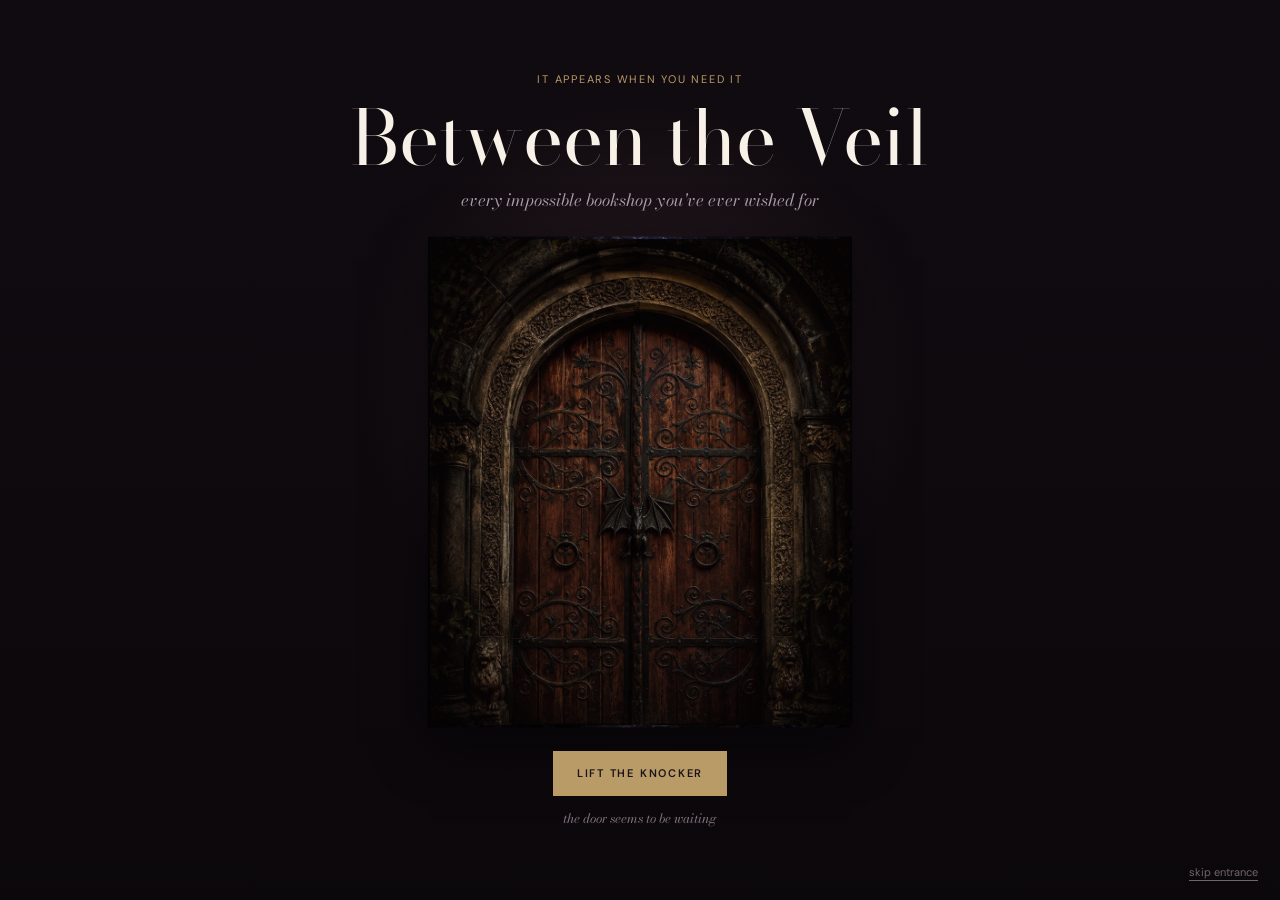
==== commit c29cea98: "updates" ====
--- a/index.html
+++ b/index.html
@@ -12,7 +12,7 @@
 
   <meta
     name="description"
-    content="Between the Veil is an imaginary independent bookshop concept designed by SageWave Web Design."
+    content="Between the Veil is an imaginary independent bookshop concept designed by Sagewave Web Design."
   />
 
   <!-- Fonts -->
@@ -125,7 +125,10 @@
       <div class="nav__inner wrap">
 
         <a class="nav__brand" href="#top">
-          Between the Veil
+          <img
+            src="between-the-veil-horizontal-logo.svg"
+            alt="Between the Veil"
+          />
         </a>
 
         <nav class="nav__links" aria-label="Main navigation">
@@ -158,7 +161,7 @@
             <h1>
               Not all readers
               <br />
-              shop by <em>genre.</em>
+              shop by <span class="heading-accent">genre.</span>
             </h1>
 
             <p class="intro__lede">
@@ -176,16 +179,31 @@
 
           <div class="intro__visual reveal">
 
-            <div class="intro__photo">
+            <div
+              class="intro__photo"
+            >
+
+              <span class="sr-only">
+                A sleeping red fox curled among old books, candles,
+                moss, and glowing mushrooms in a moonlit faerie bookshop.
+              </span>
 
               <div class="intro__photo-note">
                 <span>Tonight's recommendation</span>
 
-                <strong>
+                <strong id="recommendationText" aria-live="polite">
                   something romantic,
                   dangerous,
                   and objectively a bad idea
                 </strong>
+
+                <button
+                  class="intro__recommendation-next"
+                  id="nextRecommendation"
+                  type="button"
+                >
+                  another omen <span aria-hidden="true">→</span>
+                </button>
               </div>
 
             </div>
@@ -293,15 +311,6 @@
             aria-live="polite"
           ></div>
 
-
-          <div class="browse__footer reveal">
-
-            <p id="shelfNote">
-              currently pulling from the enemies-to-lovers shelf
-            </p>
-
-          </div>
-
         </div>
 
       </section>
@@ -323,6 +332,11 @@
             You have said this before.
             It has never been true.
           </strong>
+
+          <a class="interlude__cta" href="#browse">
+            find the book that proves you wrong
+            <span aria-hidden="true">→</span>
+          </a>
 
         </div>
 
@@ -373,6 +387,13 @@
 
               <div class="author-feature__moon"></div>
 
+              <div class="author-feature__cameo cameo-wren" id="authorCameo">
+                <svg viewBox="0 0 220 300" aria-hidden="true">
+                  <path d="M116 30c36 0 61 29 61 68 0 25-10 45-28 61 2 19 13 33 31 44 22 13 35 35 40 67H0c6-34 20-56 43-69 20-11 32-27 34-48-14-15-22-34-22-55 0-39 25-68 61-68Z" />
+                  <path class="author-feature__cameo-detail" d="M62 83c17-35 48-49 84-39 25 7 39 27 43 52-18-15-38-21-60-20-27 2-48 5-67 7Z" />
+                </svg>
+              </div>
+
               <div class="author-feature__book">
 
                 <span id="authorBookSmall">
@@ -381,8 +402,8 @@
 
               </div>
 
-              <span class="author-feature__issue">
-                indie shelf / 01
+              <span class="author-feature__issue" id="authorIssue">
+                indie shelf / 08
               </span>
 
             </div>
@@ -392,8 +413,8 @@
 
             <div class="author-feature__copy">
 
-              <p class="author-feature__label">
-                this month's find
+              <p class="author-feature__label" id="authorMonth">
+                this month's find · august
               </p>
 
               <h3 id="authorName">
@@ -433,6 +454,12 @@
                   self-published, 2025
                 </span>
 
+                <span aria-hidden="true">·</span>
+
+                <span>
+                  fictional concept feature
+                </span>
+
               </div>
 
               <button
@@ -476,9 +503,13 @@
               the shop carry next?
             </h2>
 
-            <p>
-              Tap one, or leave your own request.
-              No mystical council approval required.
+            <p class="wishing__body">
+              Vote for everything you really want, or add a wish of
+              your own. Your choices stay here when you return.
+            </p>
+
+            <p class="wishing__count" id="wishCount" aria-live="polite">
+              no wishes made yet
             </p>
 
           </div>
@@ -489,73 +520,8 @@
             <div
               class="wish-options"
               id="wishOptions"
-              role="group"
               aria-label="Wish for a product"
-            >
-
-              <button
-                class="wish-card"
-                type="button"
-                data-wish="annotation tabs in six moods"
-              >
-
-                <span class="wish-card__number">
-                  01
-                </span>
-
-                <strong>
-                  annotation tabs
-                </strong>
-
-                <span>
-                  in six moods
-                </span>
-
-              </button>
-
-
-              <button
-                class="wish-card"
-                type="button"
-                data-wish="a candle for staying up irresponsibly late"
-              >
-
-                <span class="wish-card__number">
-                  02
-                </span>
-
-                <strong>
-                  reader candle
-                </strong>
-
-                <span>
-                  for staying up irresponsibly late
-                </span>
-
-              </button>
-
-
-              <button
-                class="wish-card"
-                type="button"
-                data-wish="a sleeping fox book weight"
-              >
-
-                <span class="wish-card__number">
-                  03
-                </span>
-
-                <strong>
-                  book weight
-                </strong>
-
-                <span>
-                  sleeping fox, obviously
-                </span>
-
-              </button>
-
-            </div>
+            ></div>
 
 
             <form class="wish-form" id="wishForm">
@@ -594,7 +560,7 @@
             >
 
               <span>
-                wish received
+                the table heard you
               </span>
 
               <strong id="wishResultText"></strong>
@@ -609,7 +575,7 @@
 
 
       <!-- =====================================================
-           SAGEWAVE REVEAL
+           Sagewave reveal
            ===================================================== -->
 
       <section class="reveal-section section">
@@ -625,7 +591,7 @@
             <br />
             isn't real.
             <br />
-            <em>The possibility is.</em>
+            <span class="heading-accent">The possibility is.</span>
           </h2>
 
           <p class="reveal-section__body">
@@ -641,8 +607,11 @@
             </span>
 
             <strong>
-              SageWave Web Design
+              Sagewave Web Design
             </strong>
+            <p>
+              <a href="https://www.sagewavewebdesign.com" target="_blank" rel="noopener noreferrer">sagewavewebdesign.com</a>
+            </p>
 
           </div>
 
@@ -659,12 +628,15 @@
 
       <div class="wrap footer__inner">
 
+        <a class="footer__brand" href="#top">
+          <img
+            src="between-the-veil-logo.svg"
+            alt="Between the Veil — an independent bookshop"
+          />
+        </a>
+
         <p>
-          Between the Veil
-        </p>
-
-        <p>
-          An imaginary bookshop by SageWave Web Design.
+          An imaginary bookshop by Sagewave Web Design.
         </p>
 
         <a href="#top">
@@ -681,4 +653,4 @@
   <script src="js/main.js" defer></script>
 
 </body>
-</html>+</html>
--- a/css/style.css
+++ b/css/style.css
@@ -85,6 +85,18 @@
   max-width: 100%;
 }
 
+.sr-only {
+  position: absolute;
+  width: 1px;
+  height: 1px;
+  padding: 0;
+  margin: -1px;
+  overflow: hidden;
+  clip: rect(0, 0, 0, 0);
+  white-space: nowrap;
+  border: 0;
+}
+
 ::selection {
   background: var(--rose);
   color: var(--cream);
@@ -102,6 +114,10 @@
 
 html.is-gated .site-shell {
   display: none;
+}
+
+html.is-gated.is-crossing .site-shell {
+  display: block;
 }
 
 html.has-entered .threshold {
@@ -267,7 +283,9 @@
    ============================================================ */
 
 .threshold {
-  position: relative;
+  position: fixed;
+  z-index: 1000;
+  inset: 0;
 
   min-height: 100vh;
   min-height: 100svh;
@@ -289,6 +307,17 @@
       rgba(10, 7, 10, 0.88)
     ),
     #130e13;
+
+  opacity: 1;
+  transition:
+    opacity 0.7s ease,
+    transform 0.9s var(--ease);
+}
+
+html.is-crossing .threshold {
+  opacity: 0;
+  transform: scale(1.018);
+  pointer-events: none;
 }
 
 .threshold__wash {
@@ -353,28 +382,30 @@
 .door__light {
   position: absolute;
 
-  inset: 4% 14% 0;
+  inset: 0;
 
   background:
-    radial-gradient(
-      ellipse at center,
-      rgba(255, 220, 153, 0.95),
-      rgba(194, 122, 65, 0.48) 42%,
-      transparent 72%
-    );
-
-  opacity: 0.15;
+    linear-gradient(
+      rgba(13, 9, 20, 0.08),
+      rgba(13, 9, 20, 0.2)
+    ),
+    url("../img/faerie-bookshop-threshold.png") center / cover no-repeat;
+
+  opacity: 0.72;
 
   transition:
-    opacity 1.4s ease,
-    transform 1.4s ease;
-
-  transform: scaleX(0.35);
+    opacity 1.5s ease,
+    transform 2.15s cubic-bezier(0.2, 0.7, 0.2, 1),
+    filter 1.5s ease;
+
+  transform: scale(1.01);
+  filter: brightness(0.68) saturate(0.82);
 }
 
 .door.is-opening .door__light {
-  opacity: 0.95;
-  transform: scaleX(1.2);
+  opacity: 1;
+  transform: scale(1.14);
+  filter: brightness(1) saturate(1.08);
 }
 
 .door__half {
@@ -495,7 +526,7 @@
 }
 
 .nav__inner {
-  min-height: 66px;
+  min-height: 76px;
 
   display: flex;
   align-items: center;
@@ -505,10 +536,15 @@
 }
 
 .nav__brand {
-  font-family: var(--serif);
-  font-size: 19px;
-
+  display: flex;
+  align-items: center;
   text-decoration: none;
+}
+
+.nav__brand img {
+  display: block;
+  width: clamp(200px, 24vw, 270px);
+  height: auto;
 }
 
 .nav__links {
@@ -560,9 +596,9 @@
   letter-spacing: -0.055em;
 }
 
-.intro h1 em {
+.heading-accent {
   color: var(--rose);
-  font-weight: 400;
+  font-style: normal;
 }
 
 .intro__lede {
@@ -590,7 +626,7 @@
       rgba(10, 7, 10, 0.02),
       rgba(10, 7, 10, 0.4)
     ),
-    url("../img/shop-detail.jpg"),
+    url("../img/hero-faerie-fox.png"),
     linear-gradient(
       145deg,
       #39272d,
@@ -598,7 +634,7 @@
     );
 
   background-size: cover;
-  background-position: center;
+  background-position: center 42%;
 
   border: 1px solid var(--line-light);
 }
@@ -610,6 +646,8 @@
   bottom: 35px;
 
   width: min(320px, 80%);
+  display: flex;
+  flex-direction: column;
 
   padding: 20px;
 
@@ -622,7 +660,7 @@
   box-shadow: 12px 20px 50px rgba(0, 0, 0, 0.3);
 }
 
-.intro__photo-note span {
+.intro__photo-note > span {
   display: block;
 
   margin-bottom: 12px;
@@ -636,12 +674,39 @@
 }
 
 .intro__photo-note strong {
+  display: block;
+
   font-family: var(--serif);
   font-size: 21px;
   font-weight: 500;
   line-height: 1.25;
 }
 
+.intro__recommendation-next {
+  display: inline-flex;
+  gap: 7px;
+  align-items: center;
+  align-self: flex-start;
+  margin-top: 18px;
+  padding: 0 0 3px;
+  color: var(--wine);
+  background: none;
+  border: 0;
+  border-bottom: 1px solid rgba(70, 36, 47, 0.35);
+  font-size: 9px;
+  font-weight: 600;
+  letter-spacing: 0.13em;
+  text-transform: uppercase;
+}
+
+.intro__recommendation-next span {
+  transition: transform 0.2s ease;
+}
+
+.intro__recommendation-next:hover span {
+  transform: translateX(4px);
+}
+
 .intro__caption {
   margin-top: 13px;
 
@@ -741,15 +806,8 @@
   background: #37273c;
 }
 
-.book-card__number {
-  color: rgba(255, 255, 255, 0.5);
-
-  font-size: 10px;
-  letter-spacing: 0.16em;
-}
-
 .book-card__middle {
-  margin-block: 55px 30px;
+  margin-block: 30px;
 }
 
 .book-card h3 {
@@ -799,23 +857,6 @@
   transform: none;
 }
 
-.browse__footer {
-  margin-top: 30px;
-
-  padding-top: 18px;
-
-  border-top: 1px solid var(--line-dark);
-}
-
-.browse__footer p {
-  color: var(--text-dark-muted);
-
-  font-family: var(--serif);
-  font-size: 13px;
-  font-style: italic;
-}
-
-
 /* ============================================================
    10. INTERLUDE
    ============================================================ */
@@ -853,6 +894,29 @@
   line-height: 1;
 }
 
+.interlude__cta {
+  display: inline-flex;
+  gap: 10px;
+  align-items: center;
+  margin-top: 34px;
+  padding-bottom: 5px;
+  color: var(--gold);
+  border-bottom: 1px solid rgba(185, 155, 103, 0.45);
+  font-size: 10px;
+  font-weight: 600;
+  letter-spacing: 0.15em;
+  text-decoration: none;
+  text-transform: uppercase;
+}
+
+.interlude__cta span {
+  transition: transform 0.2s ease;
+}
+
+.interlude__cta:hover span {
+  transform: translateX(5px);
+}
+
 
 /* ============================================================
    11. INDIE AUTHOR
@@ -911,8 +975,42 @@
   opacity: 0.7;
 }
 
+.author-feature__cameo {
+  position: absolute;
+  z-index: 1;
+  left: 50%;
+  top: 54px;
+  width: 245px;
+  height: 340px;
+  transform: translateX(-50%);
+  opacity: 0.82;
+  transition:
+    transform 0.45s ease,
+    opacity 0.45s ease;
+}
+
+.author-feature__cameo svg {
+  width: 100%;
+  height: 100%;
+  overflow: visible;
+  fill: rgba(20, 13, 22, 0.94);
+}
+
+.author-feature__cameo-detail {
+  fill: rgba(217, 205, 169, 0.18);
+}
+
+.cameo-tova {
+  transform: translateX(-50%) scaleX(-1) rotate(-2deg);
+}
+
+.cameo-idris {
+  transform: translateX(-50%) scale(1.06) rotate(2deg);
+}
+
 .author-feature__book {
   position: absolute;
+  z-index: 2;
 
   width: 210px;
   height: 320px;
@@ -1057,7 +1155,7 @@
   letter-spacing: -0.04em;
 }
 
-.wishing__intro > p:last-child {
+.wishing__body {
   max-width: 400px;
 
   margin-top: 24px;
@@ -1065,88 +1163,127 @@
   color: var(--text-dark-muted);
 }
 
-.wish-panel {
-  border-top: 1px solid var(--line-dark);
-}
-
-.wish-options {
-  display: grid;
-}
-
-.wish-card {
-  min-height: 150px;
-
-  display: grid;
-  grid-template-columns: 45px 1fr;
-  grid-template-rows: auto auto;
-
-  align-items: center;
-
-  column-gap: 24px;
-
-  padding: 24px 4px;
-
-  text-align: left;
-
-  background: none;
-
-  border: 0;
-  border-bottom: 1px solid var(--line-dark);
-
-  color: var(--text-dark);
-
-  transition:
-    padding-left 0.25s ease,
-    background 0.25s ease;
-}
-
-.wish-card:hover {
-  padding-left: 16px;
-}
-
-.wish-card.is-selected {
-  padding-left: 16px;
-  background: rgba(72, 51, 60, 0.07);
-}
-
-.wish-card__number {
-  grid-row: 1 / 3;
-
-  color: #928486;
-
-  font-size: 10px;
-  letter-spacing: 0.15em;
-}
-
-.wish-card strong {
-  font-family: var(--serif);
-  font-size: 26px;
-  font-weight: 500;
-}
-
-.wish-card > span:last-child {
-  color: var(--text-dark-muted);
-
-  font-size: 12px;
-}
-
-.wish-form {
-  margin-top: 40px;
-}
-
-.wish-form label {
-  display: block;
-
-  margin-bottom: 10px;
-
-  color: var(--text-dark-muted);
-
+.wishing__intro .wishing__count {
+  margin-top: 28px;
+  color: var(--wine);
   font-size: 10px;
   font-weight: 600;
   letter-spacing: 0.14em;
   text-transform: uppercase;
 }
 
+.wish-panel {
+  border-top: 1px solid var(--line-dark);
+}
+
+.wish-options {
+  display: grid;
+}
+
+.wish-card {
+  position: relative;
+  border-bottom: 1px solid var(--line-dark);
+  transition: background 0.25s ease;
+}
+
+.wish-card:hover {
+  background: rgba(72, 51, 60, 0.035);
+}
+
+.wish-card.is-selected {
+  background: rgba(72, 51, 60, 0.07);
+}
+
+.wish-card__choice {
+  width: 100%;
+  min-height: 150px;
+  display: grid;
+  grid-template-columns: 45px minmax(0, 1fr) auto;
+  align-items: center;
+  gap: 24px;
+  padding: 24px 4px;
+  color: var(--text-dark);
+  text-align: left;
+  background: none;
+  border: 0;
+  transition: padding-left 0.25s ease;
+}
+
+.wish-card__choice:hover,
+.wish-card__choice:focus-visible {
+  padding-left: 16px;
+}
+
+.wish-card__symbol {
+  color: var(--rose);
+
+  font-family: var(--serif);
+  font-size: 26px;
+  line-height: 1;
+  text-align: center;
+}
+
+.wish-card__copy {
+  display: grid;
+  gap: 4px;
+}
+
+.wish-card__copy strong {
+  font-family: var(--serif);
+  font-size: 26px;
+  font-weight: 500;
+}
+
+.wish-card__copy > span {
+  color: var(--text-dark-muted);
+  font-size: 12px;
+}
+
+.wish-card__vote {
+  color: var(--wine);
+  font-size: 9px;
+  font-weight: 600;
+  letter-spacing: 0.12em;
+  text-align: right;
+  text-transform: uppercase;
+}
+
+.wish-card.is-selected .wish-card__vote {
+  color: var(--moss);
+}
+
+.wish-card__remove {
+  position: absolute;
+  right: 4px;
+  bottom: 10px;
+  padding: 3px 0;
+  color: var(--text-dark-muted);
+  background: none;
+  border: 0;
+  font-size: 8px;
+  letter-spacing: 0.12em;
+  text-decoration: underline;
+  text-underline-offset: 3px;
+  text-transform: uppercase;
+}
+
+.wish-form {
+  margin-top: 40px;
+}
+
+.wish-form label {
+  display: block;
+
+  margin-bottom: 10px;
+
+  color: var(--text-dark-muted);
+
+  font-size: 10px;
+  font-weight: 600;
+  letter-spacing: 0.14em;
+  text-transform: uppercase;
+}
+
 .wish-form__row {
   display: flex;
 }
@@ -1204,7 +1341,7 @@
 
 
 /* ============================================================
-   13. SAGEWAVE REVEAL
+   13. Sagewave reveal
    ============================================================ */
 
 .reveal-section {
@@ -1225,11 +1362,6 @@
   letter-spacing: -0.055em;
 }
 
-.reveal-section h2 em {
-  color: var(--rose);
-  font-weight: 400;
-}
-
 .reveal-section__body {
   max-width: 610px;
 
@@ -1292,6 +1424,17 @@
   gap: 16px;
 }
 
+.footer__brand {
+  display: block;
+  flex: 0 0 auto;
+}
+
+.footer__brand img {
+  display: block;
+  width: 132px;
+  height: auto;
+}
+
 .footer p,
 .footer a {
   color: #70666d;
@@ -1299,13 +1442,6 @@
   font-size: 10px;
 }
 
-.footer > .wrap > p:first-child {
-  color: #aaa0a7;
-  font-family: var(--serif);
-  font-size: 14px;
-}
-
-
 /* ============================================================
    15. DESKTOP
    ============================================================ */
@@ -1370,6 +1506,16 @@
 
   .wish-form__row {
     flex-direction: column;
+  }
+
+  .wish-card__choice {
+    grid-template-columns: 38px minmax(0, 1fr);
+    gap: 16px;
+  }
+
+  .wish-card__vote {
+    grid-column: 2;
+    text-align: left;
   }
 
   .wish-form input {
@@ -1406,4 +1552,4 @@
     transform: none;
   }
 
-}+}
